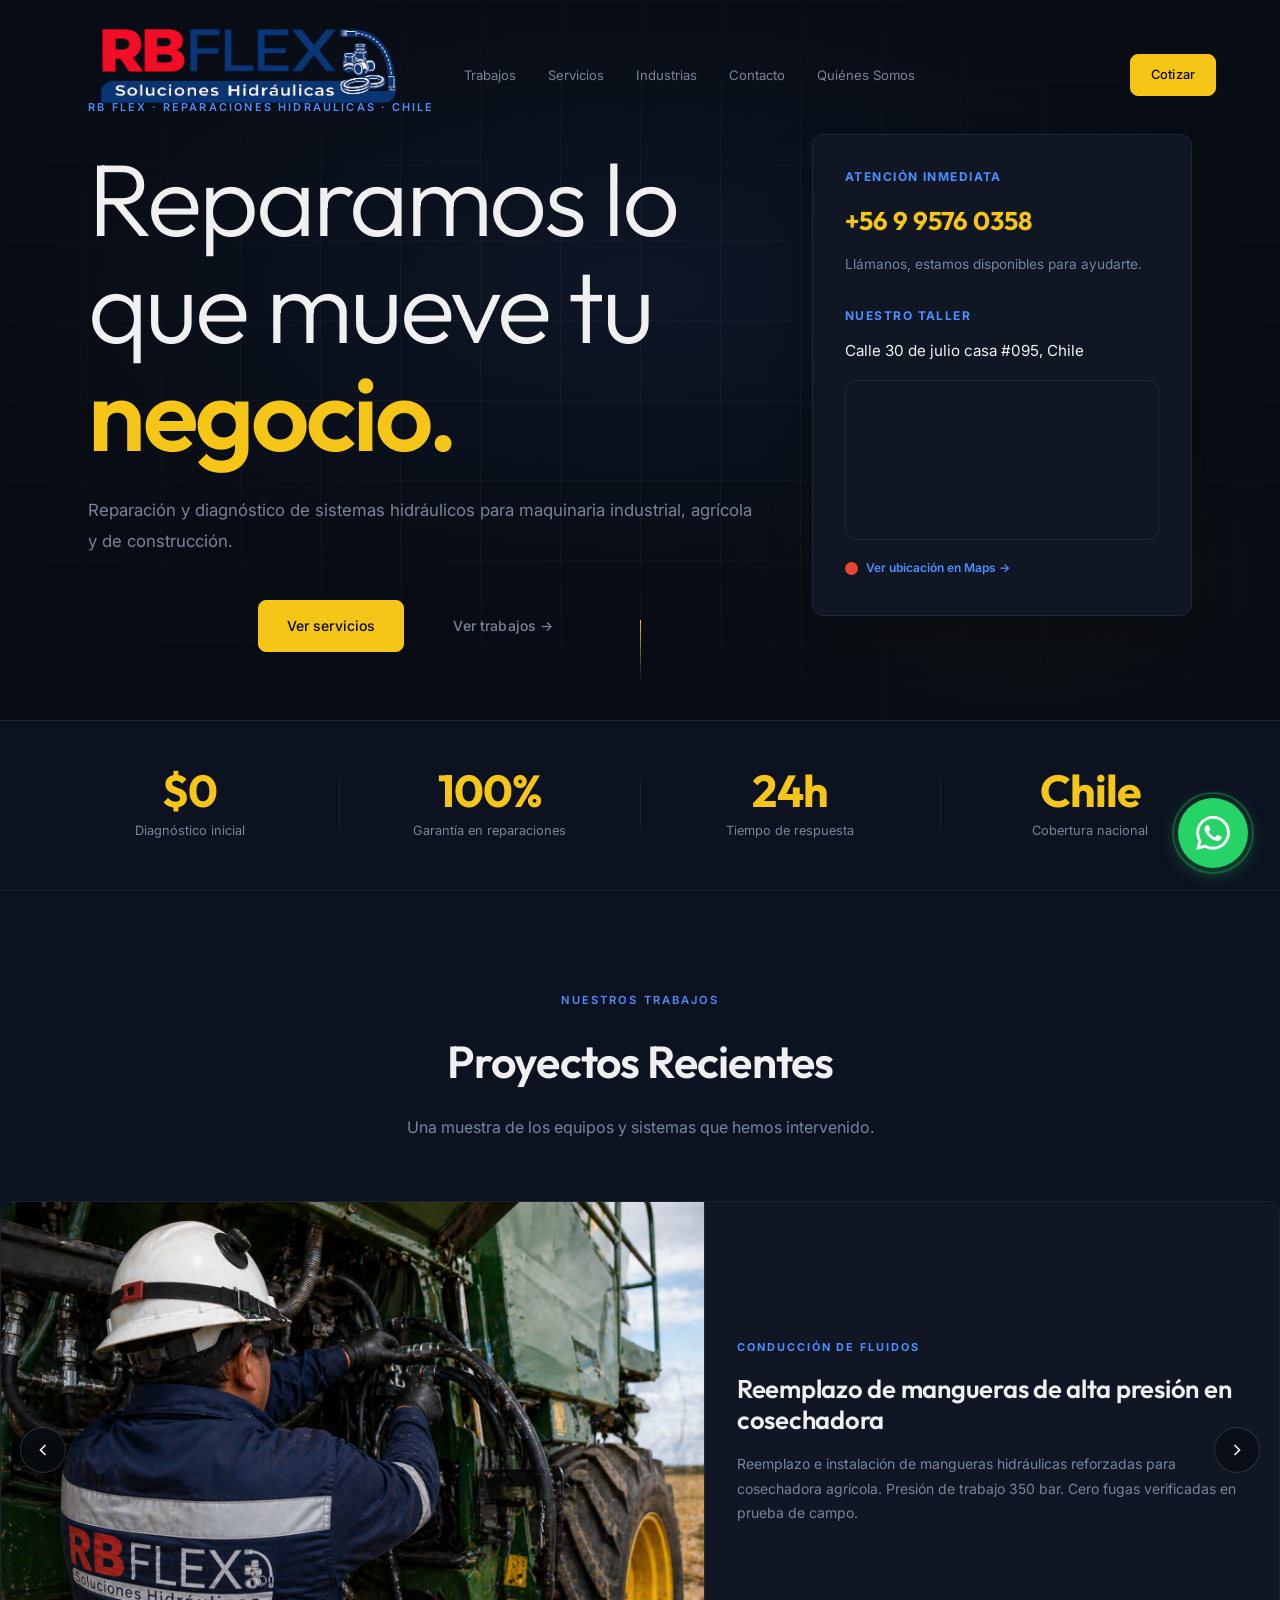
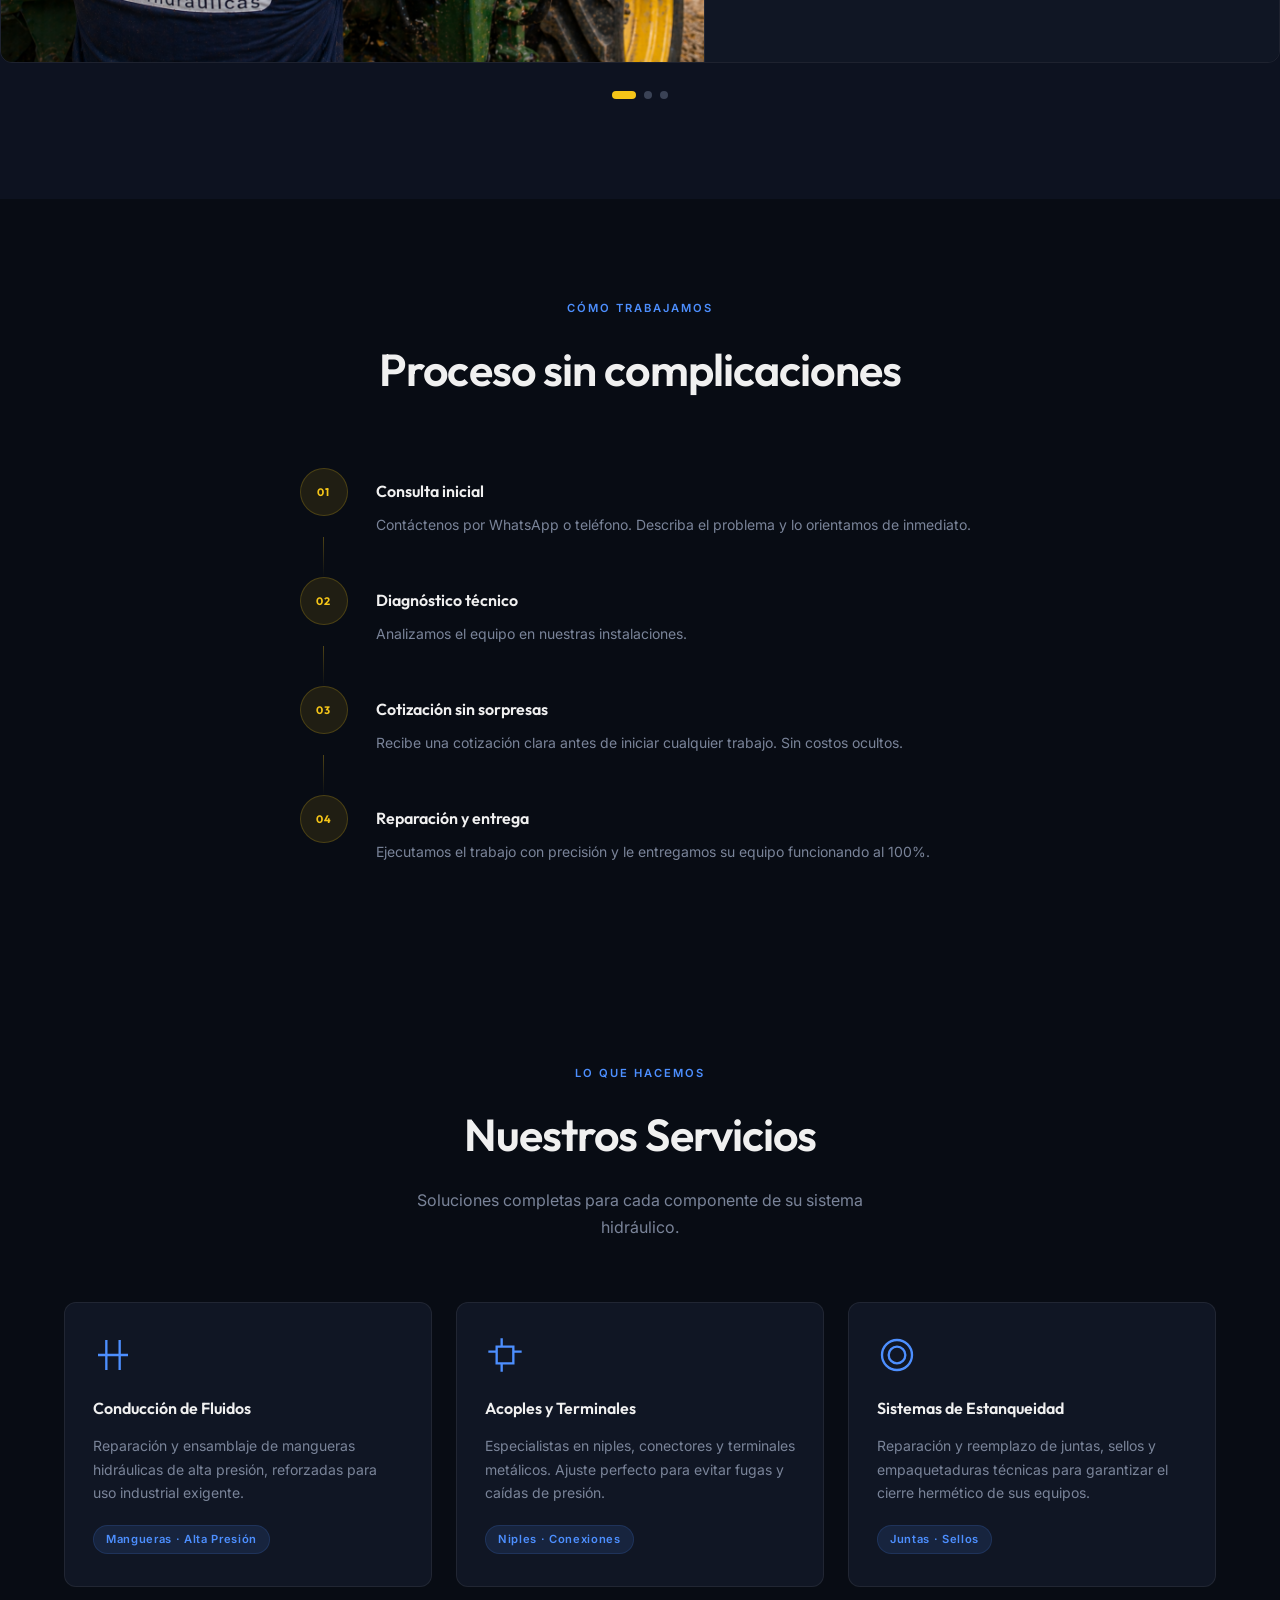
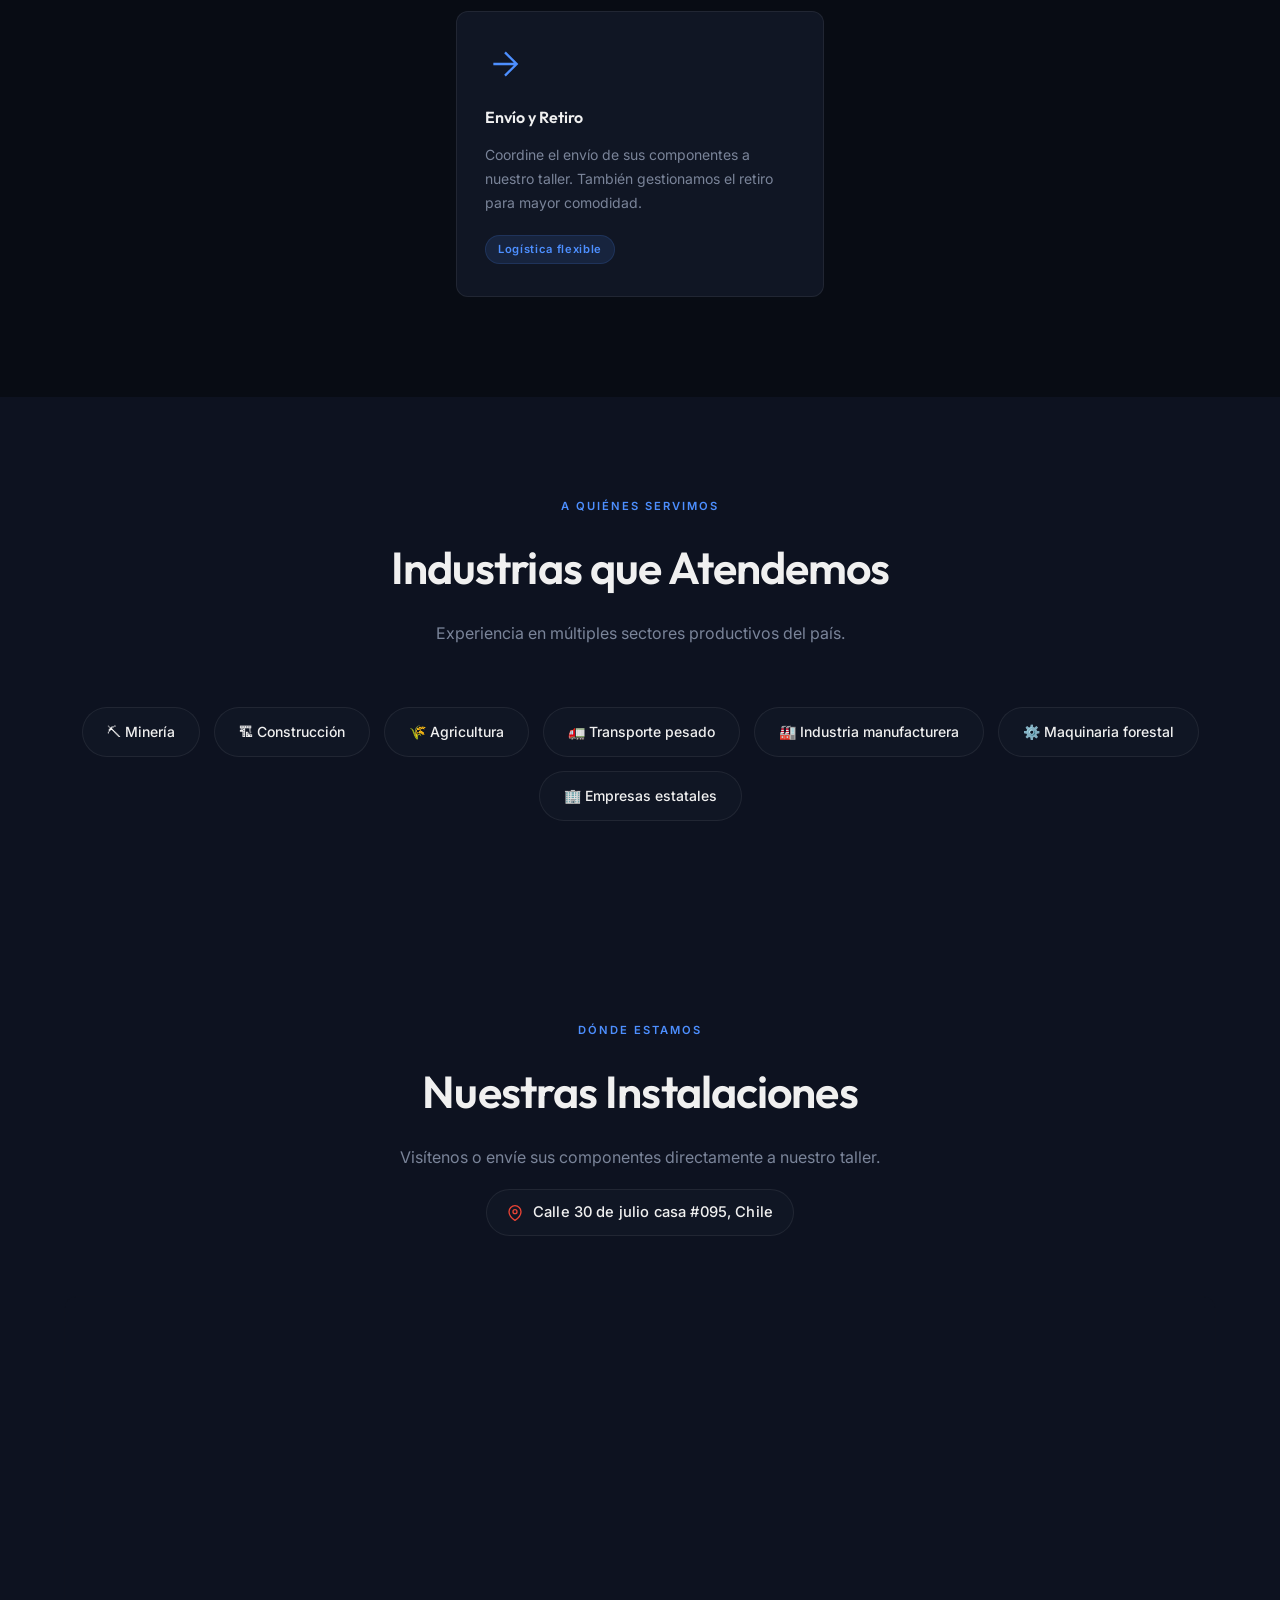
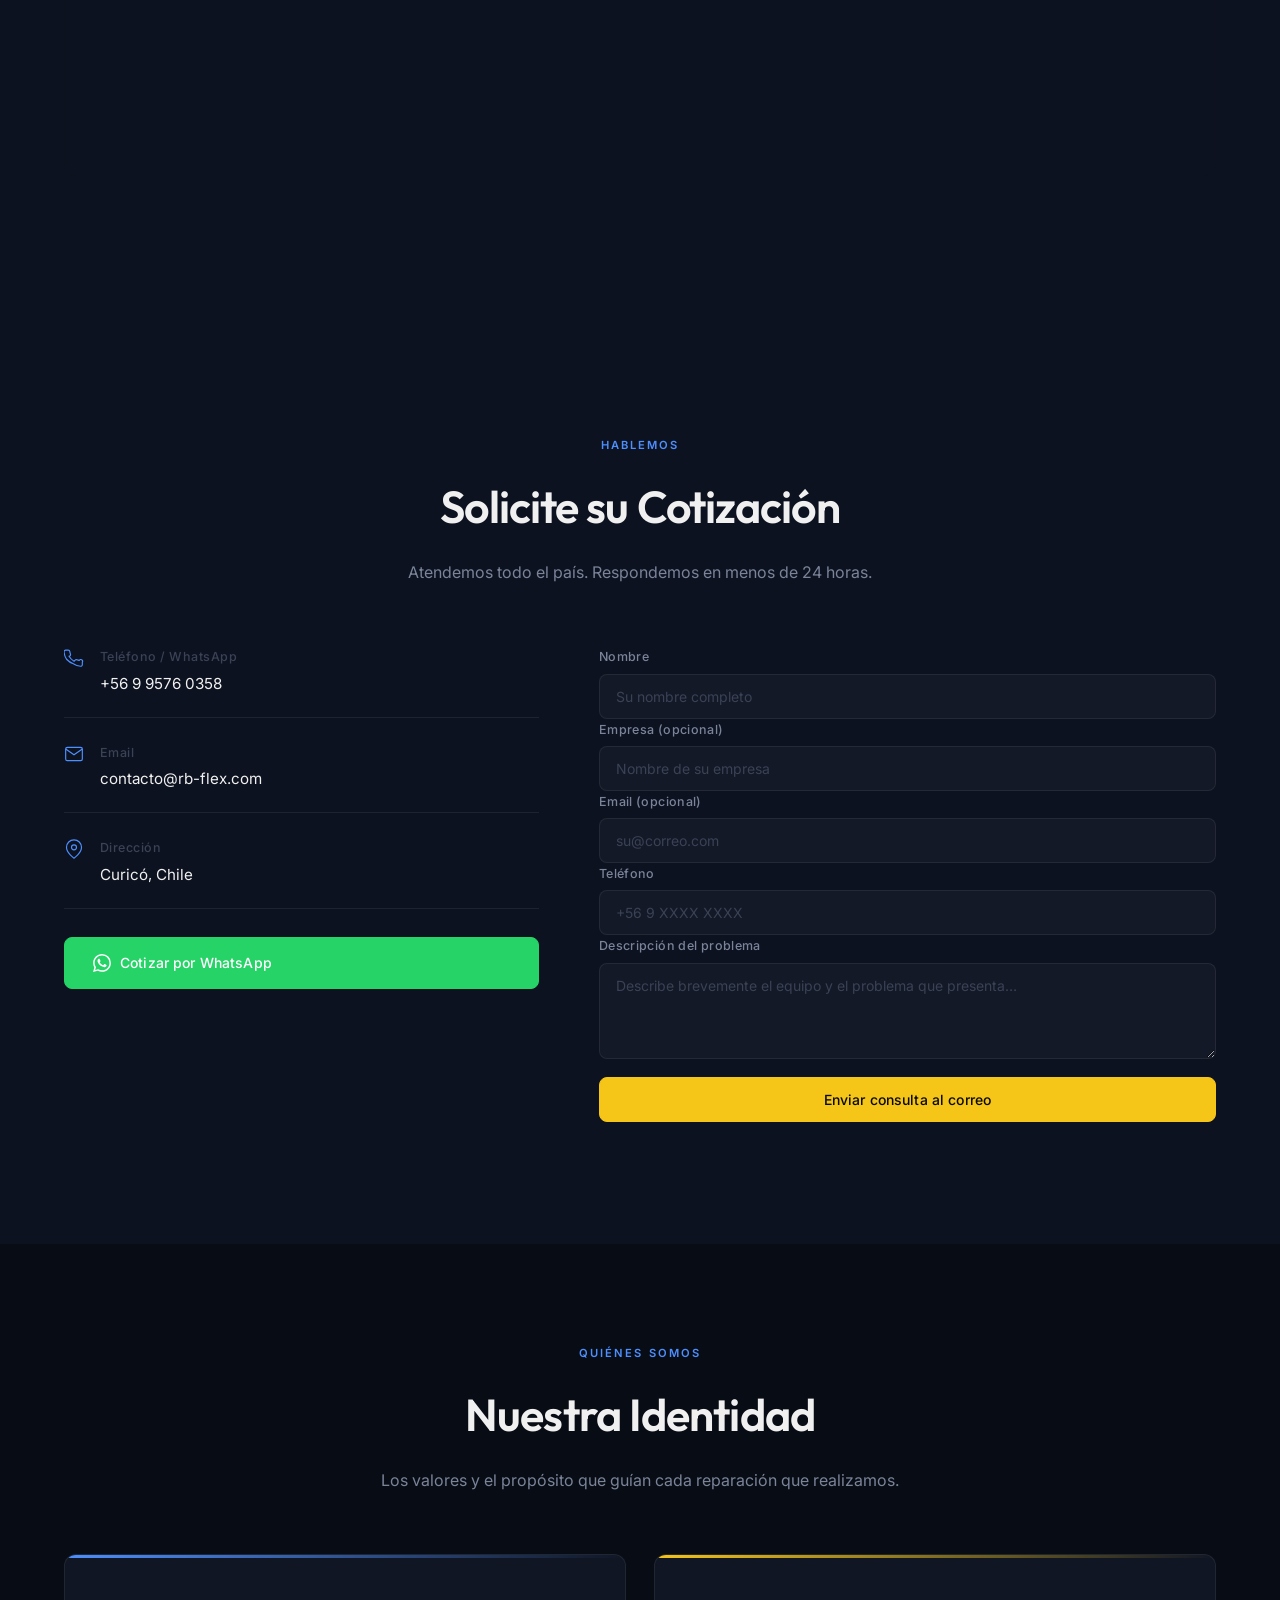
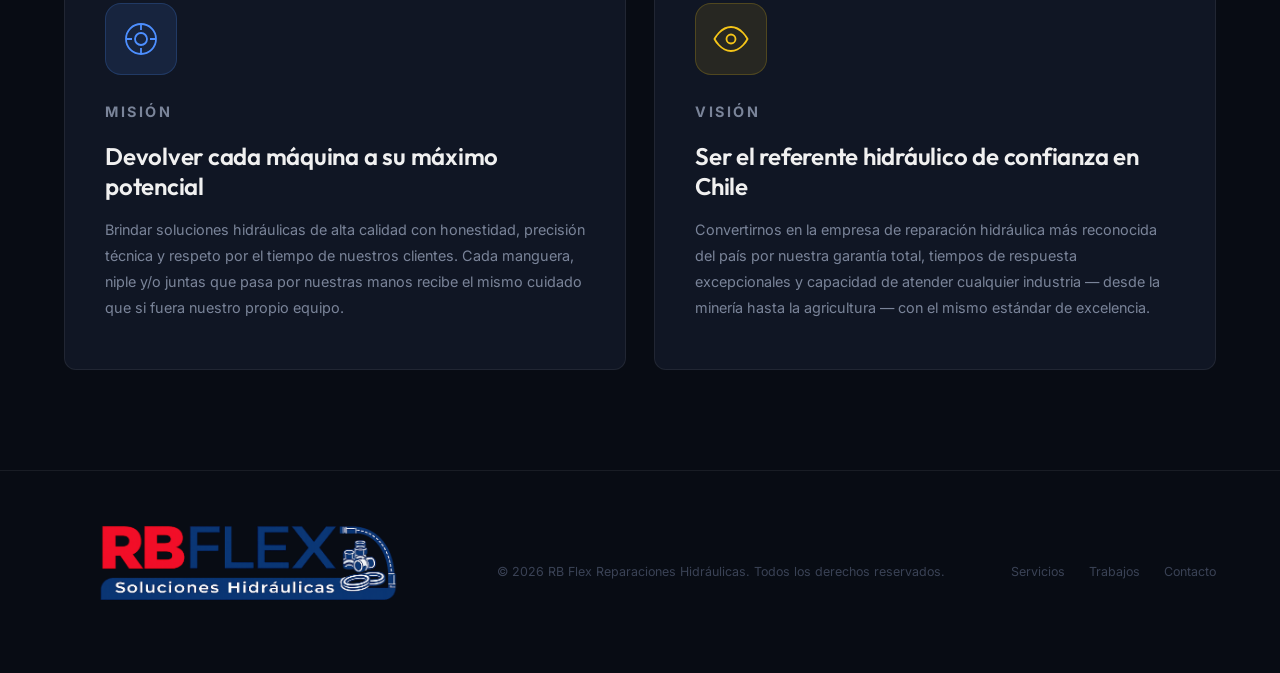
==== index.html @ dffed9bb "Web3Forms email integration, SEO domain swap, favicon, slider images - Replace contact form WhatsApp" ====
<!DOCTYPE html>
<html lang="es-CL">
<head>
  <meta charset="UTF-8" />
  <meta name="viewport" content="width=device-width, initial-scale=1.0" />

  <!-- ═══════════════════════════════════════════
       SEO PRIMARIO
  ═══════════════════════════════════════════ -->
  <title>RB Flex | Reparación Hidráulica en Chile — Cilindros, Bombas y Centrales</title>
  <meta name="description" content="RB Flex: reparación de cilindros, bombas y centrales hidráulicas en Chile. Diagnóstico sin costo, garantía 100%, atención en terreno. ¡Cotiza ahora!" />
  <meta name="keywords" content="reparación hidráulica Chile, reparación hidráulica Curicó, mangueras hidráulicas alta presión, niples hidráulicos, sellos hidráulicos, cilindros hidráulicos, bombas hidráulicas, centrales hidráulicas, servicio hidráulico Maule, reparacion maquinaria pesada, RB Flex" />
  <meta name="geo.region" content="CL-ML" />
  <meta name="geo.placename" content="Curicó" />
  <meta name="geo.position" content="-35.063111;-71.175611" />
  <meta name="ICBM" content="-35.063111, -71.175611" />
  <meta name="robots" content="index, follow, max-snippet:-1, max-image-preview:large, max-video-preview:-1" />
  <meta name="author" content="RB Flex Reparaciones Hidráulicas" />
  <link rel="canonical" href="https://rb-flex.com/" />
  <link rel="icon" type="image/svg+xml" href="favicon.svg" />
  <link rel="alternate icon" href="favicon.svg" />
  <meta name="theme-color" content="#080c14" />

  <!-- ═══════════════════════════════════════════
       OPEN GRAPH (Facebook, LinkedIn, WhatsApp)
  ═══════════════════════════════════════════ -->
  <meta property="og:type" content="website" />
  <meta property="og:locale" content="es_CL" />
  <meta property="og:site_name" content="RB Flex" />
  <meta property="og:title" content="RB Flex | Reparación Hidráulica en Chile" />
  <meta property="og:description" content="Reparación de cilindros, bombas y centrales hidráulicas. Diagnóstico sin costo. Atendemos todo Chile." />
  <meta property="og:url" content="https://rb-flex.com/" />
  <meta property="og:image" content="https://rb-flex.com/images/ogimage.png" />
  <meta property="og:image:width" content="1536" />
  <meta property="og:image:height" content="1024" />
  <meta property="og:image:alt" content="RB Flex — Soluciones Hidráulicas" />
  <meta name="twitter:image" content="https://rb-flex.com/images/ogimage.png" />

  <!-- ═══════════════════════════════════════════
       TWITTER / X CARD
  ═══════════════════════════════════════════ -->
  <meta name="twitter:card" content="summary_large_image" />
  <meta name="twitter:title" content="RB Flex | Reparación Hidráulica Chile" />
  <meta name="twitter:description" content="Reparación de mangueras, sellos, niples y sistemas hidráulicos en Curicó. Diagnóstico sin costo. Atendemos todo Chile." />

  <!-- ═══════════════════════════════════════════
       DATOS ESTRUCTURADOS — JSON-LD
       (LocalBusiness + Services + FAQ)
  ═══════════════════════════════════════════ -->
  <script type="application/ld+json">
  {
    "@context": "https://schema.org",
    "@graph": [
      {
        "@type": "LocalBusiness",
        "@id": "https://rb-flex.com/#business",
        "name": "RB Flex Reparaciones Hidráulicas",
        "alternateName": "RB Flex",
        "description": "Empresa especializada en reparación de sistemas hidráulicos: cilindros, bombas, centrales y motores hidráulicos. Diagnóstico sin costo, garantía total y atención en terreno.",
        "url": "https://rb-flex.com/",
        "telephone": ["+56-9-9576-0358"],
        "email": "contacto@rb-flex.com",
        "foundingDate": "2024",
        "priceRange": "$$",
        "currenciesAccepted": "CLP",
        "paymentAccepted": "Efectivo, Transferencia bancaria",
        "areaServed": {
          "@type": "Country",
          "name": "Chile"
        },
        "address": {
          "@type": "PostalAddress",
          "streetAddress": "Calle 30 de Julio #095",
          "addressLocality": "Curicó",
          "addressRegion": "Región del Maule",
          "addressCountry": "CL"
        },
        "geo": {
          "@type": "GeoCoordinates",
          "latitude": "-35.063111",
          "longitude": "-71.175611"
        },
        "openingHoursSpecification": [
          {
            "@type": "OpeningHoursSpecification",
            "dayOfWeek": ["Monday","Tuesday","Wednesday","Thursday","Friday"],
            "opens": "08:00",
            "closes": "18:00"
          }
        ],
        "sameAs": [
          "https://wa.me/56995760378"
        ],
        "hasOfferCatalog": {
          "@type": "OfferCatalog",
          "name": "Servicios Hidráulicos",
          "itemListElement": [
            {
              "@type": "Offer",
              "itemOffered": {
                "@type": "Service",
                "name": "Reparación de Mangueras Hidráulicas",
                "description": "Reparación y ensamblaje de mangueras hidráulicas de alta presión, reforzadas para uso industrial exigente."
              }
            },
            {
              "@type": "Offer",
              "itemOffered": {
                "@type": "Service",
                "name": "Acoples y Terminales Hidráulicos",
                "description": "Reparación y reemplazo de niples, conectores y terminales metálicos para evitar fugas y caídas de presión."
              }
            },
            {
              "@type": "Offer",
              "itemOffered": {
                "@type": "Service",
                "name": "Sistemas de Estanqueidad",
                "description": "Reparación y reemplazo de juntas, sellos y empaquetaduras técnicas para garantizar el cierre hermético de equipos hidráulicos."
              }
            },
            {
              "@type": "Offer",
              "itemOffered": {
                "@type": "Service",
                "name": "Retiro y Entrega de Componentes",
                "description": "Coordinación de retiro de componentes hidráulicos desde faena o planta, reparación en taller y devolución a domicilio."
              }
            },
            {
              "@type": "Offer",
              "itemOffered": {
                "@type": "Service",
                "name": "Diagnóstico Hidráulico sin costo",
                "description": "Evaluación completa del sistema hidráulico sin cargo, con informe técnico detallado."
              }
            }
          ]
        }
      },
      {
        "@type": "FAQPage",
        "mainEntity": [
          {
            "@type": "Question",
            "name": "¿Cuánto cuesta el diagnóstico hidráulico?",
            "acceptedAnswer": {
              "@type": "Answer",
              "text": "El diagnóstico es completamente sin costo. Evaluamos su equipo y le entregamos un informe técnico detallado antes de cualquier compromiso."
            }
          },
          {
            "@type": "Question",
            "name": "¿Cómo hago llegar mis piezas para la reparación?",
            "acceptedAnswer": {
              "@type": "Answer",
              "text": "Puede enviar sus componentes directamente a nuestro taller. También coordinamos el retiro. Contáctenos por WhatsApp para organizar la logística."
            }
          },
          {
            "@type": "Question",
            "name": "¿Tienen garantía en las reparaciones?",
            "acceptedAnswer": {
              "@type": "Answer",
              "text": "Sí, todas nuestras reparaciones tienen garantía del 100%. Solo utilizamos repuestos certificados de calidad."
            }
          },
          {
            "@type": "Question",
            "name": "¿Qué industrias atienden?",
            "acceptedAnswer": {
              "@type": "Answer",
              "text": "Atendemos industrias de minería, construcción, agricultura, transporte pesado, manufactura y empresas del sector público en todo Chile."
            }
          }
        ]
      }
    ]
  }
  </script>

  <!-- ═══════════════════════════════════════════
       RENDIMIENTO
  ═══════════════════════════════════════════ -->
  <link rel="preconnect" href="https://fonts.googleapis.com" />
  <link rel="preconnect" href="https://fonts.gstatic.com" crossorigin />
  <link rel="preload" as="style" href="https://fonts.googleapis.com/css2?family=Inter:wght@300;400;500;600&family=Outfit:wght@300;400;600;700&display=swap" />
  <link href="https://fonts.googleapis.com/css2?family=Inter:wght@300;400;500;600&family=Outfit:wght@300;400;600;700&display=swap" rel="stylesheet" />
  <link rel="stylesheet" href="styles.css" />
</head>
<body>

  <!-- ───────────── NAVBAR ───────────── -->
  <header class="navbar" id="navbar">
    <div class="nav-inner">
      <div class="nav-logo"><a href="#hero" class="logo" id="site-logo">
        <img src="images/rbflexlogo.png" alt="RB Flex" class="logo-nav">
      </a></div>
      <nav class="nav-links">
        <a href="#trabajos">Trabajos</a>
        <a href="#servicios">Servicios</a>
        <a href="#industrias">Industrias</a>
        <a href="#contacto">Contacto</a>
        <a href="#mision-vision">Quiénes Somos</a>
      </nav>
      <div class="nav-cta-wrap"><a href="#contacto" class="btn btn-primary nav-cta">Cotizar</a></div>
    </div>
  </header>

  <!-- ───────────── HERO ───────────── -->
  <section class="hero" id="hero">
    <div class="hero-bg"></div>
    <div class="container hero-container">
      <div class="hero-layout">
        <div class="hero-content">
          <p class="hero-eyebrow reveal">RB FLEX · REPARACIONES HIDRÁULICAS · CHILE</p>
          <h1 class="hero-title reveal reveal-delay-1">
            Reparamos lo<br />que mueve tu<br /><span class="accent">negocio.</span>
          </h1>
          <p class="hero-sub reveal reveal-delay-2">
            Reparación y diagnóstico de sistemas hidráulicos para maquinaria industrial, agrícola y de construcción.
          </p>
          <div class="hero-actions reveal reveal-delay-3">
            <a href="#servicios" class="btn btn-primary">Ver servicios</a>
            <a href="#trabajos" class="btn btn-ghost">Ver trabajos →</a>
          </div>
        </div>

        <div class="hero-quick-contact reveal reveal-delay-3">
          <div class="quick-contact-card">
            <div class="q-contact-item">
              <span class="q-label">ATENCIÓN INMEDIATA</span>
              <div class="q-phones">
                <a href="tel:+56995760358" class="q-phone">+56 9 9576 0358</a>
              </div>
              <p class="q-sub">Llámanos, estamos disponibles para ayudarte.</p>
            </div>
            <div class="q-map-box">
              <span class="q-label">NUESTRO TALLER</span>
              <p class="q-address">Calle 30 de julio casa #095, Chile</p>
              <div class="q-map-embed map-clickable">
                <iframe
                  src="https://maps.google.com/maps?q=Calle+30+de+Julio+095,+Curic%C3%B3,+Chile&output=embed&ll=-35.063111,-71.175611&z=17"
                  width="100%" height="140" style="border:0;" allowfullscreen="" loading="lazy"
                  referrerpolicy="no-referrer-when-downgrade"
                  title="Mapa Calle 30 de julio"></iframe>
                <a class="map-overlay-link map-overlay-link--sm"
                   href="https://www.google.com/maps/dir/?api=1&destination=-35.063111,-71.175611"
                   target="_blank"
                   rel="noopener noreferrer"
                   aria-label="Abrir ubicación en Google Maps">
                  <span class="map-cta map-cta--sm">
                    <svg viewBox="0 0 24 24" fill="none" stroke="currentColor" stroke-width="2" stroke-linecap="round" stroke-linejoin="round" aria-hidden="true">
                      <path d="M21 10c0 7-9 13-9 13s-9-6-9-13a9 9 0 0 1 18 0z"/>
                      <circle cx="12" cy="10" r="3"/>
                    </svg>
                    Abrir
                  </span>
                </a>
              </div>
              <a href="https://maps.google.com/?q=-35.063111,-71.175611" target="_blank" rel="noopener noreferrer" class="q-map-link">Ver ubicación en Maps →</a>
            </div>
          </div>
        </div>
      </div>
    </div>
    <div class="hero-scroll-hint reveal reveal-delay-4">
      <span class="scroll-line"></span>
    </div>
  </section>

  <!-- ───────────── NÚMEROS ───────────── -->
  <section class="section-numbers reveal">
    <div class="container numbers-grid">
      <div class="num-item">
        <span class="num-val">$0</span>
        <span class="num-label">Diagnóstico inicial</span>
      </div>
      <div class="num-divider"></div>
      <div class="num-item">
        <span class="num-val">100%</span>
        <span class="num-label">Garantía en reparaciones</span>
      </div>
      <div class="num-divider"></div>
      <div class="num-item">
        <span class="num-val">24h</span>
        <span class="num-label">Tiempo de respuesta</span>
      </div>
      <div class="num-divider"></div>
      <div class="num-item">
        <span class="num-val">Chile</span>
        <span class="num-label">Cobertura nacional</span>
      </div>
    </div>
  </section>

  <!-- ───────────── TRABAJOS / SLIDER ───────────── -->
  <section class="section section-dark" id="trabajos">
    <div class="container">
      <div class="section-header reveal">
        <p class="label">NUESTROS TRABAJOS</p>
        <h2>Proyectos Recientes</h2>
        <p class="section-sub">Una muestra de los equipos y sistemas que hemos intervenido.</p>
      </div>
    </div>

    <!-- Slider (full-bleed) -->
    <div class="slider-wrapper reveal">
      <div class="slider-track" id="sliderTrack">

        <div class="slide">
          <div class="slide-img slide-img--1"></div>
          <div class="slide-info">
            <span class="slide-cat">Conducción de Fluidos</span>
            <h3 class="slide-title">Reemplazo de mangueras de alta presión en cosechadora</h3>
            <p class="slide-desc">Reemplazo e instalación de mangueras hidráulicas reforzadas para cosechadora agrícola. Presión de trabajo 350 bar. Cero fugas verificadas en prueba de campo.</p>
          </div>
        </div>

        <div class="slide">
          <div class="slide-img slide-img--2"></div>
          <div class="slide-info">
            <span class="slide-cat">Acoples y Terminales</span>
            <h3 class="slide-title">Renovación de niples y conectores en camión minero</h3>
            <p class="slide-desc">Reemplazo completo de acoples rápidos, niples y terminales metálicos en circuito hidráulico de camión de extracción. Sin caída de presión tras intervención.</p>
          </div>
        </div>

        <div class="slide">
          <div class="slide-img slide-img--3"></div>
          <div class="slide-info">
            <span class="slide-cat">Sistemas de Estanqueidad</span>
            <h3 class="slide-title">Sellado integral de cilindro de grúa de construcción</h3>
            <p class="slide-desc">Diagnóstico de fuga, cambio de juntas tóricas y empaquetaduras técnicas de alta temperatura. Prueba de estanqueidad al 100% superada. Entrega en 24 hs.</p>
          </div>
        </div>


      </div><!-- /slider-track -->

      <!-- Controls -->
      <button class="slider-btn slider-btn--prev" id="sliderPrev" aria-label="Anterior">
        <svg viewBox="0 0 24 24" fill="none" stroke="currentColor" stroke-width="2"><polyline points="15 18 9 12 15 6"/></svg>
      </button>
      <button class="slider-btn slider-btn--next" id="sliderNext" aria-label="Siguiente">
        <svg viewBox="0 0 24 24" fill="none" stroke="currentColor" stroke-width="2"><polyline points="9 18 15 12 9 6"/></svg>
      </button>

      <!-- Dots -->
      <div class="slider-dots" id="sliderDots">
        <button class="dot active" data-idx="0" aria-label="Slide 1"></button>
        <button class="dot" data-idx="1" aria-label="Slide 2"></button>
        <button class="dot" data-idx="2" aria-label="Slide 3"></button>
      </div>
    </div><!-- /slider-wrapper -->
  </section>

  <!-- ───────────── PROCESO ───────────── -->
  <section class="section" id="proceso">
    <div class="container">
      <div class="section-header reveal">
        <p class="label">CÓMO TRABAJAMOS</p>
        <h2>Proceso sin complicaciones</h2>
      </div>
      <div class="steps">
        <div class="step reveal">
          <div class="step-num">01</div>
          <div class="step-content">
            <h3>Consulta inicial</h3>
            <p>Contáctenos por WhatsApp o teléfono. Describa el problema y lo orientamos de inmediato.</p>
          </div>
        </div>
        <div class="step-connector reveal"></div>
        <div class="step reveal reveal-delay-1">
          <div class="step-num">02</div>
          <div class="step-content">
            <h3>Diagnóstico técnico</h3>
            <p>Analizamos el equipo en nuestras instalaciones.</p>
          </div>
        </div>
        <div class="step-connector reveal reveal-delay-1"></div>
        <div class="step reveal reveal-delay-2">
          <div class="step-num">03</div>
          <div class="step-content">
            <h3>Cotización sin sorpresas</h3>
            <p>Recibe una cotización clara antes de iniciar cualquier trabajo. Sin costos ocultos.</p>
          </div>
        </div>
        <div class="step-connector reveal reveal-delay-2"></div>
        <div class="step reveal reveal-delay-3">
          <div class="step-num">04</div>
          <div class="step-content">
            <h3>Reparación y entrega</h3>
            <p>Ejecutamos el trabajo con precisión y le entregamos su equipo funcionando al 100%.</p>
          </div>
        </div>
      </div>
    </div>
  </section>

  <!-- ───────────── SERVICIOS ───────────── -->
  <section class="section" id="servicios">
    <div class="container">
      <div class="section-header reveal">
        <p class="label">LO QUE HACEMOS</p>
        <h2>Nuestros Servicios</h2>
        <p class="section-sub">Soluciones completas para cada componente de su sistema hidráulico.</p>
      </div>
      <div class="cards-grid">
        <div class="card reveal">
          <div class="card-icon">
            <svg viewBox="0 0 24 24" fill="none" stroke="currentColor" stroke-width="1.4"><path d="M8 3v18M16 3v18M3 12h18"/></svg>
          </div>
          <h3>Conducción de Fluidos</h3>
          <p>Reparación y ensamblaje de mangueras hidráulicas de alta presión, reforzadas para uso industrial exigente.</p>
          <span class="card-tag">Mangueras · Alta Presión</span>
        </div>
        <div class="card reveal">
          <div class="card-icon">
            <svg viewBox="0 0 24 24" fill="none" stroke="currentColor" stroke-width="1.4"><path d="M7 7h10v10H7zM10 2v5M10 17v5M2 10h5M17 10h5"/></svg>
          </div>
          <h3>Acoples y Terminales</h3>
          <p>Especialistas en niples, conectores y terminales metálicos. Ajuste perfecto para evitar fugas y caídas de presión.</p>
          <span class="card-tag">Niples · Conexiones</span>
        </div>
        <div class="card reveal">
          <div class="card-icon">
            <svg viewBox="0 0 24 24" fill="none" stroke="currentColor" stroke-width="1.4"><circle cx="12" cy="12" r="9"/><circle cx="12" cy="12" r="5"/></svg>
          </div>
          <h3>Sistemas de Estanqueidad</h3>
          <p>Reparación y reemplazo de juntas, sellos y empaquetaduras técnicas para garantizar el cierre hermético de sus equipos.</p>
          <span class="card-tag">Juntas · Sellos</span>
        </div>
        <div class="card ghost-card"></div>
        <div class="card reveal">
          <div class="card-icon">
            <svg viewBox="0 0 24 24" fill="none" stroke="currentColor" stroke-width="1.4"><path d="M5 12h14M12 5l7 7-7 7"/></svg>
          </div>
          <h3>Envío y Retiro</h3>
          <p>Coordine el envío de sus componentes a nuestro taller. También gestionamos el retiro para mayor comodidad.</p>
          <span class="card-tag">Logística flexible</span>
        </div>
      </div>
    </div>
  </section>

  <!-- ───────────── INDUSTRIAS ───────────── -->
  <section class="section section-dark" id="industrias">
    <div class="container">
      <div class="section-header reveal">
        <p class="label">A QUIÉNES SERVIMOS</p>
        <h2>Industrias que Atendemos</h2>
        <p class="section-sub">Experiencia en múltiples sectores productivos del país.</p>
      </div>
      <div class="industries-wrap">
        <div class="industry-tag reveal">⛏ Minería</div>
        <div class="industry-tag reveal reveal-delay-1">🏗 Construcción</div>
        <div class="industry-tag reveal reveal-delay-2">🌾 Agricultura</div>
        <div class="industry-tag reveal reveal-delay-3">🚛 Transporte pesado</div>
        <div class="industry-tag reveal">🏭 Industria manufacturera</div>
        <div class="industry-tag reveal reveal-delay-2">⚙️ Maquinaria forestal</div>
        <div class="industry-tag reveal reveal-delay-3">🏢 Empresas estatales</div>
      </div>
    </div>
  </section>


  <!-- ───────────── UBICACIÓN / MAPA ───────────── -->
  <section class="section section-dark" id="ubicacion">
    <div class="container">
      <div class="section-header reveal">
        <p class="label">DÓNDE ESTAMOS</p>
        <h2>Nuestras Instalaciones</h2>
        <p class="section-sub">Visítenos o envíe sus componentes directamente a nuestro taller.</p>
        <p class="facility-address">
          <svg viewBox="0 0 24 24" fill="none" stroke="currentColor" stroke-width="2" stroke-linecap="round" stroke-linejoin="round" aria-hidden="true">
            <path d="M21 10c0 7-9 13-9 13s-9-6-9-13a9 9 0 0 1 18 0z"/>
            <circle cx="12" cy="10" r="3"/>
          </svg>
          Calle 30 de julio casa #095, Chile
        </p>
      </div>
    </div>
    <div class="map-wrapper reveal">
      <div class="map-clickable">
        <iframe
          id="mapa-instalaciones"
          src="https://maps.google.com/maps?q=-35.063111,-71.175611&output=embed&ll=-35.063111,-71.175611&z=17"
          width="100%"
          height="480"
          style="border:0;"
          allowfullscreen=""
          loading="lazy"
          referrerpolicy="no-referrer-when-downgrade"
          title="Ubicación de RB Flex"
          aria-label="Mapa de ubicación de RB Flex"
        ></iframe>
        <a class="map-overlay-link"
           href="https://www.google.com/maps/dir/?api=1&destination=-35.063111,-71.175611"
           target="_blank"
           rel="noopener noreferrer"
           aria-label="Abrir ubicación en Google Maps">
          <span class="map-cta">
            <svg viewBox="0 0 24 24" fill="none" stroke="currentColor" stroke-width="2" stroke-linecap="round" stroke-linejoin="round" aria-hidden="true">
              <path d="M21 10c0 7-9 13-9 13s-9-6-9-13a9 9 0 0 1 18 0z"/>
              <circle cx="12" cy="10" r="3"/>
            </svg>
            Abrir en Google Maps
          </span>
        </a>
      </div>
    </div>
  </section>

  <!-- ───────────── CONTACTO ───────────── -->
  <section class="section section-dark" id="contacto">
    <div class="container">
      <div class="section-header reveal">
        <p class="label">HABLEMOS</p>
        <h2>Solicite su Cotización</h2>
        <p class="section-sub">Atendemos todo el país. Respondemos en menos de 24 horas.</p>
      </div>
      <div class="contact-grid">
        <div class="contact-info reveal">
          <div class="contact-item">
            <svg viewBox="0 0 24 24" fill="none" stroke="currentColor" stroke-width="1.4"><path d="M22 16.92v3a2 2 0 01-2.18 2 19.79 19.79 0 01-8.63-3.07A19.5 19.5 0 013.07 13.5 19.79 19.79 0 010 4.82 2 2 0 012 2.64h3a2 2 0 012 1.72 12.84 12.84 0 00.7 2.81 2 2 0 01-.45 2.11L6.09 9.91a16 16 0 006 6l1.27-1.27a2 2 0 012.11-.45 12.84 12.84 0 002.81.7A2 2 0 0122 16.92z"/></svg>
            <div>
              <strong>Teléfono / WhatsApp</strong>
              <div class="contact-phones">
                <a href="tel:+56995760358">+56 9 9576 0358</a>
              </div>
            </div>
          </div>
          <div class="contact-item">
            <svg viewBox="0 0 24 24" fill="none" stroke="currentColor" stroke-width="1.4"><path d="M4 4h16c1.1 0 2 .9 2 2v12c0 1.1-.9 2-2 2H4c-1.1 0-2-.9-2-2V6c0-1.1.9-2 2-2z"/><polyline points="22,6 12,13 2,6"/></svg>
            <div>
              <strong>Email</strong>
              <a href="mailto:contacto@rb-flex.com">contacto@rb-flex.com</a>
            </div>
          </div>
          <div class="contact-item">
            <svg viewBox="0 0 24 24" fill="none" stroke="currentColor" stroke-width="1.4"><path d="M21 10c0 7-9 13-9 13s-9-6-9-13a9 9 0 0118 0z"/><circle cx="12" cy="10" r="3"/></svg>
            <div>
              <strong>Dirección</strong>
              <span>Curicó, Chile</span>
            </div>
          </div>
          <a id="cta-whatsapp" href="https://wa.me/56995760378?text=Hola%2C%20me%20gustar%C3%ADa%20solicitar%20una%20cotizaci%C3%B3n%20para%20reparaci%C3%B3n%20hidr%C3%A1ulica." target="_blank" rel="noopener noreferrer" class="btn btn-whatsapp reveal reveal-delay-1">
            <svg viewBox="0 0 24 24" fill="currentColor"><path d="M17.472 14.382c-.297-.149-1.758-.867-2.03-.967-.273-.099-.471-.148-.67.15-.197.297-.767.966-.94 1.164-.173.199-.347.223-.644.075-.297-.15-1.255-.463-2.39-1.475-.883-.788-1.48-1.761-1.653-2.059-.173-.297-.018-.458.13-.606.134-.133.298-.347.446-.52.149-.174.198-.298.298-.497.099-.198.05-.371-.025-.52-.075-.149-.669-1.612-.916-2.207-.242-.579-.487-.5-.669-.51-.173-.008-.371-.01-.57-.01-.198 0-.52.074-.792.372-.272.297-1.04 1.016-1.04 2.479 0 1.462 1.065 2.875 1.213 3.074.149.198 2.096 3.2 5.077 4.487.709.306 1.262.489 1.694.625.712.227 1.36.195 1.871.118.571-.085 1.758-.719 2.006-1.413.248-.694.248-1.289.173-1.413-.074-.124-.272-.198-.57-.347m-5.421 7.403h-.004a9.87 9.87 0 01-5.031-1.378l-.361-.214-3.741.982.998-3.648-.235-.374a9.86 9.86 0 01-1.51-5.26c.001-5.45 4.436-9.884 9.888-9.884 2.64 0 5.122 1.03 6.988 2.898a9.825 9.825 0 012.893 6.994c-.003 5.45-4.437 9.884-9.885 9.884m8.413-18.297A11.815 11.815 0 0012.05 0C5.495 0 .16 5.335.157 11.892c0 2.096.547 4.142 1.588 5.945L.057 24l6.305-1.654a11.882 11.882 0 005.683 1.448h.005c6.554 0 11.89-5.335 11.893-11.893a11.821 11.821 0 00-3.48-8.413z"/></svg>
            Cotizar por WhatsApp
          </a>
        </div>
        <div class="contact-form reveal reveal-delay-1">
          <form id="contact-form">
            <div class="field-group">
              <label for="nombre">Nombre</label>
              <input type="text" id="nombre" name="nombre" placeholder="Su nombre completo" required />
            </div>
            <div class="field-group">
              <label for="empresa">Empresa (opcional)</label>
              <input type="text" id="empresa" name="empresa" placeholder="Nombre de su empresa" />
            </div>
            <div class="field-group">
              <label for="email">Email (opcional)</label>
              <input type="email" id="email" name="email" placeholder="su@correo.com" />
            </div>
            <div class="field-group">
              <label for="tel">Teléfono</label>
              <input type="tel" id="tel" name="tel" placeholder="+56 9 XXXX XXXX" required />
            </div>
            <div class="field-group">
              <label for="mensaje">Descripción del problema</label>
              <textarea id="mensaje" name="mensaje" rows="4" placeholder="Describe brevemente el equipo y el problema que presenta…" required></textarea>
            </div>
            <button type="submit" class="btn btn-primary full-width" id="submit-btn">Enviar consulta al correo</button>
            <p id="form-feedback" class="form-feedback" role="status" aria-live="polite"></p>
          </form>
        </div>
      </div>
    </div>
  </section>

  <!-- ───────────── MISIÓN Y VISIÓN ───────────── -->
  <section class="section" id="mision-vision">
    <div class="container">
      <div class="section-header reveal">
        <p class="label">QUIÉNES SOMOS</p>
        <h2>Nuestra Identidad</h2>
        <p class="section-sub">Los valores y el propósito que guían cada reparación que realizamos.</p>
      </div>
      <div class="mv-grid">

        <!-- MISIÓN -->
        <div class="mv-card reveal">
          <div class="mv-icon-wrap">
            <svg viewBox="0 0 24 24" fill="none" stroke="currentColor" stroke-width="1.2">
              <circle cx="12" cy="12" r="10"/>
              <circle cx="12" cy="12" r="4"/>
              <line x1="12" y1="2" x2="12" y2="6"/>
              <line x1="12" y1="18" x2="12" y2="22"/>
              <line x1="2" y1="12" x2="6" y2="12"/>
              <line x1="18" y1="12" x2="22" y2="12"/>
            </svg>
          </div>
          <p class="mv-tag">Misión</p>
          <h3>Devolver cada máquina a su máximo potencial</h3>
          <p>Brindar soluciones hidráulicas de alta calidad con honestidad, precisión técnica y respeto por el tiempo de nuestros clientes. Cada manguera, niple y/o juntas que pasa por nuestras manos recibe el mismo cuidado que si fuera nuestro propio equipo.</p>
        </div>

        <!-- VISIÓN -->
        <div class="mv-card reveal reveal-delay-1">
          <div class="mv-icon-wrap mv-icon-wrap--vision">
            <svg viewBox="0 0 24 24" fill="none" stroke="currentColor" stroke-width="1.2">
              <path d="M1 12s4-8 11-8 11 8 11 8-4 8-11 8-11-8-11-8z"/>
              <circle cx="12" cy="12" r="3"/>
            </svg>
          </div>
          <p class="mv-tag mv-tag--vision">Visión</p>
          <h3>Ser el referente hidráulico de confianza en Chile</h3>
          <p>Convertirnos en la empresa de reparación hidráulica más reconocida del país por nuestra garantía total, tiempos de respuesta excepcionales y capacidad de atender cualquier industria — desde la minería hasta la agricultura — con el mismo estándar de excelencia.</p>
        </div>

      </div>
    </div>
  </section>

  <!-- ───────────── FOOTER ───────────── -->
  <footer class="footer">
    <div class="container footer-inner">
      <a href="#hero" class="logo">
        <img src="images/rbflexlogo.png" alt="RB Flex" class="logo-nav">
      </a>
      <p class="footer-copy">© 2026 RB Flex Reparaciones Hidráulicas. Todos los derechos reservados.</p>
      <nav class="footer-links">
        <a href="#servicios">Servicios</a>
        <a href="#trabajos">Trabajos</a>
        <a href="#contacto">Contacto</a>
      </nav>
    </div>
  </footer>

  <!-- ───────────── WHATSAPP BUBBLE ───────────── -->
  <a
    id="wa-bubble"
    href="https://wa.me/56995760378?text=Hola%2C%20me%20gustar%C3%ADa%20solicitar%20una%20cotizaci%C3%B3n%20para%20reparaci%C3%B3n%20hidr%C3%A1ulica."
    target="_blank"
    rel="noopener noreferrer"
    class="wa-bubble"
    aria-label="Contactar por WhatsApp"
  >
    <svg class="wa-icon" viewBox="0 0 24 24" fill="currentColor">
      <path d="M17.472 14.382c-.297-.149-1.758-.867-2.03-.967-.273-.099-.471-.148-.67.15-.197.297-.767.966-.94 1.164-.173.199-.347.223-.644.075-.297-.15-1.255-.463-2.39-1.475-.883-.788-1.48-1.761-1.653-2.059-.173-.297-.018-.458.13-.606.134-.133.298-.347.446-.52.149-.174.198-.298.298-.497.099-.198.05-.371-.025-.52-.075-.149-.669-1.612-.916-2.207-.242-.579-.487-.5-.669-.51-.173-.008-.371-.01-.57-.01-.198 0-.52.074-.792.372-.272.297-1.04 1.016-1.04 2.479 0 1.462 1.065 2.875 1.213 3.074.149.198 2.096 3.2 5.077 4.487.709.306 1.262.489 1.694.625.712.227 1.36.195 1.871.118.571-.085 1.758-.719 2.006-1.413.248-.694.248-1.289.173-1.413-.074-.124-.272-.198-.57-.347m-5.421 7.403h-.004a9.87 9.87 0 01-5.031-1.378l-.361-.214-3.741.982.998-3.648-.235-.374a9.86 9.86 0 01-1.51-5.26c.001-5.45 4.436-9.884 9.888-9.884 2.64 0 5.122 1.03 6.988 2.898a9.825 9.825 0 012.893 6.994c-.003 5.45-4.437 9.884-9.885 9.884m8.413-18.297A11.815 11.815 0 0012.05 0C5.495 0 .16 5.335.157 11.892c0 2.096.547 4.142 1.588 5.945L.057 24l6.305-1.654a11.882 11.882 0 005.683 1.448h.005c6.554 0 11.89-5.335 11.893-11.893a11.821 11.821 0 00-3.48-8.413z"/>
    </svg>
    <span class="wa-tooltip">¿Listo para cotizar?</span>
  </a>

  <script src="main.js" defer></script>
</body>
</html>
---- styles.css ----
/* ─────────────────────────────────────────
   DESIGN TOKENS
───────────────────────────────────────── */
:root {
  --bg: #080c14;
  --bg-2: #0d1220;
  --bg-card: #101624;
  --border: rgba(255,255,255,0.07);
  --border-hover: rgba(255,255,255,0.15);
  --text-primary: #f0f0f0;
  --text-secondary: #7a8499;
  --text-muted: #3a4255;
  --accent: #4d8fff;
  --accent-2: #f5c518;
  --accent-dim: rgba(77,143,255,0.12);
  --accent-dim2: rgba(77,143,255,0.06);
  --wa-green: #25d366;
  --radius: 12px;
  --radius-sm: 8px;
  --transition: 0.35s cubic-bezier(0.4,0,0.2,1);
  --font-head: 'Outfit', sans-serif;
  --font-body: 'Inter', sans-serif;
  --max-w: 1500px;
}

/* ─────────────────────────────────────────
   RESET & BASE
───────────────────────────────────────── */
*, *::before, *::after { box-sizing: border-box; margin: 0; padding: 0; }
html { scroll-behavior: smooth; font-size: 16px; }
body {
  font-family: var(--font-body);
  background: var(--bg);
  color: var(--text-primary);
  line-height: 1.7;
  -webkit-font-smoothing: antialiased;
  overflow-x: hidden;
}
::selection { background: var(--accent-2); color: #000; }
a { text-decoration: none; color: inherit; transition: color var(--transition); }
img, svg { display: block; }

/* ─────────────────────────────────────────
   SCROLL REVEAL
───────────────────────────────────────── */
.reveal {
  opacity: 0;
  transform: translateY(28px);
  transition: opacity 0.7s cubic-bezier(0.4,0,0.2,1),
              transform 0.7s cubic-bezier(0.4,0,0.2,1);
}
.reveal.reveal-delay-1 { transition-delay: 0.1s; }
.reveal.reveal-delay-2 { transition-delay: 0.22s; }
.reveal.reveal-delay-3 { transition-delay: 0.34s; }
.reveal.reveal-delay-4 { transition-delay: 0.46s; }
.reveal.visible { opacity: 1; transform: translateY(0); }

/* ─────────────────────────────────────────
   UTILITIES
───────────────────────────────────────── */
.container {
  width: 100%;
  max-width: var(--max-w);
  margin: 0 auto;
  padding: 0 clamp(24px, 5vw, 80px);
}
.section { padding: 100px 0; position: relative; }
.section-dark { background: var(--bg-2); }

.section-header { text-align: center; margin-bottom: 60px; }
.section-header h2 {
  font-family: var(--font-head);
  font-size: clamp(2rem, 4vw, 2.8rem);
  font-weight: 600;
  letter-spacing: -0.02em;
  color: var(--text-primary);
  margin-bottom: 14px;
}
.section-sub {
  font-size: 1rem;
  color: var(--text-secondary);
  max-width: 520px;
  margin: 0 auto;
  line-height: 1.7;
}

.label {
  font-size: 0.7rem;
  font-weight: 600;
  letter-spacing: 0.18em;
  color: var(--accent);
  margin-bottom: 14px;
  text-transform: uppercase;
  display: block;
}

/* ─────────────────────────────────────────
   BUTTONS
───────────────────────────────────────── */
.btn {
  display: inline-flex;
  align-items: center;
  gap: 9px;
  font-family: var(--font-body);
  font-size: 0.875rem;
  font-weight: 500;
  letter-spacing: 0.01em;
  padding: 13px 28px;
  border-radius: var(--radius-sm);
  border: 1px solid transparent;
  cursor: pointer;
  transition: all var(--transition);
  white-space: nowrap;
}
.btn-primary {
  background: var(--accent-2);
  color: #0a0a0a;
  border-color: var(--accent-2);
}
.btn-primary:hover {
  background: #f0b800;
  border-color: #f0b800;
  transform: translateY(-1px);
  box-shadow: 0 8px 24px rgba(245,197,24,0.28);
}
.btn-outline {
  background: transparent;
  color: var(--text-primary);
  border-color: var(--border-hover);
}
.btn-outline:hover { border-color: var(--accent-2); color: var(--accent-2); }
.btn-ghost {
  background: transparent;
  color: var(--text-secondary);
  border-color: transparent;
}
.btn-ghost:hover { color: var(--accent-2); }
.btn-whatsapp {
  background: var(--wa-green);
  color: #fff;
  border-color: var(--wa-green);
  margin-top: 24px;
}
.btn-whatsapp:hover {
  background: #1ebe5a;
  box-shadow: 0 8px 24px rgba(37,211,102,0.28);
  transform: translateY(-1px);
}
.btn-whatsapp svg { width: 18px; height: 18px; }
.full-width { width: 100%; justify-content: center; }

/* ─────────────────────────────────────────
   NAVBAR
───────────────────────────────────────── */
.navbar {
  position: fixed; top: 0; left: 0; right: 0; z-index: 100;
  transition: background var(--transition), border-bottom var(--transition);
}
.navbar.scrolled {
  background: rgba(8,12,20,0.9);
  backdrop-filter: blur(16px);
  -webkit-backdrop-filter: blur(16px);
  border-bottom: 1px solid var(--border);
}
.nav-inner {
  display: flex; align-items: center; justify-content: space-between;
  gap: 32px;
  width: 100%; padding: 6px clamp(40px, 5vw, 80px);
}
.logo { display: flex; align-items: center; gap: 0; padding: 9px 20px; }

.logo-nav {
  height: 120px;
  width: auto;
  border-radius: 4px;
  transform: translateY(-8px);
  -webkit-mask-image: radial-gradient(ellipse 95% 95% at 50% 50%, black 75%, transparent 100%);
  mask-image: radial-gradient(ellipse 95% 95% at 50% 50%, black 75%, transparent 100%);
}

.nav-inner {
  overflow: visible;
}

.nav-logo, .nav-cta-wrap { flex: 1; display: flex; }
.nav-logo { justify-content: flex-start; }
.nav-cta-wrap { justify-content: flex-end; }
.nav-links { flex: 0 0 auto; }


.nav-links { display: flex; gap: 32px; }
.nav-links a { font-size: 0.82rem; color: var(--text-secondary); transition: color var(--transition); }
.nav-links a:hover { color: var(--text-primary); }
.nav-cta { padding: 9px 20px; font-size: 0.8rem; }

/* ─────────────────────────────────────────
   HERO
───────────────────────────────────────── */
.hero {
  min-height: 80vh;
  display: flex; flex-direction: column;
  align-items: center; justify-content: center;
  position: relative; padding: 70px 24px 40px; overflow: hidden;
}
.hero-bg {
  position: absolute; inset: 0;
  background:
    radial-gradient(ellipse 70% 60% at 50% 40%, rgba(77,143,255,0.08) 0%, transparent 70%),
    radial-gradient(ellipse 40% 40% at 80% 80%, rgba(245,197,24,0.04) 0%, transparent 60%);
  pointer-events: none;
}
.hero::before {
  content: '';
  position: absolute; inset: 0;
  background-image:
    linear-gradient(var(--border) 1px, transparent 1px),
    linear-gradient(90deg, var(--border) 1px, transparent 1px);
  background-size: 80px 80px;
  mask-image: radial-gradient(ellipse 80% 80% at 50% 50%, black 30%, transparent 80%);
  pointer-events: none; opacity: 0.5;
}
.hero-content { text-align: left; max-width: 700px; position: relative; z-index: 1; }
.hero-layout {
  display: flex;
  align-items: center;
  justify-content: space-between;
  gap: 60px;
  width: 100%;
}
.hero-container { position: relative; z-index: 1; }

.hero-quick-contact {
  flex: 0 0 380px;
  text-align: left;
}
.quick-contact-card {
  background: var(--bg-card);
  border: 1px solid var(--border);
  border-radius: var(--radius);
  padding: 32px;
  box-shadow: 0 20px 40px rgba(0,0,0,0.3);
  backdrop-filter: blur(10px);
}
.q-contact-item { margin-bottom: 32px; }
.q-label {
  display: block;
  font-size: 0.75rem;
  font-weight: 700;
  color: var(--accent);
  letter-spacing: 0.12em;
  margin-bottom: 12px;
  text-transform: uppercase;
}
.q-phone {
  display: block;
  font-family: var(--font-head);
  font-size: clamp(1.3rem, 2vw, 1.6rem);
  font-weight: 700;
  color: var(--accent-2);
  margin-bottom: 4px;
  transition: color var(--transition);
  white-space: nowrap;
}
.q-phone + .q-phone { margin-bottom: 8px; }
.q-phone:hover { color: #fff; }
.q-phones {
  display: flex;
  flex-direction: column;
  width: max-content;
  max-width: 100%;
  margin-bottom: 8px;
}
.q-or {
  display: flex;
  align-items: center;
  gap: 10px;
  font-size: 0.7rem;
  font-weight: 600;
  color: var(--text-muted);
  text-transform: uppercase;
  letter-spacing: 0.15em;
  margin: 6px 0;
}
.q-or::before,
.q-or::after {
  content: "";
  flex: 1;
  height: 1px;
  background: var(--border);
}
.q-sub { font-size: 0.85rem; color: var(--text-secondary); line-height: 1.4; }

.q-address { font-size: 0.95rem; color: var(--text-primary); margin-bottom: 16px; }
.q-map-embed {
  border-radius: var(--radius-sm);
  overflow: hidden;
  border: 1px solid var(--border);
  margin-bottom: 16px;
  height: 160px;
}
.q-map-embed iframe { 
  display: block; 
  filter: invert(90%) hue-rotate(180deg) saturate(0.9) brightness(0.85);
  transition: filter var(--transition);
}
.q-map-embed:hover iframe {
  filter: invert(90%) hue-rotate(180deg) saturate(1) brightness(0.9);
}
.q-map-link {
  font-size: 0.75rem;
  color: var(--accent);
  font-weight: 600;
  display: inline-flex;
  align-items: center;
  gap: 8px;
  position: relative;
}
.q-map-link::before {
  content: '';
  width: 13px;
  height: 13px;
  border-radius: 50%;
  background: #ea4335;
  box-shadow: 0 0 0 0 rgba(234,67,53,0.6);
  animation: mapPulse 2s ease-out infinite;
  flex-shrink: 0;
}
@keyframes mapPulse {
  0%   { box-shadow: 0 0 0 0 rgba(234,67,53,0.6); }
  70%  { box-shadow: 0 0 0 16px rgba(234,67,53,0); }
  100% { box-shadow: 0 0 0 0 rgba(234,67,53,0); }
}
.q-map-link:hover { color: var(--accent-2); }
.q-map-link:hover::before { background: #ff5a4d; }
.hero-eyebrow {
  font-size: 0.68rem; font-weight: 600; letter-spacing: 0.2em;
  color: var(--accent); text-transform: uppercase; margin-bottom: 28px;
}
.hero-title {
  font-family: var(--font-head);
  font-size: clamp(3.2rem, 8vw, 6.5rem);
  font-weight: 300; line-height: 1.05; letter-spacing: -0.03em;
  margin-bottom: 28px; color: var(--text-primary);
}
.hero-title .accent { color: var(--accent-2); font-weight: 600; }
.hero-sub {
  font-size: 1.05rem; color: var(--text-secondary); margin-bottom: 44px; line-height: 1.8;
}
.hero-actions { display: flex; gap: 20px; justify-content: center; flex-wrap: wrap; }
.hero-scroll-hint {
  position: absolute; bottom: 40px; left: 50%; transform: translateX(-50%);
  display: flex; flex-direction: column; align-items: center;
}
.scroll-line {
  width: 1px; height: 60px;
  background: linear-gradient(to bottom, var(--accent-2), transparent);
  animation: scrollPulse 2s ease-in-out infinite;
}
@keyframes scrollPulse {
  0%, 100% { opacity: 0.3; transform: scaleY(0.7); }
  50% { opacity: 1; transform: scaleY(1); }
}

/* ─────────────────────────────────────────
   NUMBERS BAR
───────────────────────────────────────── */
.section-numbers {
  background: var(--bg-2);
  border-top: 1px solid var(--border);
  border-bottom: 1px solid var(--border);
  padding: 48px 0;
}
.numbers-grid {
  display: flex;
  align-items: center;
  justify-content: space-between;
  flex-wrap: wrap;
  gap: 24px;
}
.num-item {
  display: flex; flex-direction: column; align-items: center; gap: 6px;
  flex: 1; min-width: 120px; text-align: center;
}
.num-val {
  font-family: var(--font-head);
  font-size: clamp(2rem, 4vw, 2.8rem);
  font-weight: 700; color: var(--accent-2);
  letter-spacing: -0.02em; line-height: 1;
}
.num-label { font-size: 0.8rem; color: var(--text-secondary); }
.num-divider {
  width: 1px; height: 48px;
  background: var(--border);
  flex-shrink: 0;
}

/* ─────────────────────────────────────────
   SERVICES CARDS
───────────────────────────────────────── */
.cards-grid { display: grid; grid-template-columns: repeat(3, 1fr); gap: 24px; }
.card {
  background: var(--bg-card);
  border: 1px solid var(--border);
  border-radius: var(--radius);
  padding: 32px 28px;
  transition: border-color var(--transition), transform var(--transition), box-shadow var(--transition);
  display: flex; flex-direction: column; gap: 4px;
}
.card:hover {
  border-color: rgba(245,197,24,0.3);
  transform: translateY(-4px);
  box-shadow: 0 16px 48px rgba(0,0,0,0.4);
}
.card-icon { width: 40px; height: 40px; margin-bottom: 16px; color: var(--accent); }
.card-icon svg { width: 100%; height: 100%; }
.card h3 {
  font-family: var(--font-head);
  font-size: 1rem; font-weight: 600; margin-bottom: 8px; color: var(--text-primary);
}
.card p { font-size: 0.875rem; color: var(--text-secondary); line-height: 1.7; flex: 1; }
.card-tag {
  display: inline-block;
  margin-top: 16px;
  font-size: 0.7rem; font-weight: 600; letter-spacing: 0.06em;
  color: var(--accent); background: var(--accent-dim);
  border: 1px solid rgba(77,143,255,0.15);
  border-radius: 100px; padding: 4px 12px;
  align-self: flex-start;
}

.ghost-card {
  visibility: hidden;
  pointer-events: none;
}

/* ─────────────────────────────────────────
   SLIDER / TRABAJOS
───────────────────────────────────────── */
.slider-wrapper {
  position: relative;
  max-width: var(--max-w);
  margin: 0 auto;
  overflow: hidden;
  border-radius: var(--radius);
  transform: translateZ(0); /* FIX overflow hidden bugs on Safari */
}
/* Preserve the Safari translateZ(0) after .reveal.visible overrides the transform */
.slider-wrapper.reveal.visible {
  transform: translateZ(0);
}

.slider-track {
  display: flex;
  transition: transform 0.6s cubic-bezier(0.4,0,0.2,1);
  will-change: transform;
  gap: 24px;
}

.slide {
  min-width: 100%;
  display: grid;
  flex: 0 0 100%;
  grid-template-columns: 1.1fr 0.9fr;
  gap: 0;
  border-radius: var(--radius);
  overflow: hidden;
  border: 1px solid var(--border);
}

.slide-img {
  height: 460px;
  background-size: cover;
  background-position: center;
  position: relative;
  transition: transform 0.5s ease;
}

.slide-img--1 {
  background: url('images/reemplazomangueras.png') center/cover no-repeat;
}
.slide-img--2 {
  background: url('images/rbflexNiples.png') center/cover no-repeat;
}
.slide-img--3 {
  background: url('images/cambiojuntastoricas.png') center/cover no-repeat;
}
.slide-img--4 {
  background:
    linear-gradient(160deg, #0e200e 0%, #163018 40%, #0b1a0b 100%);
}
.slide-img--5 {
  background:
    linear-gradient(160deg, #1a1010 0%, #2e1414 40%, #1c0d0d 100%);
}
.slide-img--6 {
  background:
    linear-gradient(160deg, #101008 0%, #222200 40%, #121200 100%);
}



.slide-info {
  background: var(--bg-card);
  padding: 36px 32px;
  display: flex;
  flex-direction: column;
  justify-content: center;
  gap: 16px;
  border-left: 1px solid var(--border);
}

.slide-cat {
  font-size: 0.68rem;
  font-weight: 700;
  letter-spacing: 0.18em;
  color: var(--accent);
  text-transform: uppercase;
}

.slide-title {
  font-family: var(--font-head);
  font-size: clamp(1.2rem, 2.5vw, 1.6rem);
  font-weight: 600;
  line-height: 1.25;
  color: var(--text-primary);
  letter-spacing: -0.01em;
}

.slide-desc {
  font-size: 0.875rem;
  color: var(--text-secondary);
  line-height: 1.75;
}

/* Arrow buttons */
.slider-btn {
  position: absolute;
  top: 50%;
  transform: translateY(-50%);
  width: 46px; height: 46px;
  border-radius: 50%;
  background: rgba(8,12,20,0.7);
  border: 1px solid var(--border-hover);
  color: var(--text-primary);
  display: flex; align-items: center; justify-content: center;
  cursor: pointer;
  transition: background var(--transition), border-color var(--transition), transform var(--transition);
  z-index: 10;
  backdrop-filter: blur(8px);
}
.slider-btn svg { width: 20px; height: 20px; }
.slider-btn--prev { left: 20px; }
.slider-btn--next { right: 20px; }
.slider-btn:hover {
  background: var(--accent-2);
  border-color: var(--accent-2);
  color: #0a0a0a;
  transform: translateY(-50%) scale(1.08);
}

/* Dots */
.slider-dots {
  display: flex;
  gap: 8px;
  justify-content: center;
  margin-top: 28px;
}
.dot {
  width: 8px; height: 8px;
  border-radius: 50%;
  background: var(--text-muted);
  border: none;
  cursor: pointer;
  transition: background var(--transition), transform var(--transition), width var(--transition);
  padding: 0;
}
.dot.active {
  background: var(--accent-2);
  width: 24px;
  border-radius: 4px;
}

/* ─────────────────────────────────────────
   VALUES GRID
───────────────────────────────────────── */
.values-grid { display: grid; grid-template-columns: repeat(3, 1fr); gap: 24px; }
.value-card {
  background: var(--bg-card);
  border: 1px solid var(--border);
  border-radius: var(--radius);
  padding: 28px 24px;
  transition: border-color var(--transition), transform var(--transition);
}
.value-card:hover {
  border-color: rgba(245,197,24,0.25);
  transform: translateY(-3px);
}
.value-icon { width: 36px; height: 36px; color: var(--accent); margin-bottom: 14px; }
.value-icon svg { width: 100%; height: 100%; }
.value-card h4 {
  font-family: var(--font-head); font-size: 0.95rem; font-weight: 600;
  margin-bottom: 8px; color: var(--text-primary);
}
.value-card p { font-size: 0.82rem; color: var(--text-secondary); line-height: 1.65; }

/* ─────────────────────────────────────────
   INDUSTRIES
───────────────────────────────────────── */
.industries-wrap {
  display: flex; flex-wrap: wrap; gap: 14px; justify-content: center;
}
.industry-tag {
  background: var(--bg-card);
  border: 1px solid var(--border);
  border-radius: 100px;
  padding: 12px 24px;
  font-size: 0.875rem; font-weight: 500; color: var(--text-primary);
  transition: border-color 0.15s ease, color 0.15s ease, background 0.15s ease;
  transition-delay: 0s !important;
  cursor: default;
}
.industry-tag:hover {
  border-color: var(--accent-2);
  color: var(--accent-2);
  background: rgba(245,197,24,0.08);
  transition: border-color 0.15s ease, color 0.15s ease, background 0.15s ease;
  transition-delay: 0s !important;
}

/* ─────────────────────────────────────────
   PROCESS STEPS
───────────────────────────────────────── */
.steps {
  display: flex; flex-direction: column; gap: 0;
  max-width: 680px; margin: 0 auto;
}
.step { display: flex; gap: 28px; align-items: flex-start; }
.step-num {
  font-family: var(--font-head);
  font-size: 0.68rem; font-weight: 700; letter-spacing: 0.1em;
  color: var(--accent-2);
  background: rgba(245,197,24,0.1);
  border: 1px solid rgba(245,197,24,0.2);
  border-radius: 50%; width: 48px; height: 48px;
  display: flex; align-items: center; justify-content: center; flex-shrink: 0;
}
.step-content { padding: 10px 0 0; }
.step-content h3 {
  font-family: var(--font-head); font-size: 1rem; font-weight: 600; margin-bottom: 8px;
}
.step-content p { font-size: 0.875rem; color: var(--text-secondary); }
.step-connector {
  width: 1px; height: 40px;
  background: linear-gradient(to bottom, rgba(245,197,24,0.3), transparent);
  margin-left: 23px;
}

/* ─────────────────────────────────────────
   CONTACT
───────────────────────────────────────── */
.contact-grid { display: grid; grid-template-columns: 1fr 1.3fr; gap: 60px; align-items: flex-start; }
.contact-info { display: flex; flex-direction: column; gap: 4px; }
.contact-item {
  display: flex; align-items: flex-start; gap: 16px;
  padding: 20px 0; border-bottom: 1px solid var(--border);
}
.contact-item:first-child { padding-top: 0; }
.contact-item svg { width: 20px; height: 20px; color: var(--accent); flex-shrink: 0; margin-top: 2px; }
.contact-item strong {
  display: block; font-size: 0.78rem; color: var(--text-muted);
  font-weight: 500; margin-bottom: 3px; letter-spacing: 0.04em;
}
.contact-item span { font-size: 0.95rem; color: var(--text-primary); }
.contact-item a {
  display: block; font-size: 0.95rem; color: var(--text-primary);
  transition: color var(--transition);
  white-space: nowrap;
}
.contact-item a:hover { color: var(--accent-2); }
.contact-phones {
  display: flex;
  flex-direction: column;
  width: max-content;
  max-width: 100%;
}
.contact-or {
  display: flex;
  align-items: center;
  gap: 10px;
  font-size: 0.7rem;
  font-weight: 600;
  color: var(--text-muted);
  text-transform: uppercase;
  letter-spacing: 0.15em;
  margin: 4px 0;
}
.contact-or::before,
.contact-or::after {
  content: "";
  flex: 1;
  height: 1px;
  background: var(--border);
}
.contact-hint {
  display: block;
  font-size: 0.78rem;
  color: var(--text-muted);
  margin-top: 6px;
  font-style: italic;
}
.contact-form { display: flex; flex-direction: column; gap: 18px; }
.contact-form #submit-btn { margin-top: 18px; }
.form-feedback {
  font-size: 0.85rem;
  line-height: 1.5;
  margin-top: 6px;
  min-height: 1.2em;
  color: var(--text-secondary);
}
.form-feedback--ok { color: var(--wa-green); }
.form-feedback--err { color: #ea4335; }
.field-group { display: flex; flex-direction: column; gap: 6px; }
.field-group label {
  font-size: 0.78rem; color: var(--text-secondary);
  font-weight: 500; letter-spacing: 0.03em;
}
.field-group input,
.field-group textarea {
  background: rgba(255,255,255,0.03);
  border: 1px solid var(--border);
  border-radius: var(--radius-sm);
  color: var(--text-primary);
  font-family: var(--font-body); font-size: 0.875rem;
  padding: 13px 16px; outline: none;
  transition: border-color var(--transition), background var(--transition);
  resize: vertical;
}
.field-group input::placeholder,
.field-group textarea::placeholder { color: var(--text-muted); }
.field-group input:focus,
.field-group textarea:focus {
  border-color: var(--accent);
  background: var(--accent-dim2);
}

/* ─────────────────────────────────────────
   MISIÓN / VISIÓN
───────────────────────────────────────── */
.mv-grid {
  display: grid;
  grid-template-columns: 1fr 1fr;
  gap: 28px;
}
.mv-card {
  background: var(--bg-card);
  border: 1px solid var(--border);
  border-radius: var(--radius);
  padding: 48px 40px;
  display: flex;
  flex-direction: column;
  gap: 16px;
  position: relative;
  overflow: hidden;
  transition: border-color var(--transition), transform var(--transition), box-shadow var(--transition);
}
.mv-card::before {
  content: '';
  position: absolute;
  top: 0; left: 0; right: 0;
  height: 3px;
  background: linear-gradient(90deg, var(--accent), transparent);
}
.mv-card:last-child::before {
  background: linear-gradient(90deg, var(--accent-2), transparent);
}
.mv-card:hover {
  border-color: rgba(77,143,255,0.3);
  transform: translateY(-5px);
  box-shadow: 0 20px 60px rgba(0,0,0,0.4);
}
.mv-card:last-child:hover {
  border-color: rgba(245,197,24,0.3);
}
.mv-icon-wrap {
  width: 72px;
  height: 72px;
  border-radius: 16px;
  background: var(--accent-dim);
  border: 1px solid rgba(77,143,255,0.2);
  display: flex;
  align-items: center;
  justify-content: center;
  color: var(--accent);
  margin-bottom: 8px;
  flex-shrink: 0;
}
.mv-icon-wrap svg { width: 36px; height: 36px; }
.mv-icon-wrap--vision {
  background: rgba(245,197,24,0.1);
  border-color: rgba(245,197,24,0.2);
  color: var(--accent-2);
}
.mv-tag {
  font-size: 0.68rem;
  font-weight: 700;
  letter-spacing: 0.18em;
  text-transform: uppercase;
  color: var(--accent);
}
.mv-tag--vision { color: var(--accent-2); }
.mv-card h3 {
  font-family: var(--font-head);
  font-size: clamp(1.2rem, 2vw, 1.5rem);
  font-weight: 600;
  color: var(--text-primary);
  line-height: 1.25;
  letter-spacing: -0.01em;
}
.mv-card > p {
  font-size: 0.9rem;
  color: var(--text-secondary);
  line-height: 1.8;
}
@media (max-width: 700px) {
  .mv-grid { grid-template-columns: 1fr; }
  .mv-card { padding: 32px 24px; }
}

/* ─────────────────────────────────────────
   FACILITY ADDRESS
───────────────────────────────────────── */
.facility-address {
  display: inline-flex;
  align-items: center;
  gap: 10px;
  margin-top: 18px;
  padding: 10px 20px;
  background: var(--bg-card);
  border: 1px solid var(--border);
  border-radius: 100px;
  font-size: 0.92rem;
  font-weight: 500;
  color: var(--text-primary);
  letter-spacing: 0.01em;
}
.facility-address svg {
  width: 16px;
  height: 16px;
  color: #ea4335;
  flex-shrink: 0;
}

/* ─────────────────────────────────────────
   MAP EMBED
───────────────────────────────────────── */
.map-wrapper {
  max-width: var(--max-w);
  margin: 0 auto;
  padding: 0 clamp(24px, 5vw, 80px) 60px;
}
.map-wrapper iframe {
  width: 100%;
  height: 480px;
  border-radius: var(--radius);
  border: 1px solid var(--border) !important;
  filter: invert(90%) hue-rotate(180deg) saturate(0.9) brightness(0.85);
  display: block;
  transition: filter var(--transition), border-color var(--transition);
}
.map-wrapper iframe:hover {
  border-color: rgba(245,197,24,0.35) !important;
  filter: invert(90%) hue-rotate(180deg) saturate(1) brightness(0.9);
}
.map-clickable {
  position: relative;
  border-radius: var(--radius);
  overflow: hidden;
}
.map-overlay-link {
  position: absolute;
  inset: 0;
  display: flex;
  align-items: flex-end;
  justify-content: center;
  padding: 24px;
  cursor: pointer;
  background: linear-gradient(to bottom, transparent 0%, transparent 70%, rgba(8,12,20,0.55) 100%);
  opacity: 0;
  transition: opacity var(--transition);
}
.map-overlay-link:hover,
.map-overlay-link:focus-visible {
  opacity: 1;
  outline: none;
}
.map-cta {
  display: inline-flex;
  align-items: center;
  gap: 10px;
  padding: 12px 22px;
  background: var(--accent-2);
  color: #0a0a0a;
  font-size: 0.88rem;
  font-weight: 600;
  letter-spacing: 0.01em;
  border-radius: 100px;
  box-shadow: 0 8px 28px rgba(0,0,0,0.45);
  transform: translateY(8px);
  transition: transform var(--transition);
}
.map-overlay-link:hover .map-cta,
.map-overlay-link:focus-visible .map-cta {
  transform: translateY(0);
}
.map-cta svg {
  width: 16px;
  height: 16px;
  color: #ea4335;
}
.map-overlay-link--sm { padding: 12px; }
.map-cta--sm {
  padding: 7px 14px;
  font-size: 0.72rem;
  gap: 6px;
}
.map-cta--sm svg { width: 13px; height: 13px; }
@media (hover: none) {
  .map-overlay-link { opacity: 1; }
  .map-cta { transform: translateY(0); }
}
@media (max-width: 600px) {
  .map-wrapper iframe { height: 300px; }
}

/* ─────────────────────────────────────────
   FOOTER
───────────────────────────────────────── */
.footer {
  background: var(--bg); border-top: 1px solid var(--border); padding: 32px 0;
}
.footer-inner {
  display: flex; align-items: center; justify-content: space-between; flex-wrap: wrap; gap: 16px;
}
.footer-copy { font-size: 0.78rem; color: var(--text-muted); }
.footer-links { display: flex; gap: 24px; }
.footer-links a { font-size: 0.78rem; color: var(--text-muted); transition: color var(--transition); }
.footer-links a:hover { color: var(--text-primary); }

/* ─────────────────────────────────────────
   WHATSAPP BUBBLE
───────────────────────────────────────── */
.wa-bubble {
  position: fixed; bottom: 32px; right: 32px; z-index: 200;
  width: 70px; height: 70px; border-radius: 50%;
  background: var(--wa-green);
  display: flex; align-items: center; justify-content: center;
  box-shadow: 0 4px 20px rgba(37,211,102,0.4);
  transition: transform 0.3s cubic-bezier(0.34,1.56,0.64,1), box-shadow var(--transition), opacity var(--transition);
  opacity: 0; transform: scale(0.6); pointer-events: none;
}
.wa-bubble.visible { opacity: 1; transform: scale(1); pointer-events: auto; }
.wa-bubble.visible.wa-hidden {
  opacity: 0;
  transform: scale(0.7);
  pointer-events: none;
}
.wa-bubble:hover { transform: scale(1.1); box-shadow: 0 8px 32px rgba(37,211,102,0.5); }
.wa-bubble:hover .wa-tooltip { opacity: 1; transform: translateY(-50%) translateX(0); }
.wa-icon { width: 34px; height: 34px; color: #fff; flex-shrink: 0; }
.wa-tooltip {
  position: absolute; right: calc(100% + 14px); top: 50%;
  transform: translateY(-50%) translateX(8px);
  background: rgba(8,12,20,0.95); border: 1px solid var(--border);
  border-radius: var(--radius-sm);
  color: var(--text-primary); font-size: 0.78rem; font-weight: 500;
  white-space: nowrap; padding: 8px 14px;
  opacity: 0; transition: opacity 0.25s ease, transform 0.25s ease;
  pointer-events: none;
}
.wa-tooltip::after {
  content: ''; position: absolute; left: 100%; top: 50%;
  transform: translateY(-50%); border: 6px solid transparent;
  border-left-color: var(--border);
}
.wa-bubble.visible::before {
  content: ''; position: absolute; inset: -6px; border-radius: 50%;
  border: 2px solid rgba(37,211,102,0.3);
  animation: waPulse 2.4s ease-out infinite;
}
@keyframes waPulse {
  0% { opacity: 1; transform: scale(1); }
  100% { opacity: 0; transform: scale(1.5); }
}

/* ─────────────────────────────────────────
   RESPONSIVE
───────────────────────────────────────── */
/* ── WIDE DESKTOP ≥ 1300px ── */
@media (min-width: 1300px) {
  .cards-grid   { grid-template-columns: repeat(3, 1fr); gap: 28px; }
  .values-grid  { grid-template-columns: repeat(3, 1fr); gap: 28px; }
  .contact-grid { grid-template-columns: 1fr 1.6fr; gap: 80px; }
  .slide-img    { height: 520px; }
  .slide-info   { padding: 60px 60px; }
  .section      { padding: 120px 0; }
  .section-header { margin-bottom: 72px; }
}

/* ── EXTRA WIDE ≥ 1600px (4 columnas) ── */
@media (min-width: 1600px) {
  .cards-grid  { grid-template-columns: repeat(3, 1fr); }
  .values-grid { grid-template-columns: repeat(3, 1fr); }
}

/* ── TABLET / SMALL DESKTOP ≤ 900px ── */
@media (max-width: 900px) {
  .cards-grid { grid-template-columns: repeat(2, 1fr); }
  .values-grid { grid-template-columns: repeat(2, 1fr); }
  .gallery-grid { grid-template-columns: repeat(2, 1fr); grid-template-rows: auto; }
  .contact-grid { grid-template-columns: 1fr; }
  .hero-layout { flex-direction: column; gap: 48px; text-align: center; }
  .hero-content { text-align: center; margin: 0 auto; }
  .hero-quick-contact { flex: 1; width: 100%; max-width: 440px; margin: 0 auto; }
  .nav-links { display: none; }
  .num-divider { display: none; }
  .numbers-grid { justify-content: center; gap: 32px; }
  .slide { grid-template-columns: 1fr; }
  .slide-img    { height: 280px; }
  .slider-btn { top: 140px; transform: translateY(-50%); }
  .slider-btn:hover { transform: translateY(-50%) scale(1.08); }
  .logo-nav { height: 52px; transform: translateY(0); }
  .logo { padding: 4px 8px; }
  .nav-cta { padding: 6px 14px; font-size: 0.72rem; }
}

/* ─────────────────────────────────────────
   REDUCED MOTION
───────────────────────────────────────── */
@media (prefers-reduced-motion: reduce) {
  .reveal {
    opacity: 1;
    transform: none;
    transition: none;
  }
  .reveal.reveal-delay-1,
  .reveal.reveal-delay-2,
  .reveal.reveal-delay-3,
  .reveal.reveal-delay-4 { transition-delay: 0s; }
  .slider-track { transition: none !important; }
  .scroll-line { animation: none; opacity: 0.5; }
  .wa-bubble.visible::before { animation: none; }
  .q-map-link::before { animation: none; }
  .card, .value-card, .mv-card, .btn, .btn-primary, .btn-whatsapp { transition: none; }
}

/* ── MOBILE ≤ 600px ── */
@media (max-width: 600px) {
  .cards-grid { grid-template-columns: 1fr; }
  .values-grid { grid-template-columns: 1fr; }
  .gallery-grid { grid-template-columns: 1fr; }

  /* Reduce section vertical padding on mobile */
  .section { padding: 64px 0; }
  .section-numbers { padding: 36px 0; }

  /* Hero */
  .hero { padding: 50px 20px 30px; }
  .hero-layout { flex-direction: column; gap: 48px; }
  .hero-content { text-align: center; margin: 0 auto; }
  .hero-quick-contact { flex: 1; width: 100%; max-width: 400px; margin: 0 auto; }
  .hero-title { font-size: clamp(2.6rem, 11vw, 3.5rem); }
  .hero-eyebrow {
    font-size: 0.58rem;
    letter-spacing: 0.12em;
    flex-wrap: wrap;
    justify-content: center;
    gap: 4px;
  }
  .hero-sub { font-size: 0.95rem; margin-bottom: 32px; }

  /* Keep nav CTA visible on mobile (it's the main conversion point) */
  .nav-cta {
    display: inline-flex;
    padding: 7px 14px;
    font-size: 0.72rem;
  }

  /* Logo mobile */
  .logo-nav { height: 60px; transform: translateY(0); }
  .logo { padding: 0 8px; }
  .nav-inner { padding: 8px 16px; overflow: hidden; }
  .nav-cta { margin-top: 0; }

  /* Slider */
  .slide-info { padding: 28px 24px; gap: 12px; }
  .slide-img { height: 220px; }
  .slider-btn { top: 110px; transform: translateY(-50%); }
  .slider-btn:hover { transform: translateY(-50%) scale(1.08); }

  /* Steps */
  .step { gap: 18px; }
  .steps { max-width: 100%; }

  /* Footer */
  .footer-inner { flex-direction: column; text-align: center; }

  /* WhatsApp bubble */
  .wa-bubble { bottom: 20px; right: 20px; width: 62px; height: 62px; }
  .wa-icon { width: 30px; height: 30px; }
}
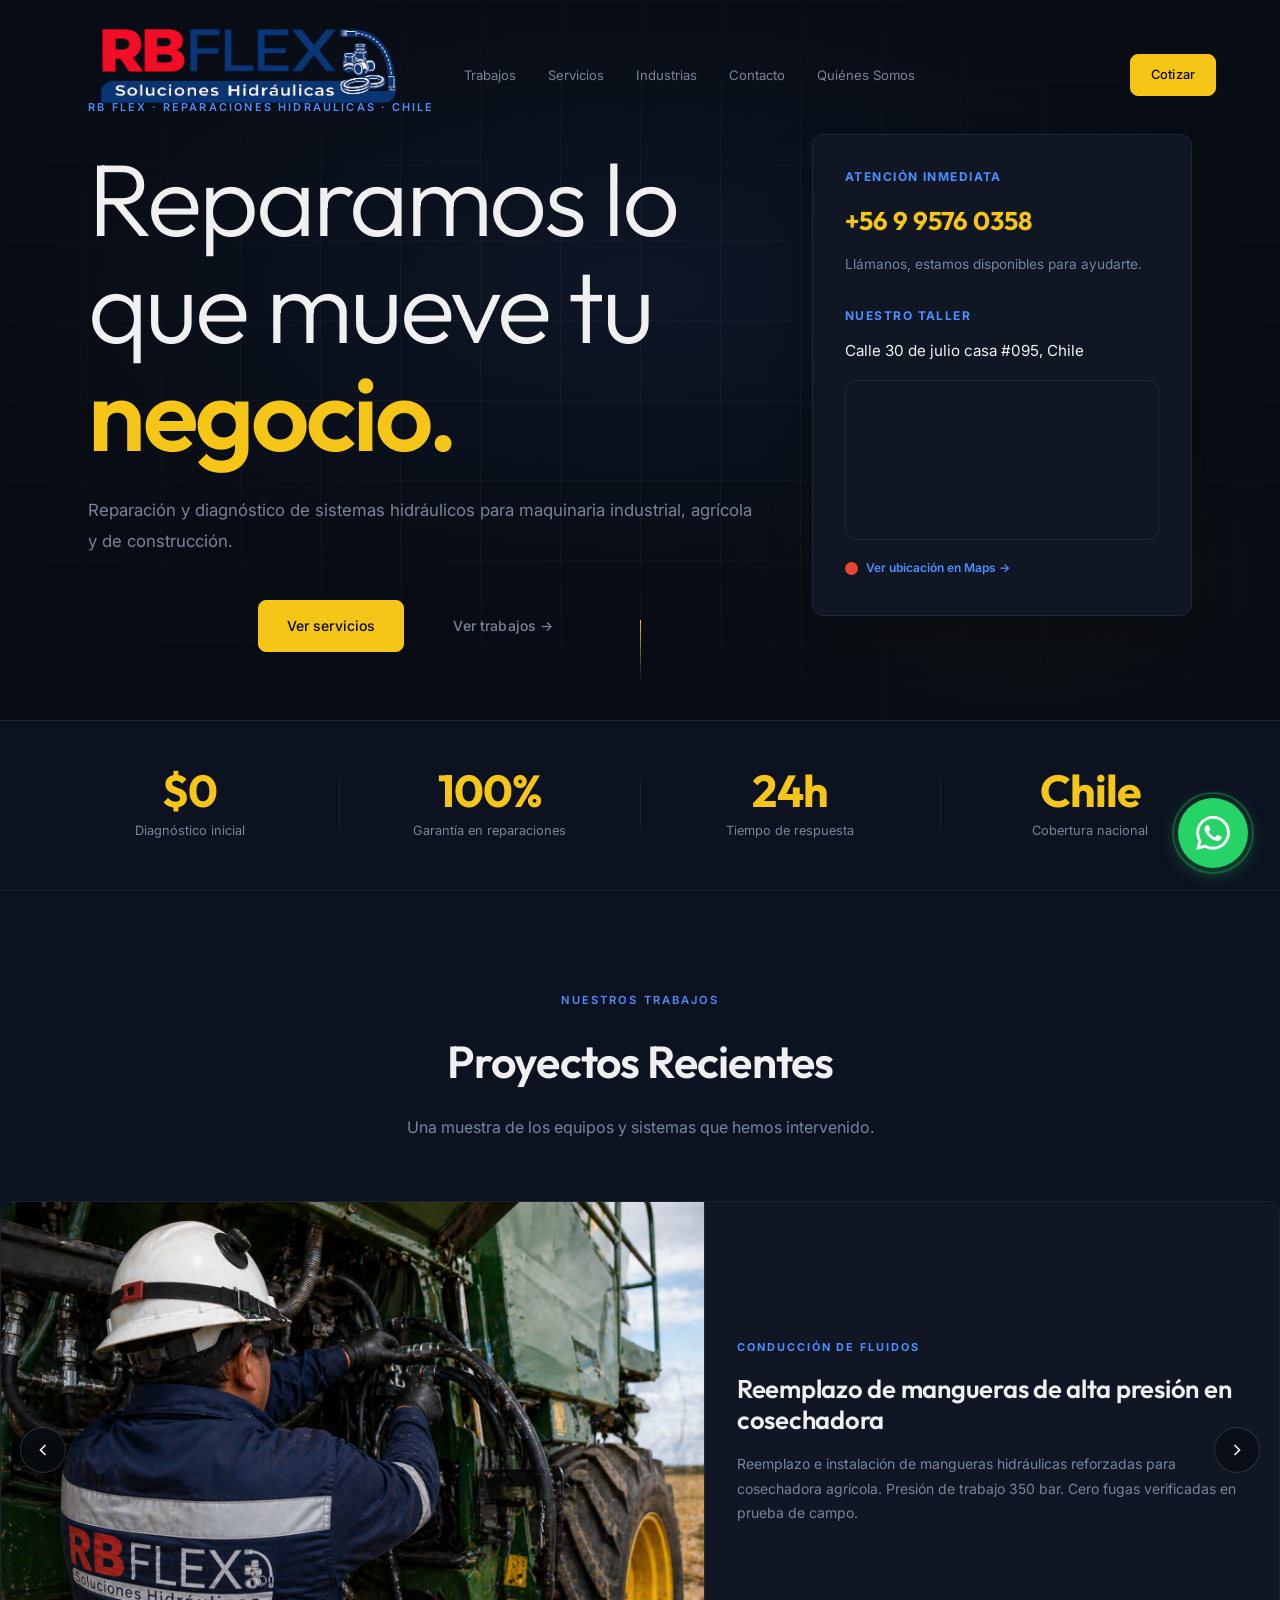
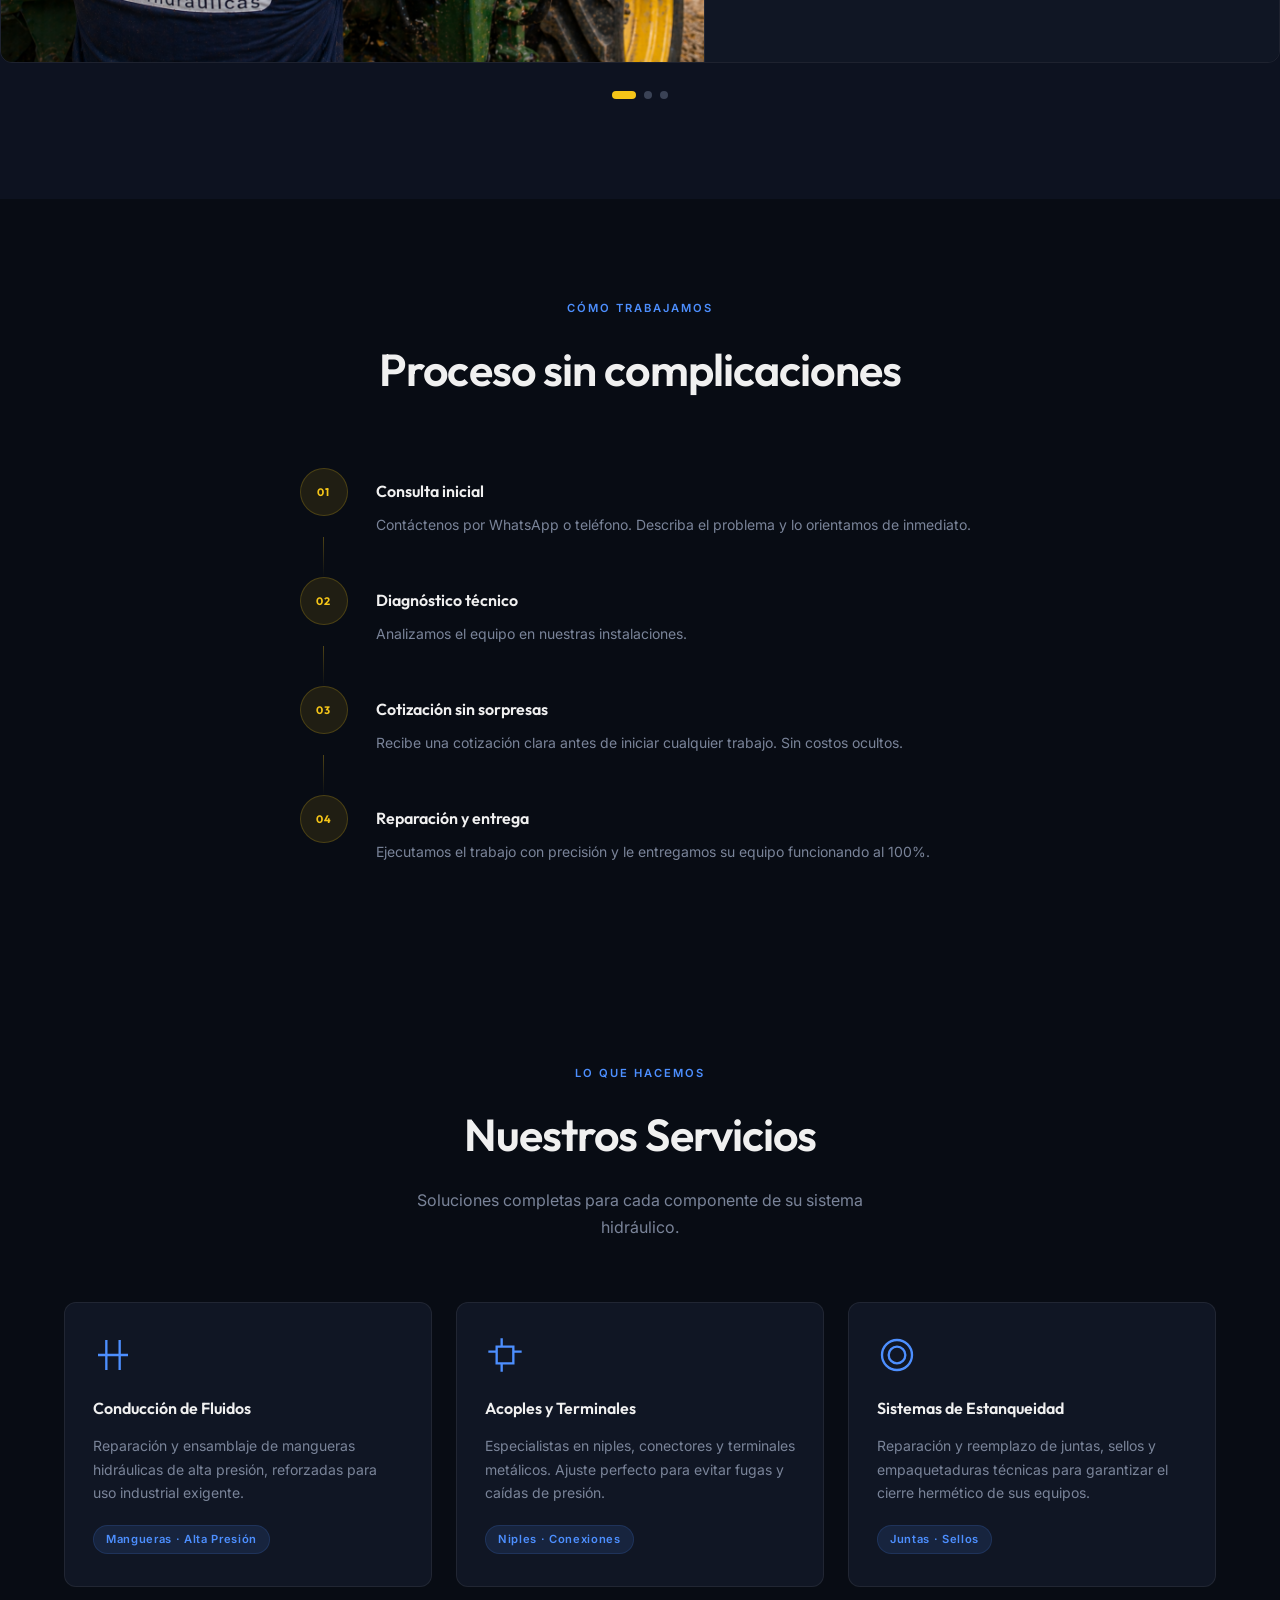
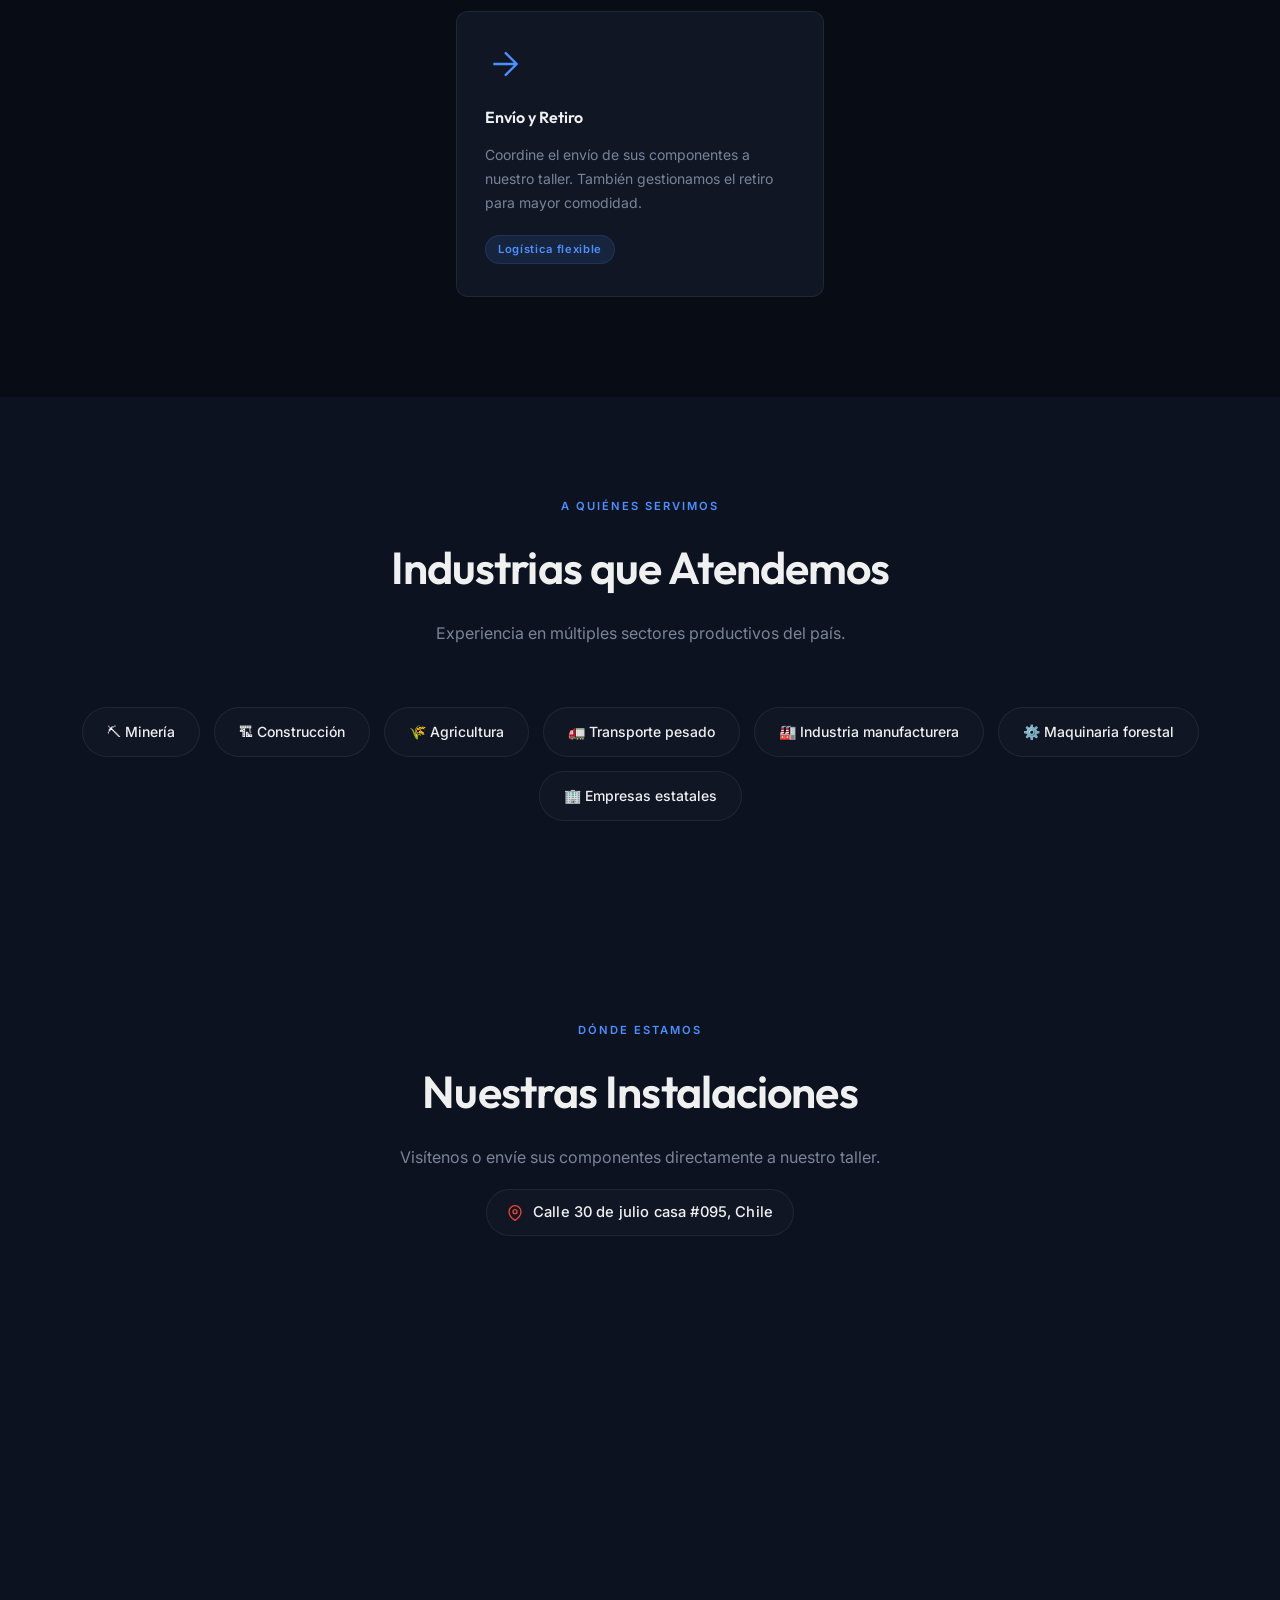
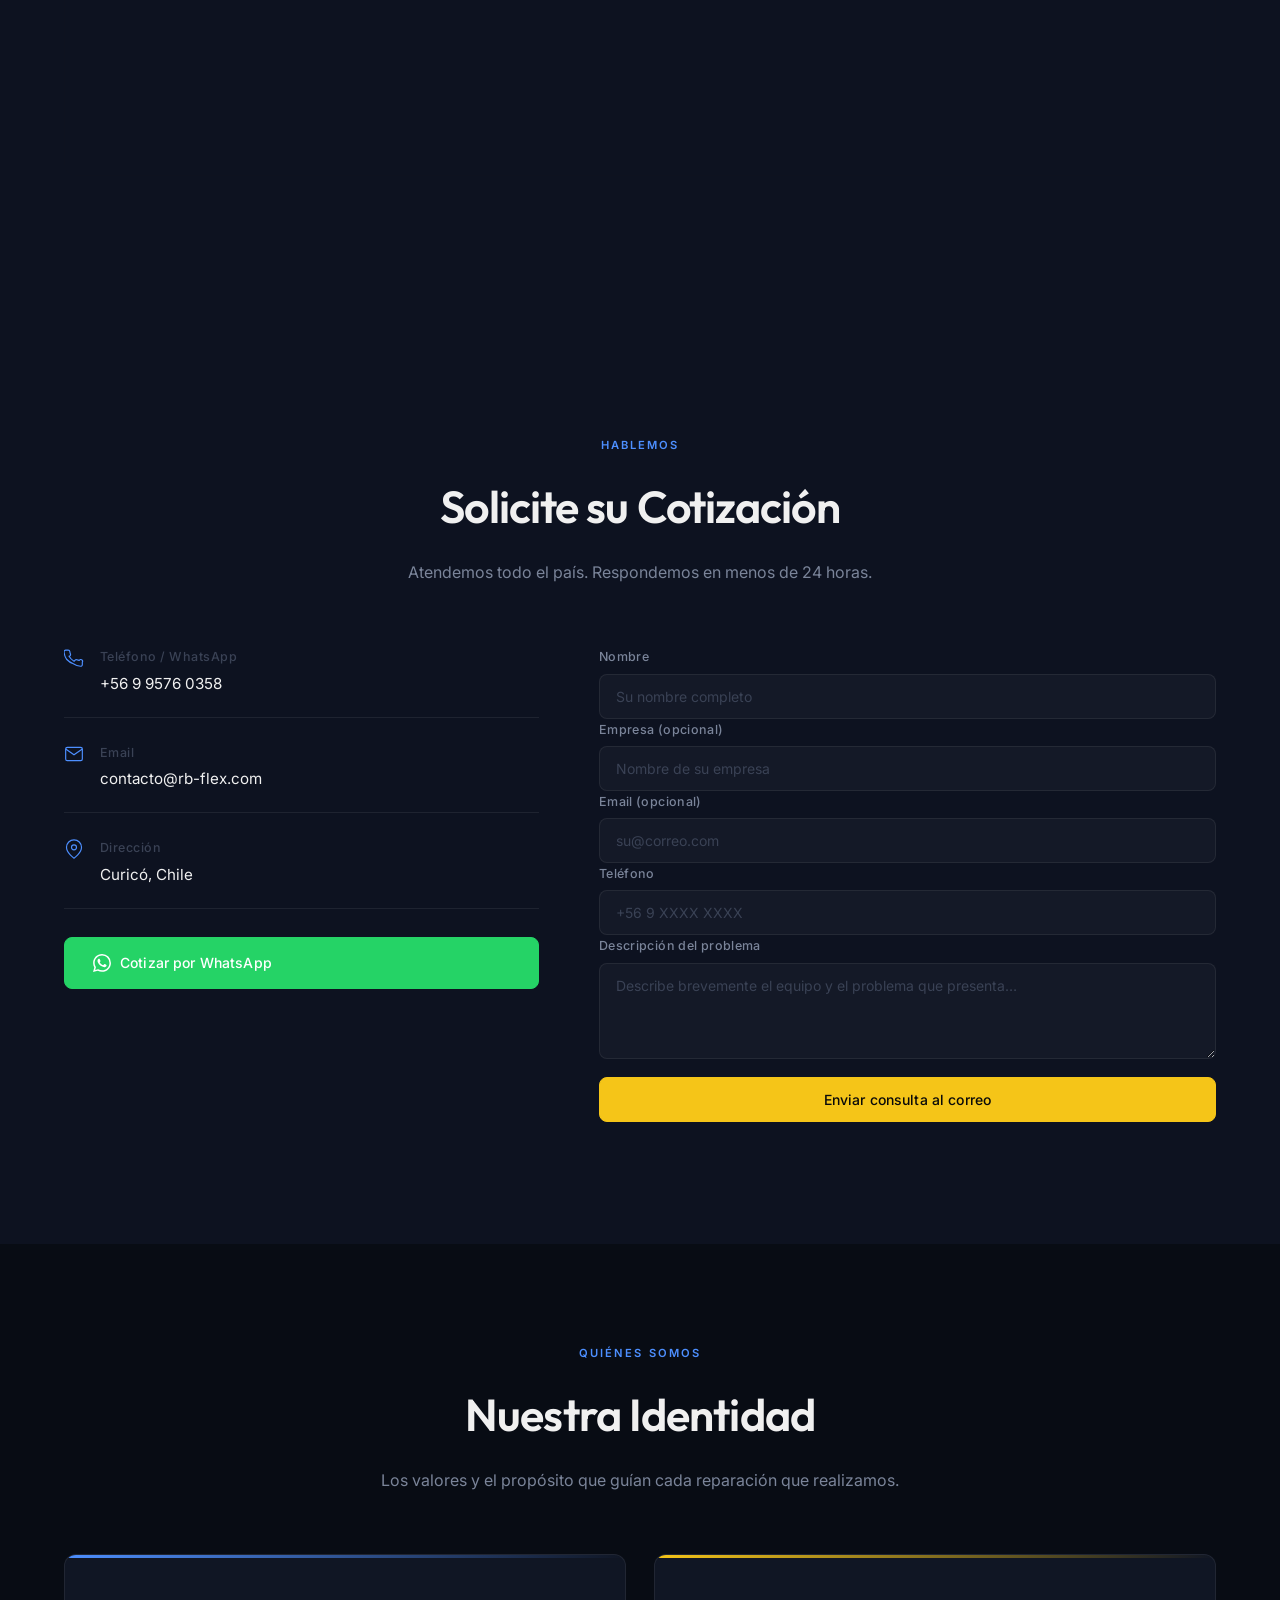
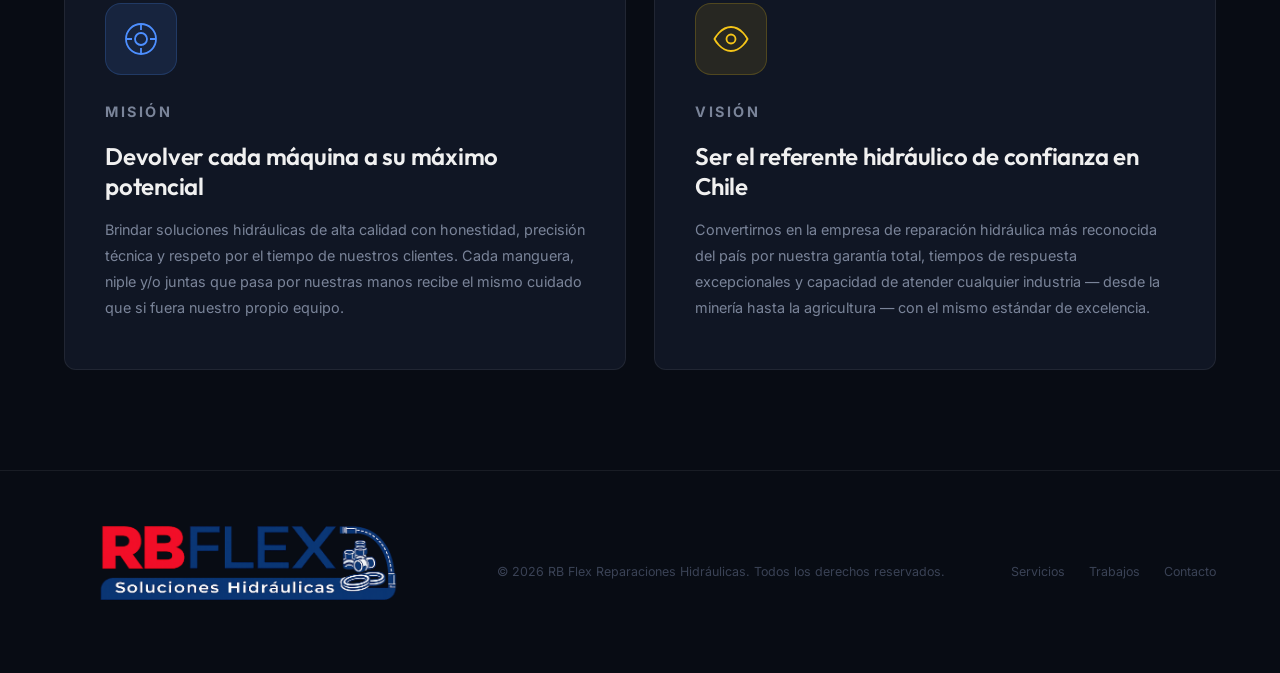
==== commit c3d1fe69: "Mobile polish: bigger logo, fix navbar overlap, address-based map links - Bump mobile logo 60→88px a" ====
--- a/index.html
+++ b/index.html
@@ -240,12 +240,12 @@
               <p class="q-address">Calle 30 de julio casa #095, Chile</p>
               <div class="q-map-embed map-clickable">
                 <iframe
-                  src="https://maps.google.com/maps?q=Calle+30+de+Julio+095,+Curic%C3%B3,+Chile&output=embed&ll=-35.063111,-71.175611&z=17"
+                  src="https://maps.google.com/maps?q=30+de+Julio+95%2C+Curic%C3%B3%2C+Maule&output=embed&z=17"
                   width="100%" height="140" style="border:0;" allowfullscreen="" loading="lazy"
                   referrerpolicy="no-referrer-when-downgrade"
                   title="Mapa Calle 30 de julio"></iframe>
                 <a class="map-overlay-link map-overlay-link--sm"
-                   href="https://www.google.com/maps/dir/?api=1&destination=-35.063111,-71.175611"
+                   href="https://www.google.com/maps/dir/?api=1&destination=30+de+Julio+95%2C+Curic%C3%B3%2C+Maule"
                    target="_blank"
                    rel="noopener noreferrer"
                    aria-label="Abrir ubicación en Google Maps">
@@ -258,7 +258,7 @@
                   </span>
                 </a>
               </div>
-              <a href="https://maps.google.com/?q=-35.063111,-71.175611" target="_blank" rel="noopener noreferrer" class="q-map-link">Ver ubicación en Maps →</a>
+              <a href="https://www.google.com/maps/search/?api=1&query=30+de+Julio+95%2C+Curic%C3%B3%2C+Maule" target="_blank" rel="noopener noreferrer" class="q-map-link">Ver ubicación en Maps →</a>
             </div>
           </div>
         </div>
@@ -485,7 +485,7 @@
       <div class="map-clickable">
         <iframe
           id="mapa-instalaciones"
-          src="https://maps.google.com/maps?q=-35.063111,-71.175611&output=embed&ll=-35.063111,-71.175611&z=17"
+          src="https://maps.google.com/maps?q=30+de+Julio+95%2C+Curic%C3%B3%2C+Maule&output=embed&z=17"
           width="100%"
           height="480"
           style="border:0;"
@@ -496,7 +496,7 @@
           aria-label="Mapa de ubicación de RB Flex"
         ></iframe>
         <a class="map-overlay-link"
-           href="https://www.google.com/maps/dir/?api=1&destination=-35.063111,-71.175611"
+           href="https://www.google.com/maps/dir/?api=1&destination=30+de+Julio+95%2C+Curic%C3%B3%2C+Maule"
            target="_blank"
            rel="noopener noreferrer"
            aria-label="Abrir ubicación en Google Maps">
--- a/styles.css
+++ b/styles.css
@@ -64,8 +64,9 @@
   margin: 0 auto;
   padding: 0 clamp(24px, 5vw, 80px);
 }
-.section { padding: 100px 0; position: relative; }
+.section { padding: 100px 0; position: relative; scroll-margin-top: 110px; }
 .section-dark { background: var(--bg-2); }
+section[id] { scroll-margin-top: 110px; }
 
 .section-header { text-align: center; margin-bottom: 60px; }
 .section-header h2 {
@@ -1064,7 +1065,7 @@
   .section-numbers { padding: 36px 0; }
 
   /* Hero */
-  .hero { padding: 50px 20px 30px; }
+  .hero { padding: 130px 20px 30px; }
   .hero-layout { flex-direction: column; gap: 48px; }
   .hero-content { text-align: center; margin: 0 auto; }
   .hero-quick-contact { flex: 1; width: 100%; max-width: 400px; margin: 0 auto; }
@@ -1086,9 +1087,9 @@
   }
 
   /* Logo mobile */
-  .logo-nav { height: 60px; transform: translateY(0); }
+  .logo-nav { height: 88px; transform: translateY(0); }
   .logo { padding: 0 8px; }
-  .nav-inner { padding: 8px 16px; overflow: hidden; }
+  .nav-inner { padding: 4px 16px; overflow: hidden; }
   .nav-cta { margin-top: 0; }
 
   /* Slider */
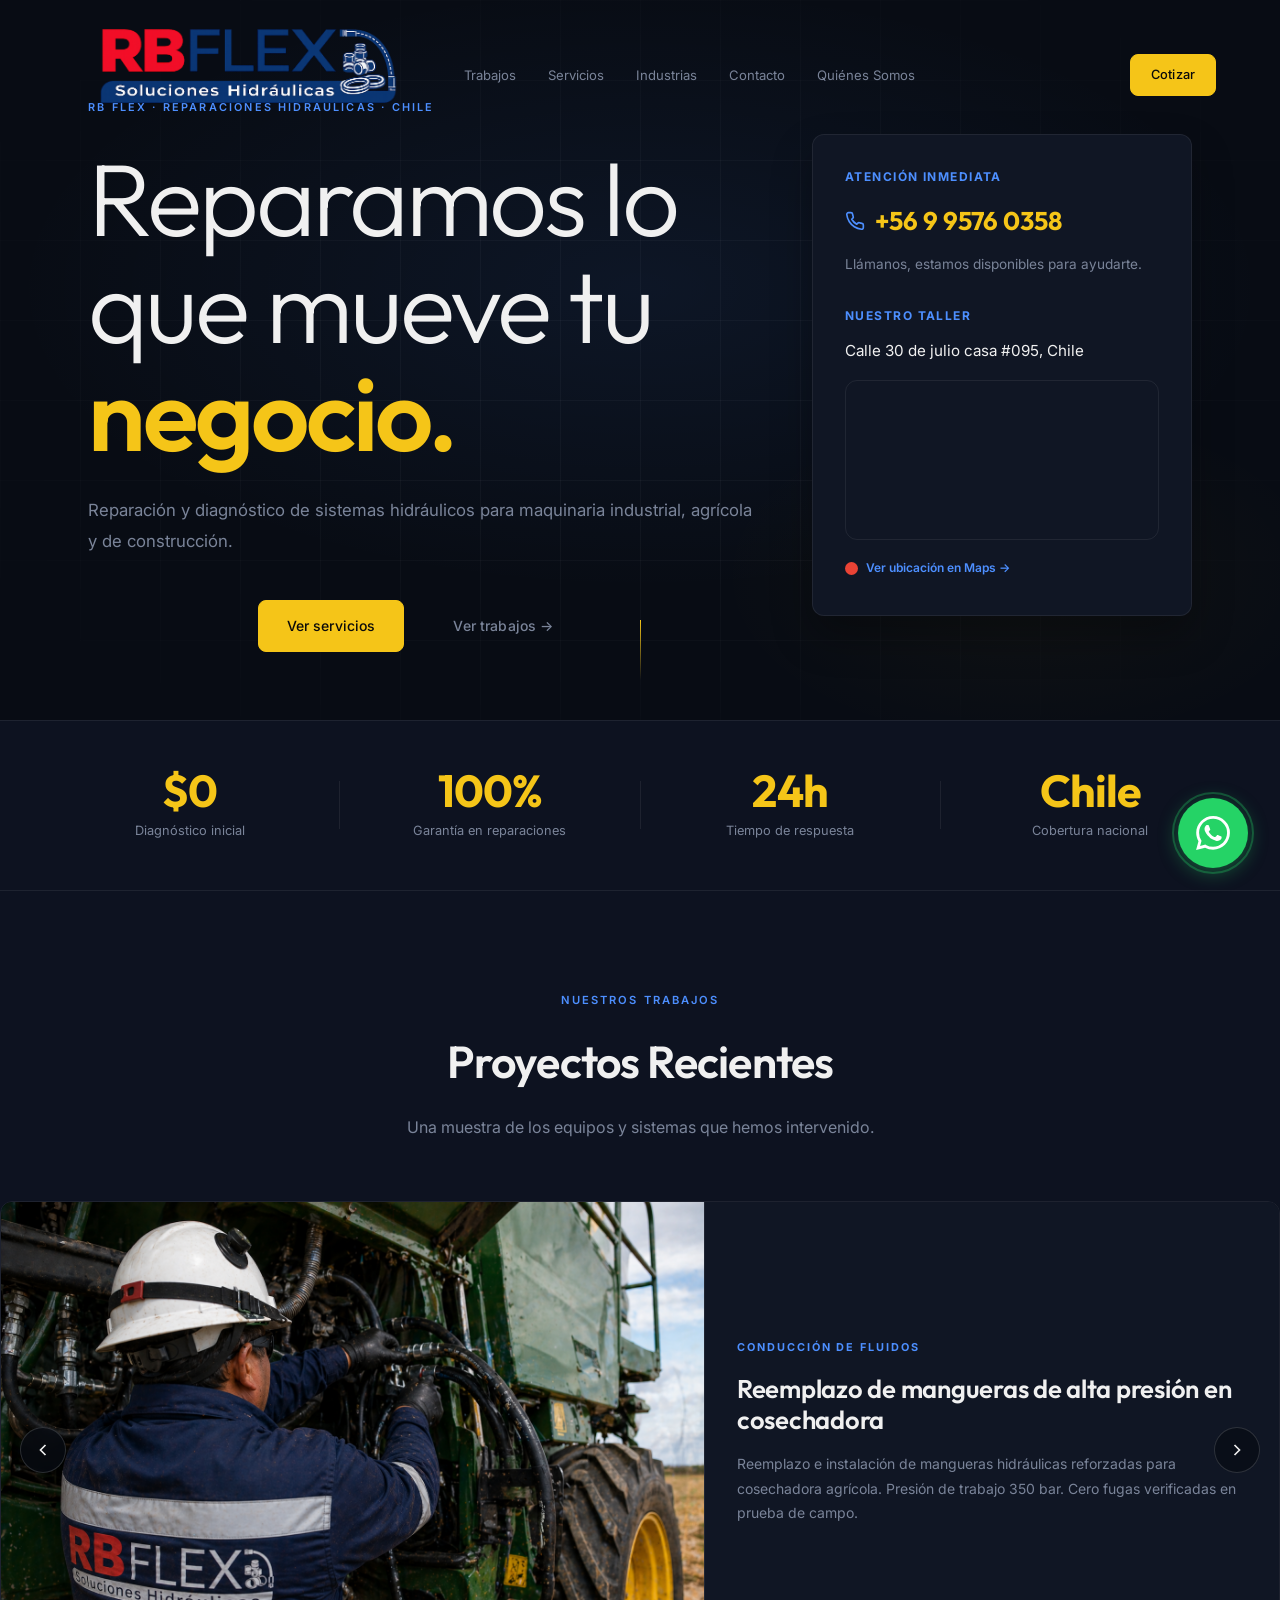
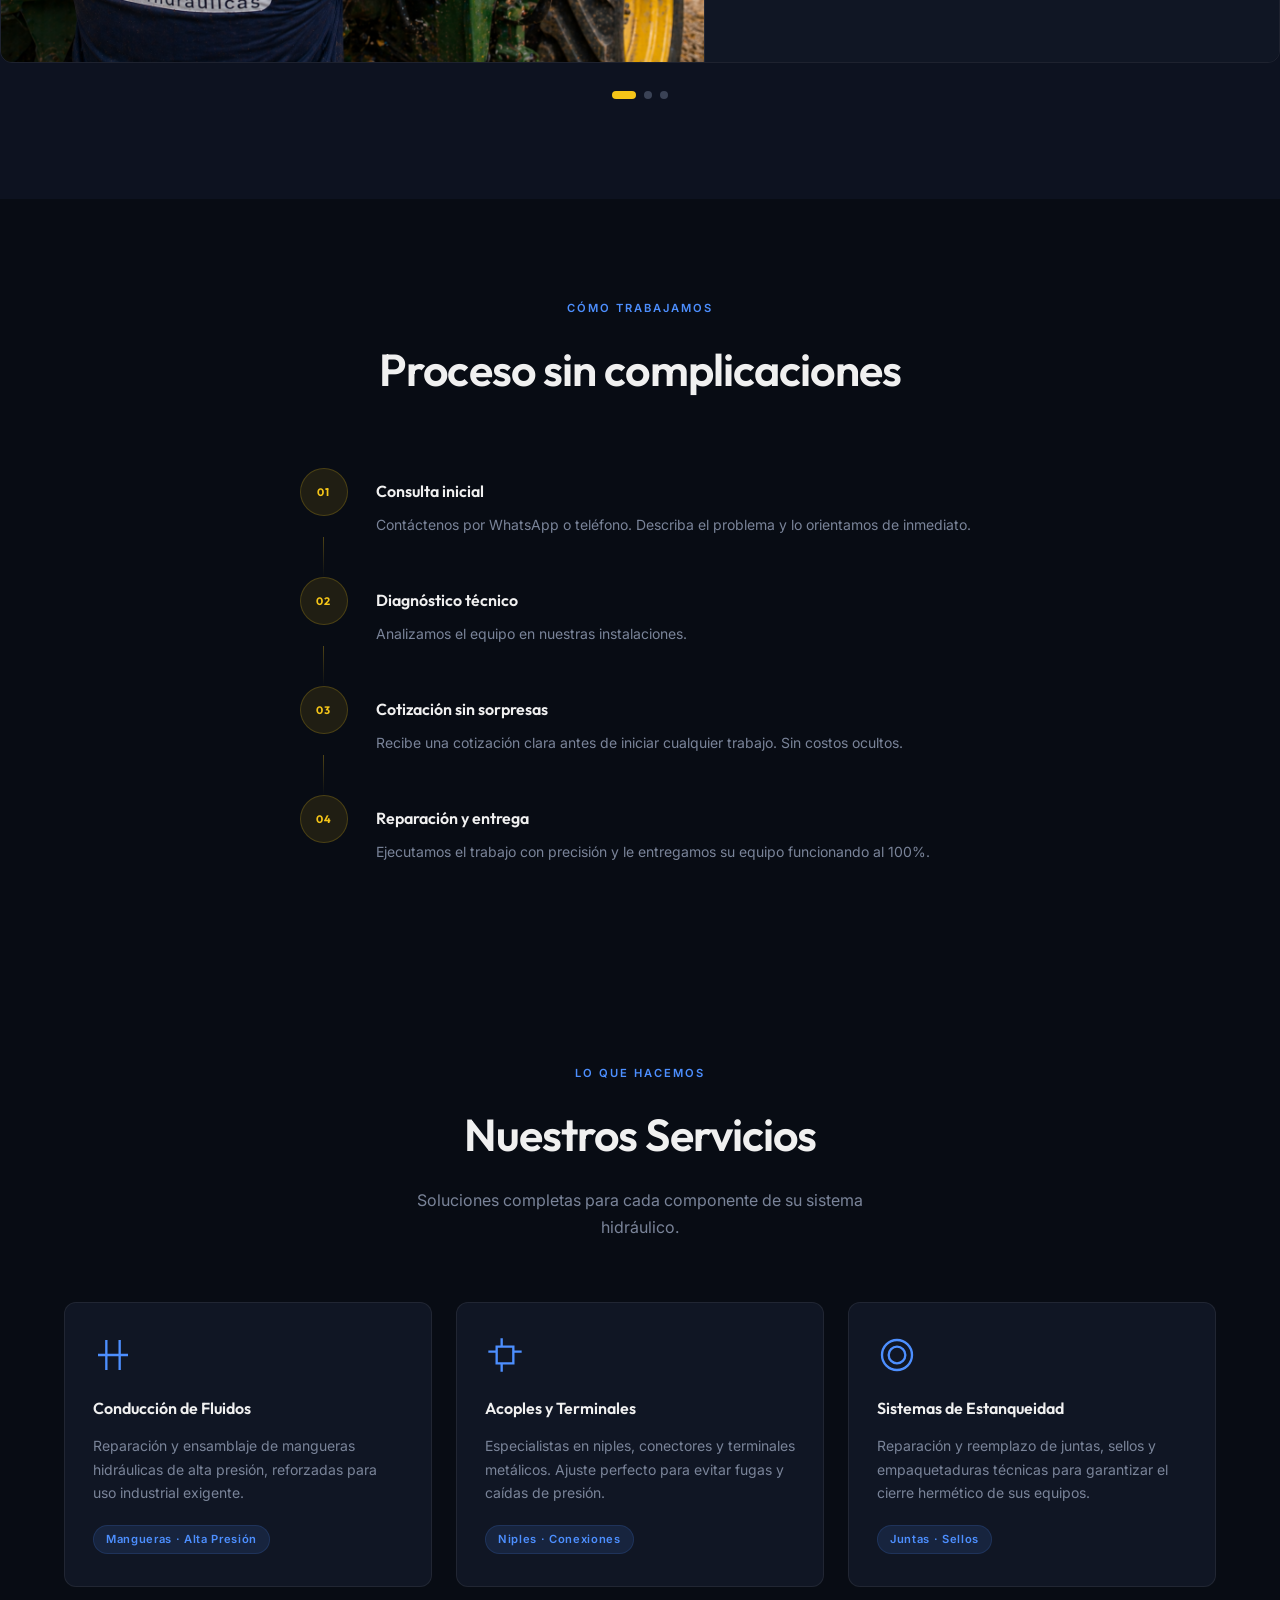
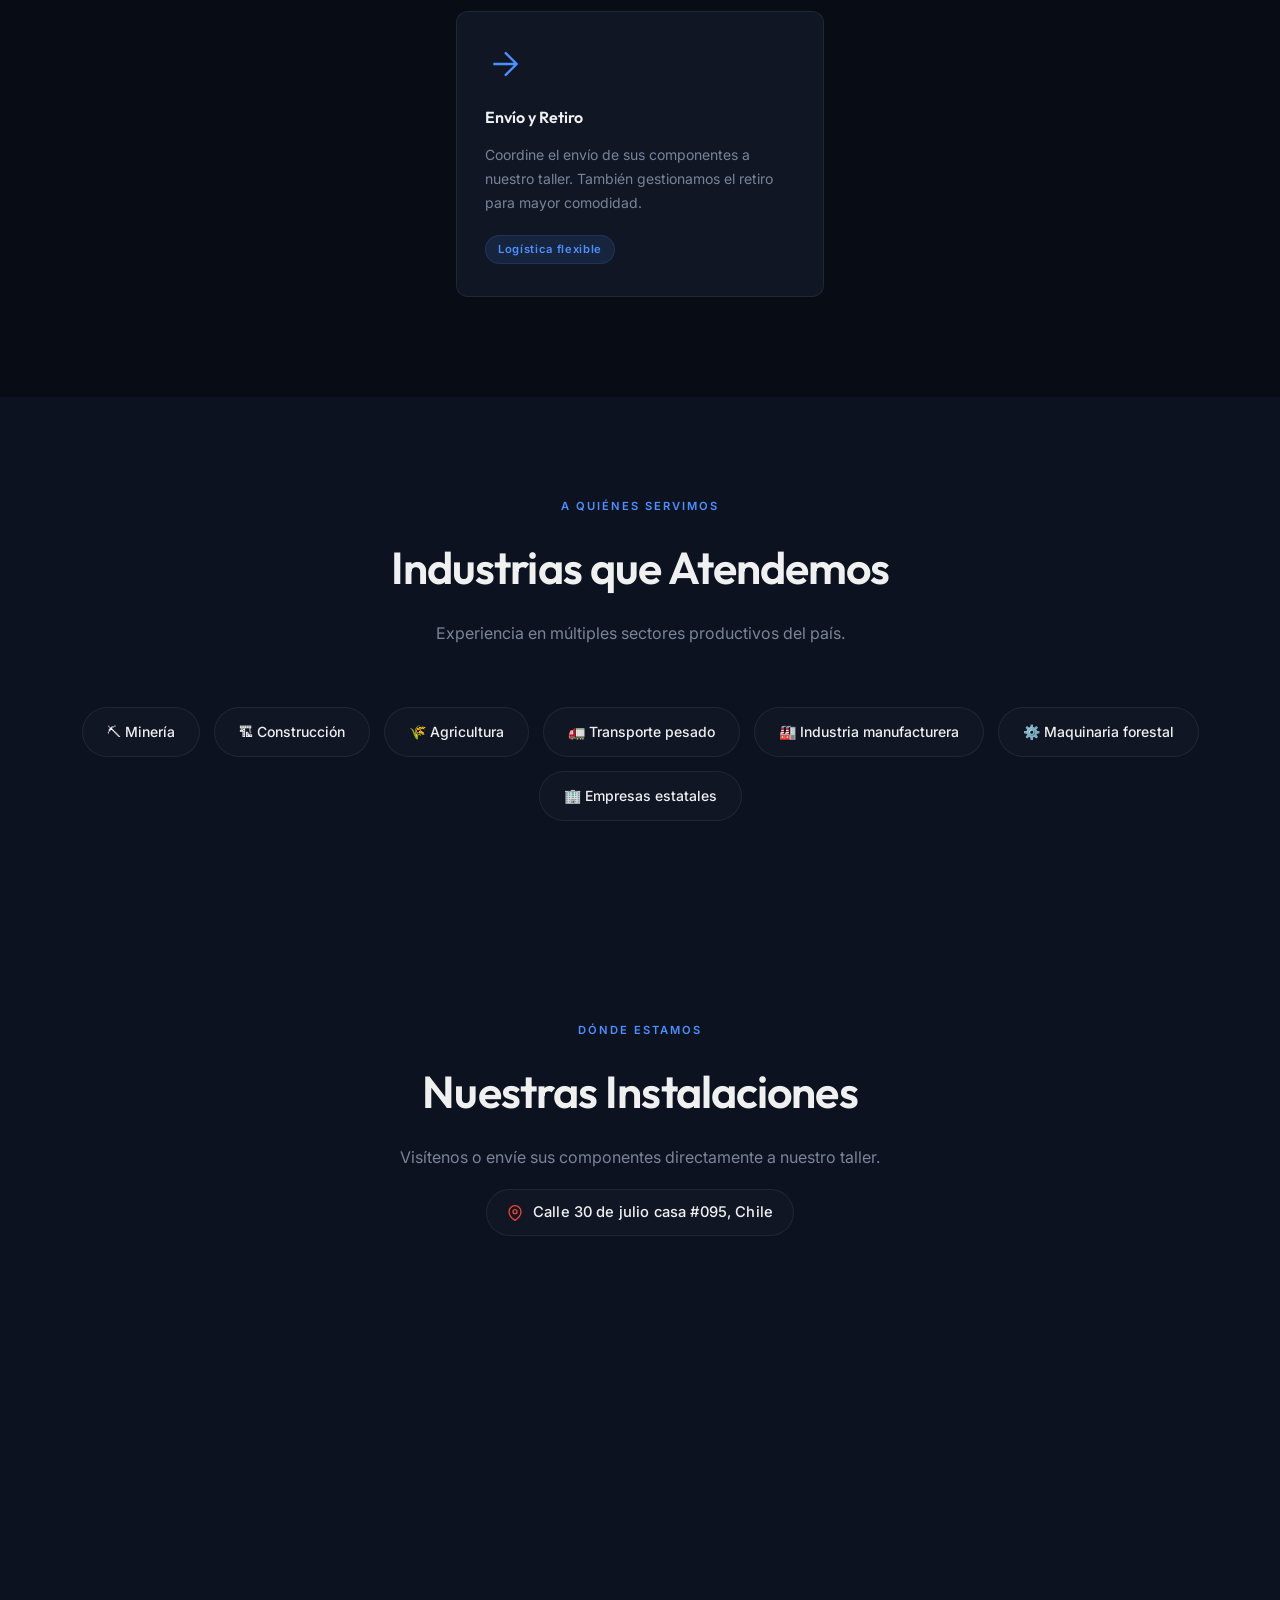
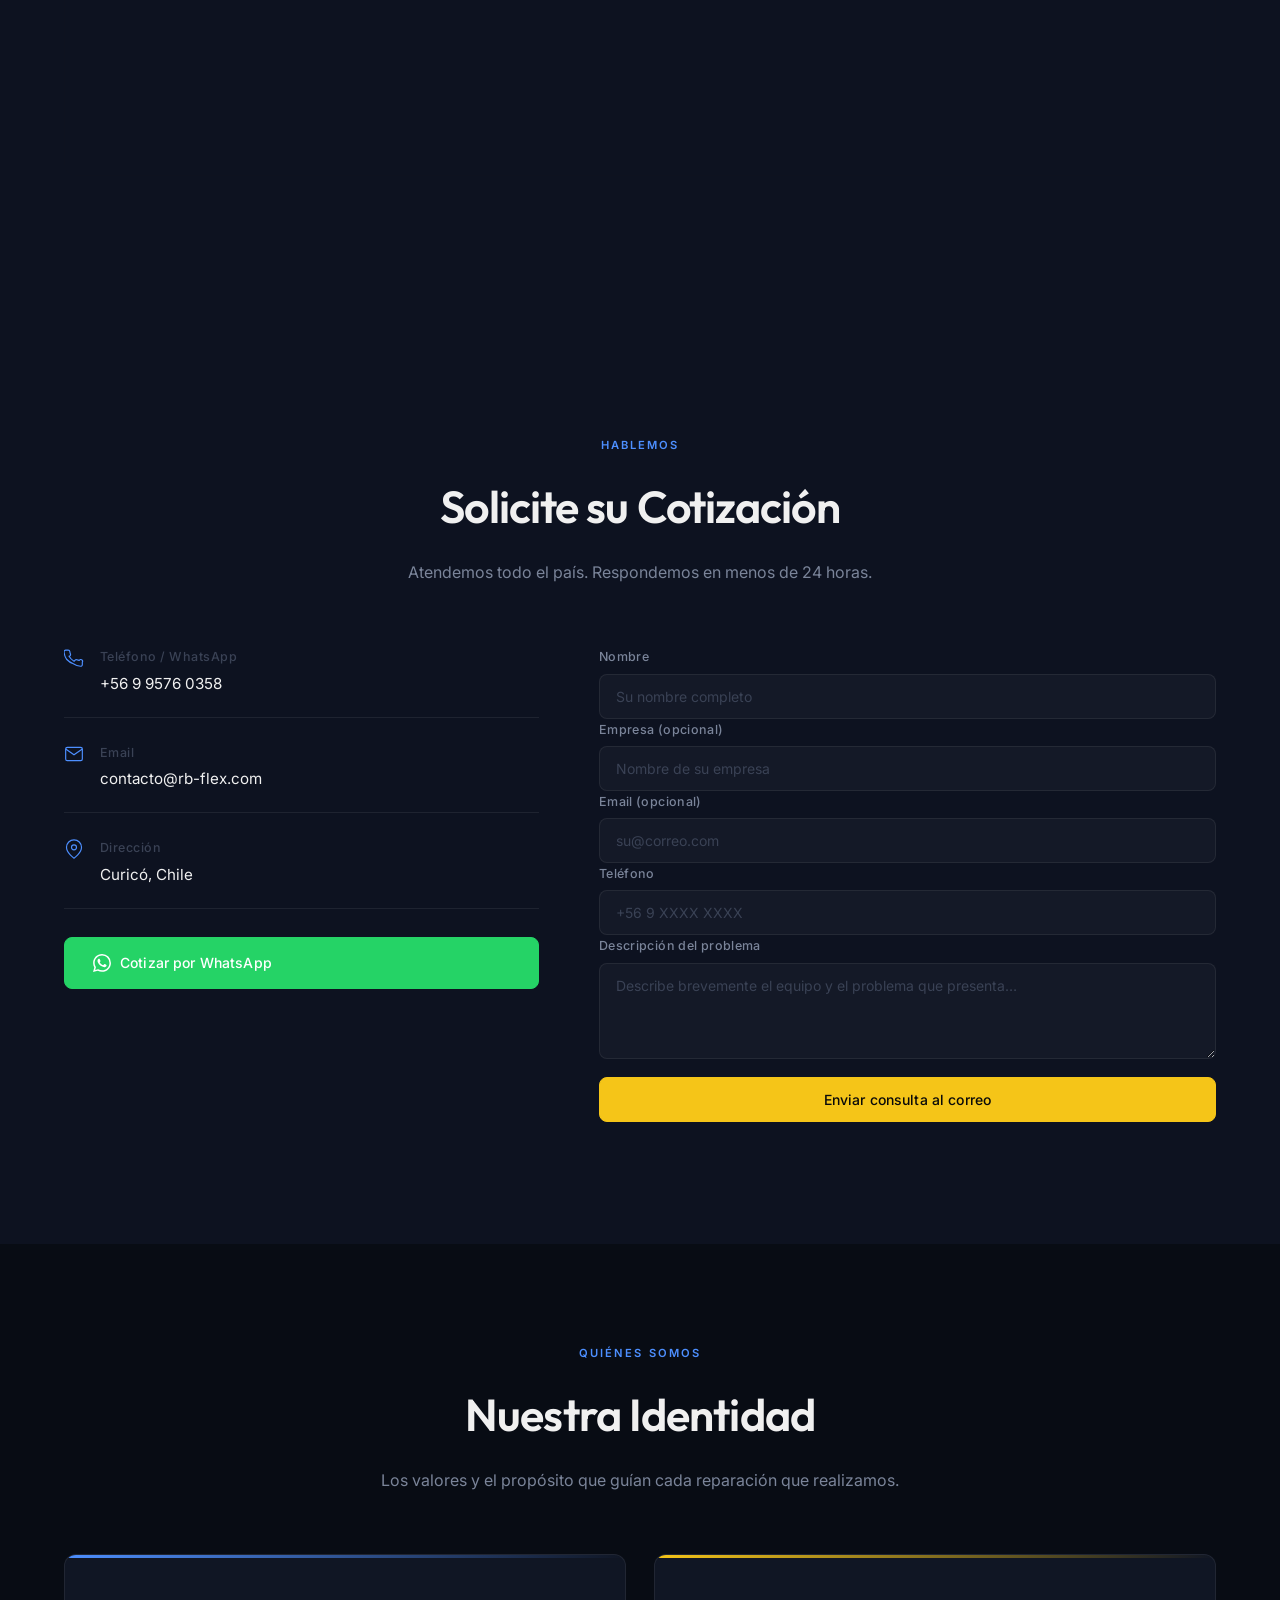
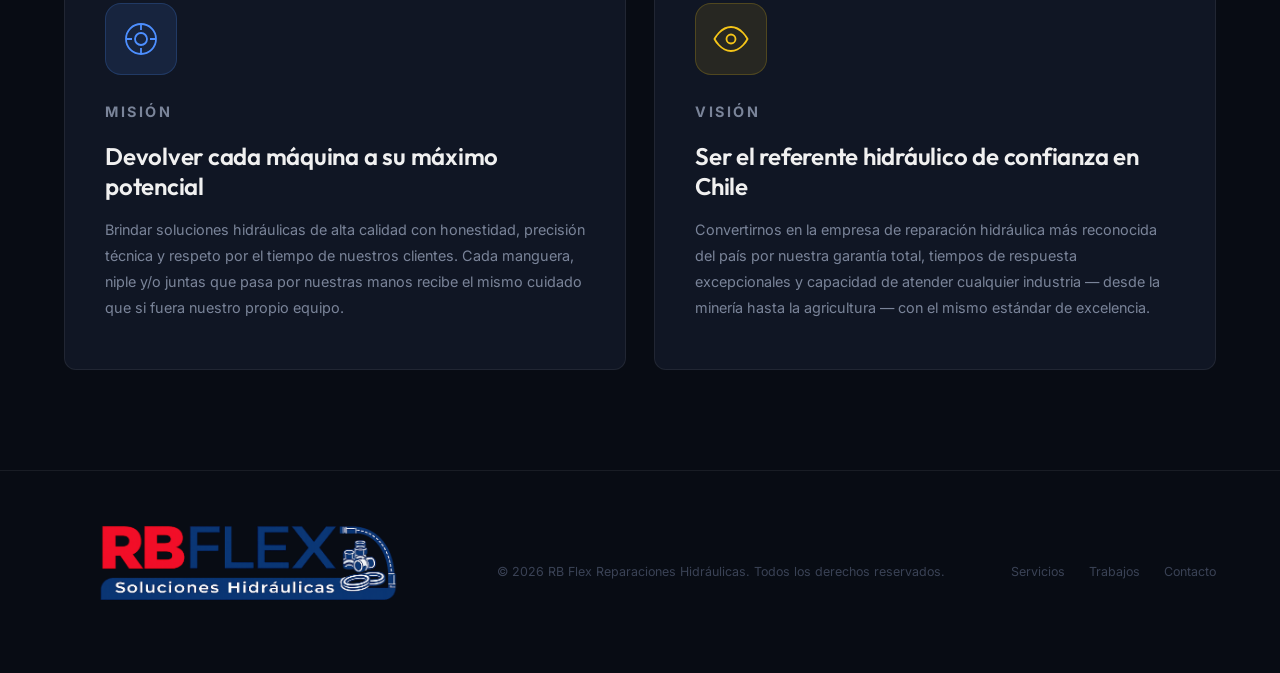
==== commit a2b270a7: "Add phone icon next to hero quick-contact number Co-Authored-By: Claude Opus 4.7 <noreply@anthropic." ====
--- a/index.html
+++ b/index.html
@@ -231,7 +231,12 @@
             <div class="q-contact-item">
               <span class="q-label">ATENCIÓN INMEDIATA</span>
               <div class="q-phones">
-                <a href="tel:+56995760358" class="q-phone">+56 9 9576 0358</a>
+                <a href="tel:+56995760358" class="q-phone" aria-label="Llamar al +56 9 9576 0358">
+                  <svg class="q-phone-icon" viewBox="0 0 24 24" width="20" height="20" fill="none" stroke="currentColor" stroke-width="2" stroke-linecap="round" stroke-linejoin="round" aria-hidden="true">
+                    <path d="M22 16.92v3a2 2 0 0 1-2.18 2 19.79 19.79 0 0 1-8.63-3.07 19.5 19.5 0 0 1-6-6 19.79 19.79 0 0 1-3.07-8.67A2 2 0 0 1 4.11 2h3a2 2 0 0 1 2 1.72c.13.96.37 1.9.72 2.81a2 2 0 0 1-.45 2.11L8.09 9.91a16 16 0 0 0 6 6l1.27-1.27a2 2 0 0 1 2.11-.45c.91.35 1.85.59 2.81.72A2 2 0 0 1 22 16.92z"/>
+                  </svg>
+                  <span>+56 9 9576 0358</span>
+                </a>
               </div>
               <p class="q-sub">Llámanos, estamos disponibles para ayudarte.</p>
             </div>
--- a/styles.css
+++ b/styles.css
@@ -64,9 +64,9 @@
   margin: 0 auto;
   padding: 0 clamp(24px, 5vw, 80px);
 }
-.section { padding: 100px 0; position: relative; scroll-margin-top: 110px; }
+.section { padding: 100px 0; position: relative; scroll-margin-top: 100px; }
 .section-dark { background: var(--bg-2); }
-section[id] { scroll-margin-top: 110px; }
+section[id] { scroll-margin-top: 100px; }
 
 .section-header { text-align: center; margin-bottom: 60px; }
 .section-header h2 {
@@ -253,7 +253,9 @@
   text-transform: uppercase;
 }
 .q-phone {
-  display: block;
+  display: inline-flex;
+  align-items: center;
+  gap: 10px;
   font-family: var(--font-head);
   font-size: clamp(1.3rem, 2vw, 1.6rem);
   font-weight: 700;
@@ -261,6 +263,15 @@
   margin-bottom: 4px;
   transition: color var(--transition);
   white-space: nowrap;
+}
+.q-phone-icon {
+  flex-shrink: 0;
+  color: var(--accent);
+  transition: color var(--transition), transform var(--transition);
+}
+.q-phone:hover .q-phone-icon {
+  color: var(--accent-2);
+  transform: rotate(-12deg);
 }
 .q-phone + .q-phone { margin-bottom: 8px; }
 .q-phone:hover { color: #fff; }
@@ -1065,7 +1076,7 @@
   .section-numbers { padding: 36px 0; }
 
   /* Hero */
-  .hero { padding: 130px 20px 30px; }
+  .hero { padding: 120px 20px 30px; }
   .hero-layout { flex-direction: column; gap: 48px; }
   .hero-content { text-align: center; margin: 0 auto; }
   .hero-quick-contact { flex: 1; width: 100%; max-width: 400px; margin: 0 auto; }
@@ -1087,10 +1098,24 @@
   }
 
   /* Logo mobile */
-  .logo-nav { height: 88px; transform: translateY(0); }
-  .logo { padding: 0 8px; }
-  .nav-inner { padding: 4px 16px; overflow: hidden; }
-  .nav-cta { margin-top: 0; }
+  .logo-nav {
+    height: 80px;
+    max-width: 100%;
+    width: auto;
+    object-fit: contain;
+    object-position: left center;
+    transform: translateY(0);
+  }
+  .logo { padding: 0 4px; display: block; max-width: 100%; }
+  .nav-logo { flex: 1 1 auto; min-width: 0; overflow: hidden; }
+  .nav-cta-wrap { flex: 0 0 auto; }
+  .nav-inner { padding: 4px 10px; overflow: hidden; gap: 8px; }
+  .nav-cta {
+    margin-top: 0;
+    padding: 7px 12px;
+    font-size: 0.7rem;
+    white-space: nowrap;
+  }
 
   /* Slider */
   .slide-info { padding: 28px 24px; gap: 12px; }
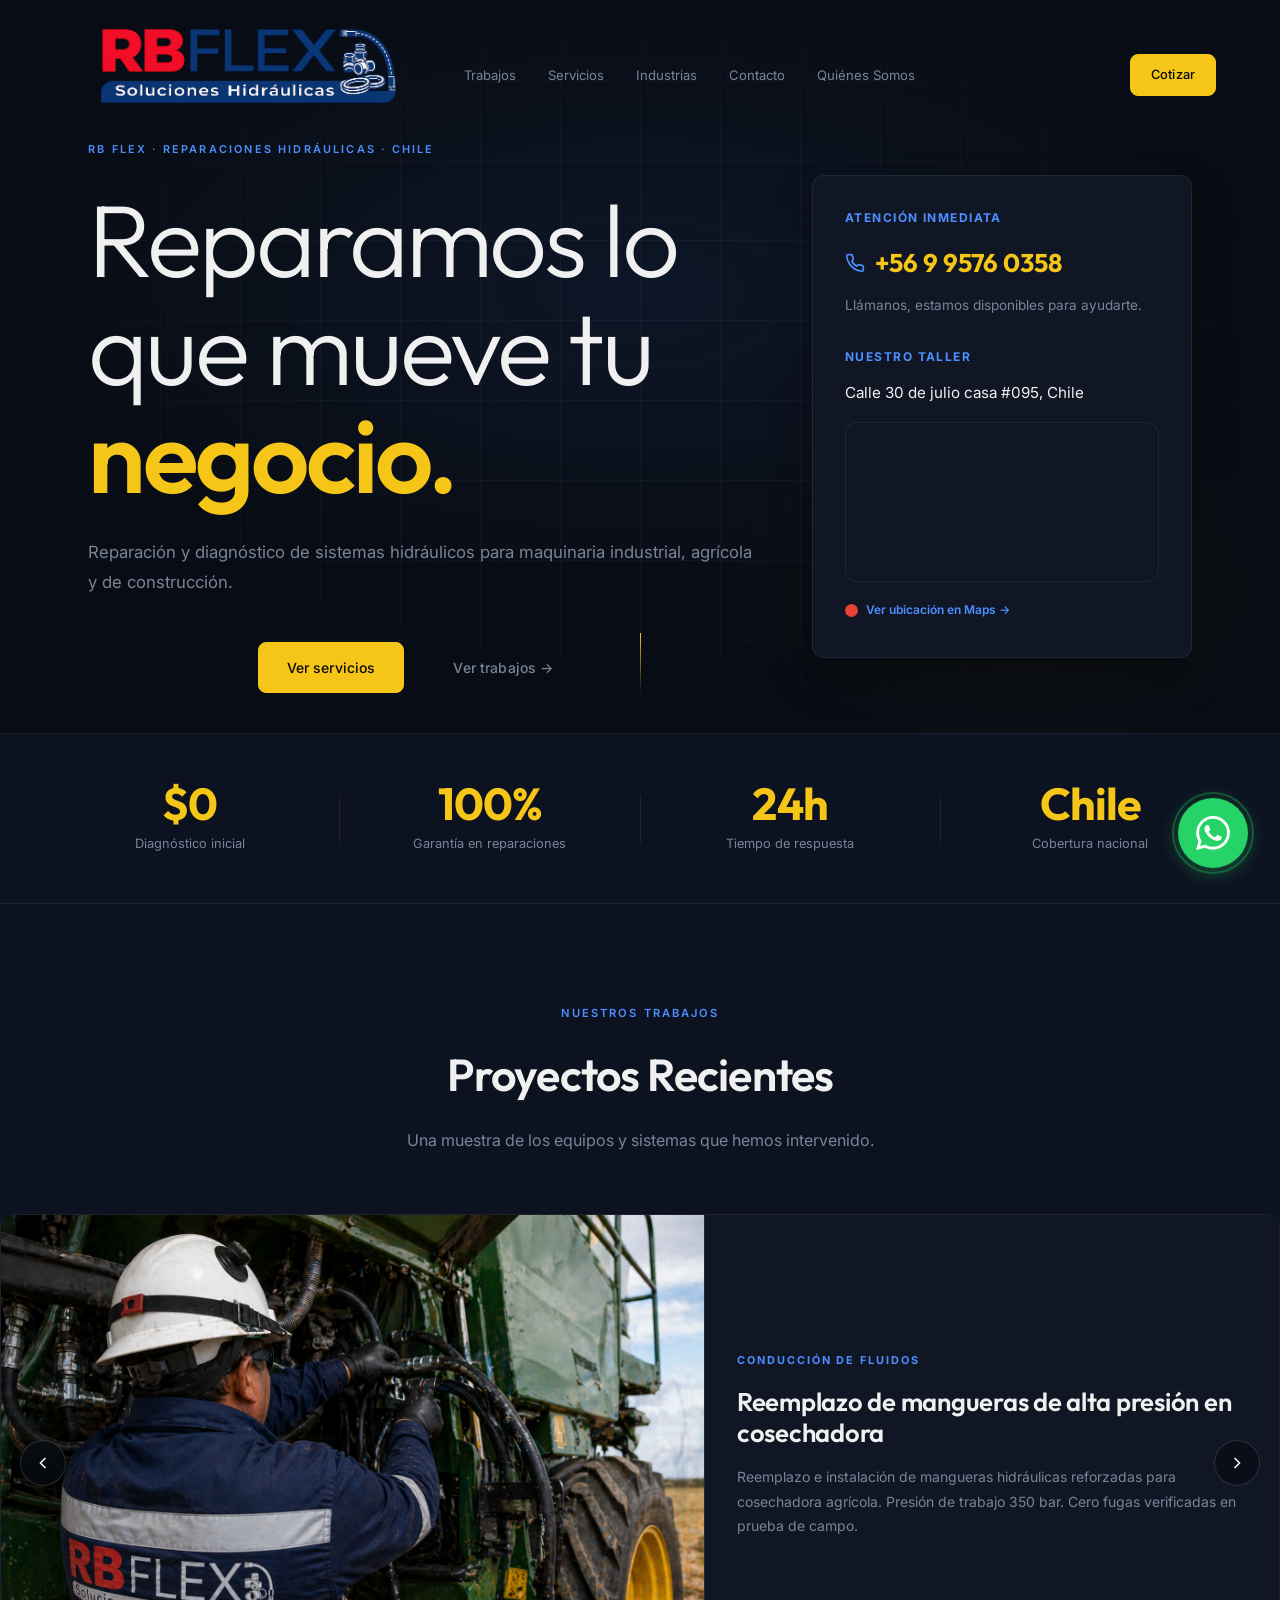
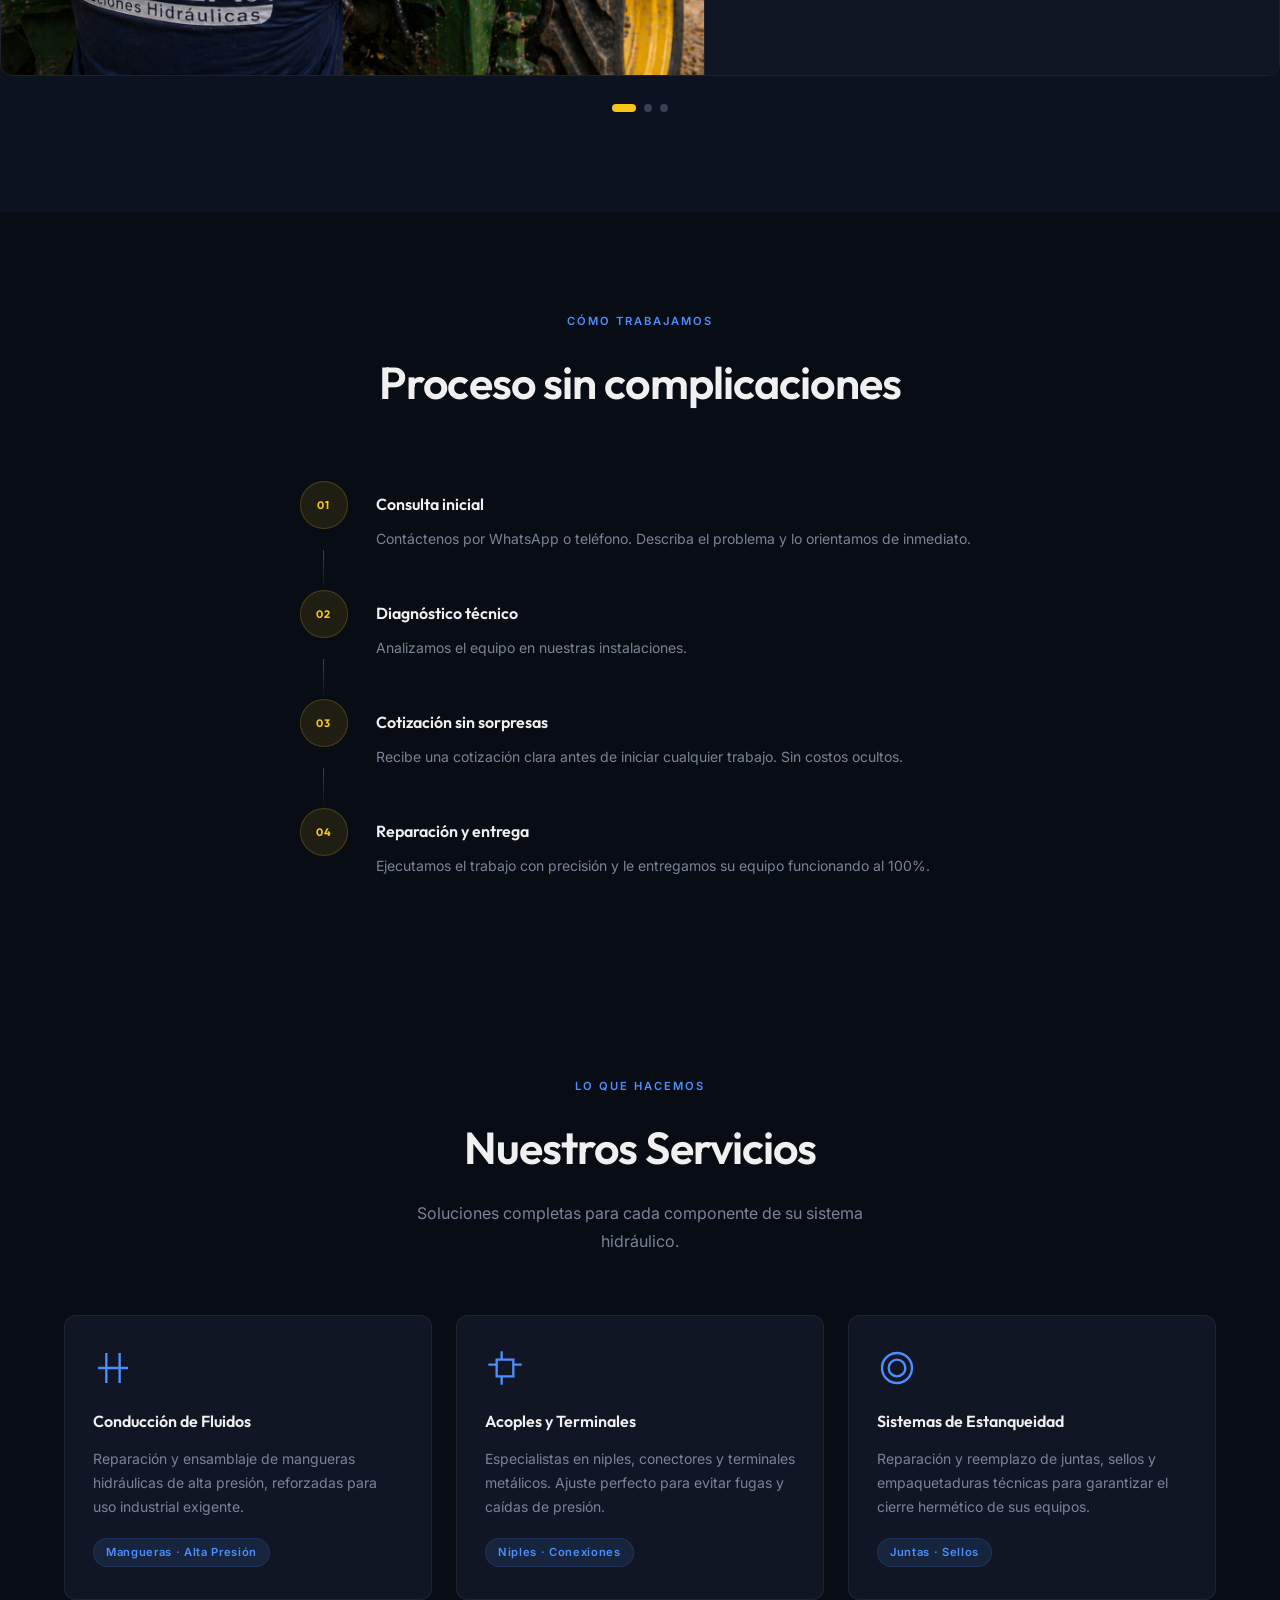
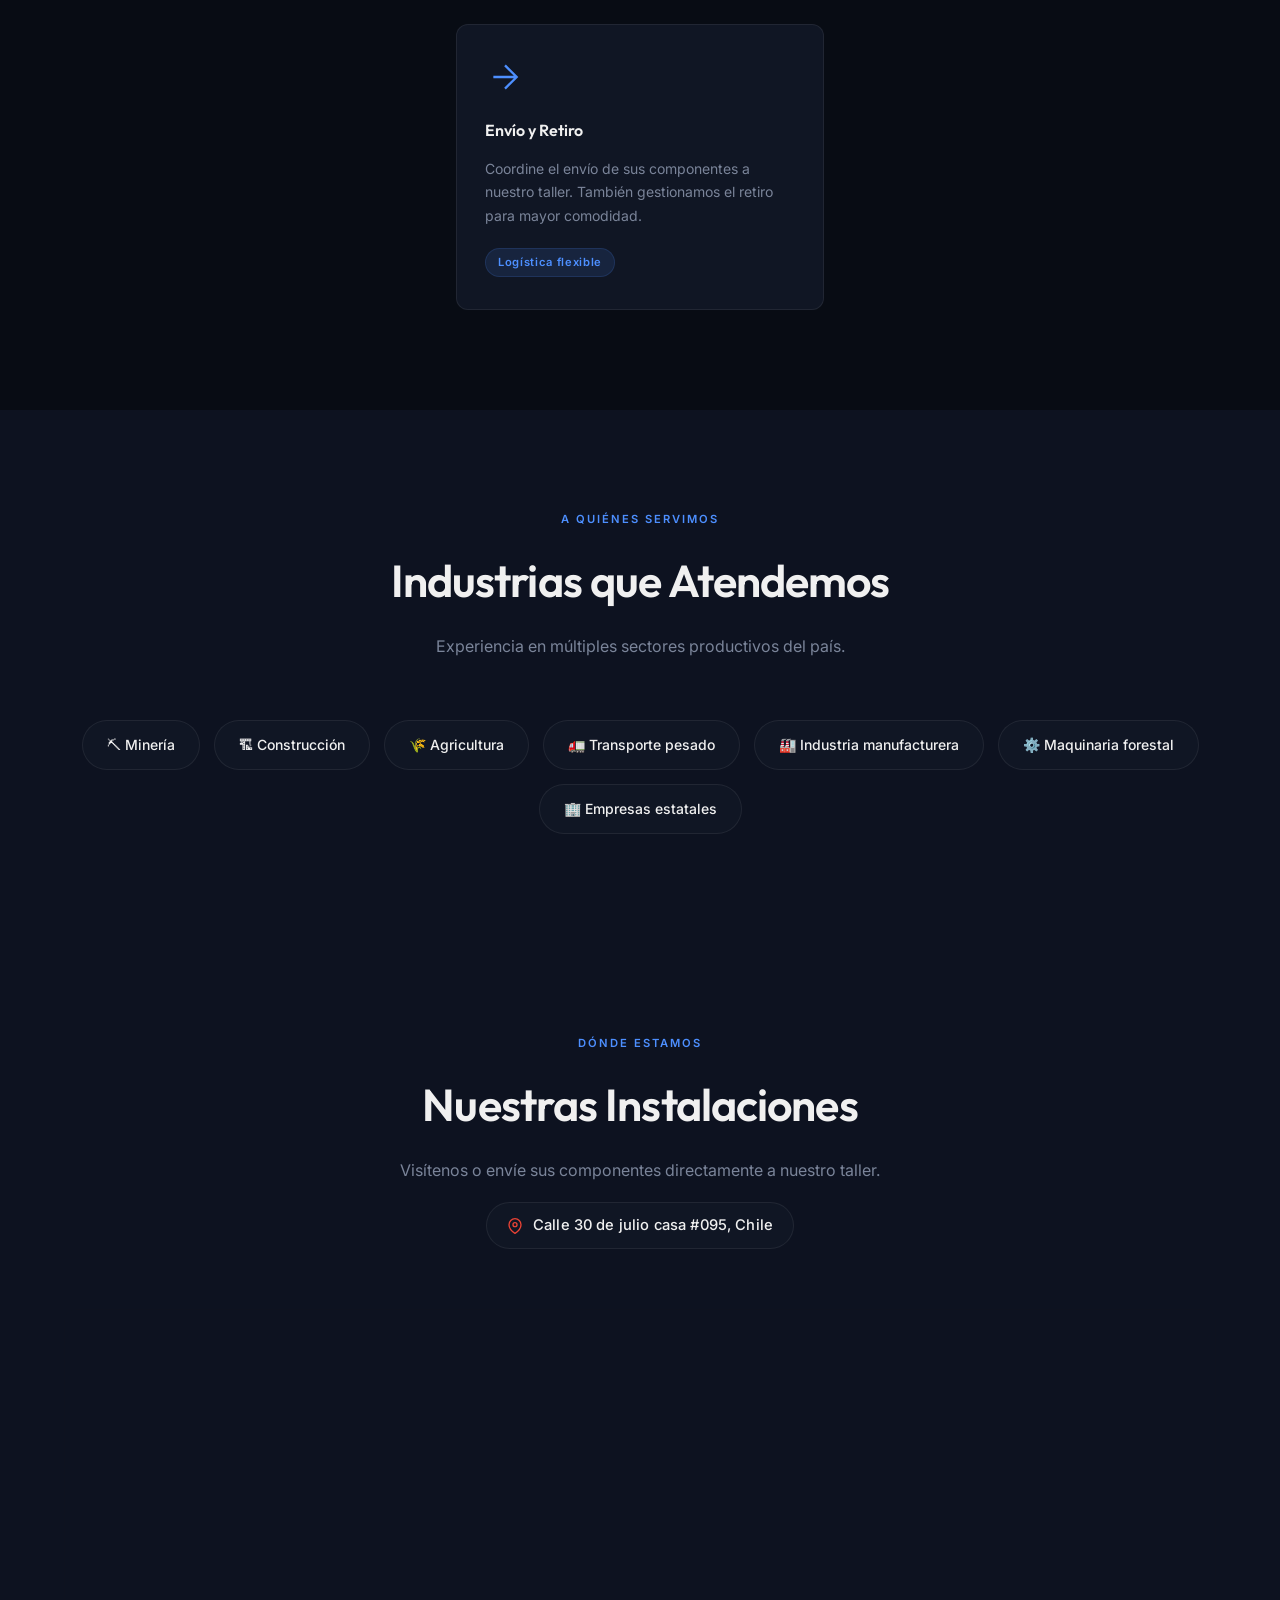
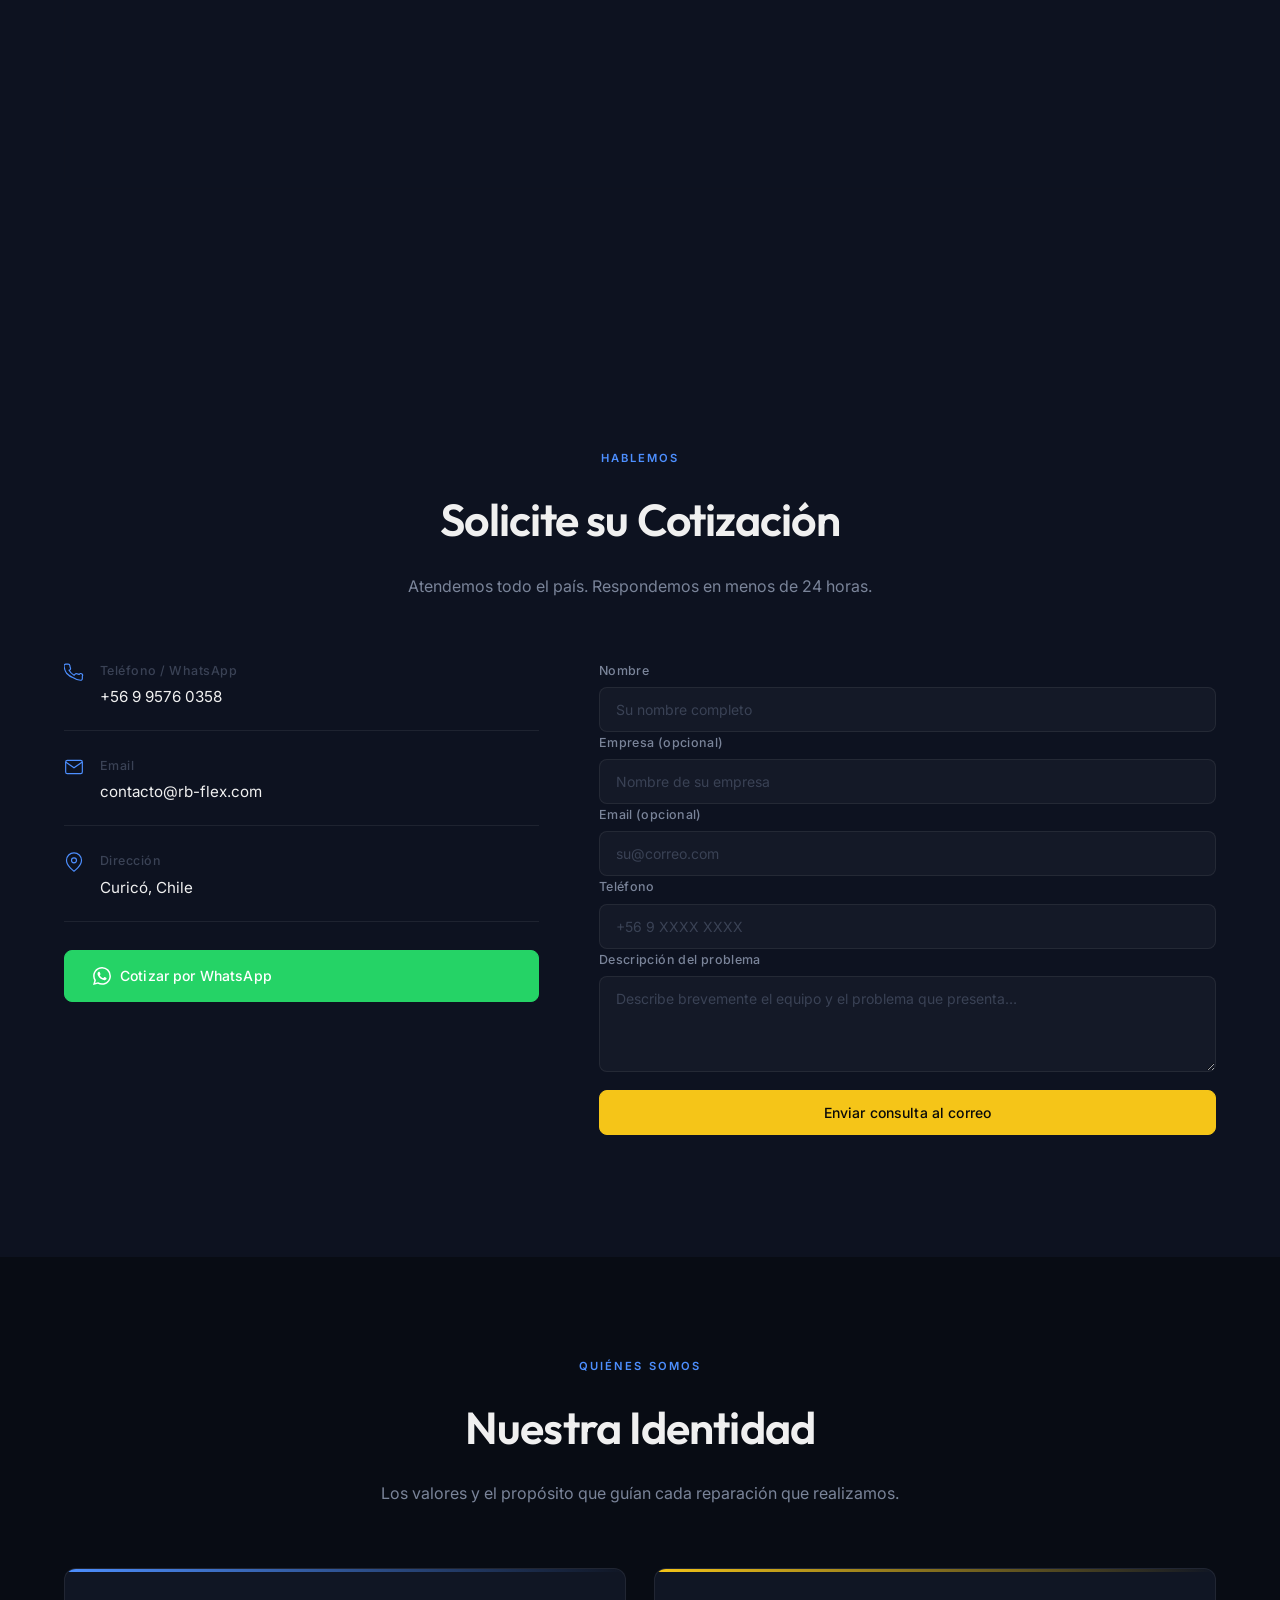
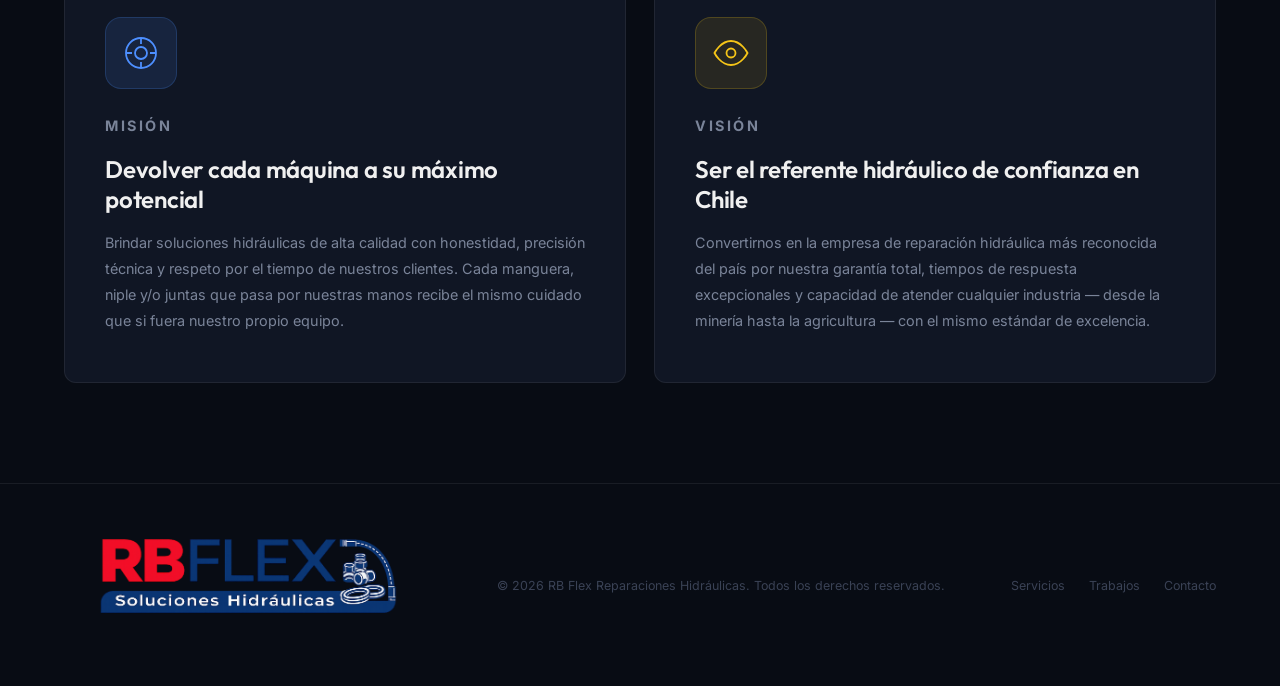
==== commit 1d54b021: "Use direct coords in map embeds to fix mobile preview Text geocode resolved to wrong place on mobile" ====
--- a/index.html
+++ b/index.html
@@ -245,7 +245,7 @@
               <p class="q-address">Calle 30 de julio casa #095, Chile</p>
               <div class="q-map-embed map-clickable">
                 <iframe
-                  src="https://maps.google.com/maps?q=30+de+Julio+95%2C+Curic%C3%B3%2C+Maule&output=embed&z=17"
+                  src="https://maps.google.com/maps?q=-35.0643010,-71.1740284&hl=es&z=17&output=embed"
                   width="100%" height="140" style="border:0;" allowfullscreen="" loading="lazy"
                   referrerpolicy="no-referrer-when-downgrade"
                   title="Mapa Calle 30 de julio"></iframe>
@@ -490,7 +490,7 @@
       <div class="map-clickable">
         <iframe
           id="mapa-instalaciones"
-          src="https://maps.google.com/maps?q=30+de+Julio+95%2C+Curic%C3%B3%2C+Maule&output=embed&z=17"
+          src="https://maps.google.com/maps?q=-35.0643010,-71.1740284&hl=es&z=17&output=embed"
           width="100%"
           height="480"
           style="border:0;"
--- a/styles.css
+++ b/styles.css
@@ -201,7 +201,7 @@
   min-height: 80vh;
   display: flex; flex-direction: column;
   align-items: center; justify-content: center;
-  position: relative; padding: 70px 24px 40px; overflow: hidden;
+  position: relative; padding: 140px 24px 40px; overflow: hidden;
 }
 .hero-bg {
   position: absolute; inset: 0;
@@ -1040,7 +1040,7 @@
   .slide-img    { height: 280px; }
   .slider-btn { top: 140px; transform: translateY(-50%); }
   .slider-btn:hover { transform: translateY(-50%) scale(1.08); }
-  .logo-nav { height: 52px; transform: translateY(0); }
+  .logo-nav { height: 90px; transform: translateY(0); }
   .logo { padding: 4px 8px; }
   .nav-cta { padding: 6px 14px; font-size: 0.72rem; }
 }
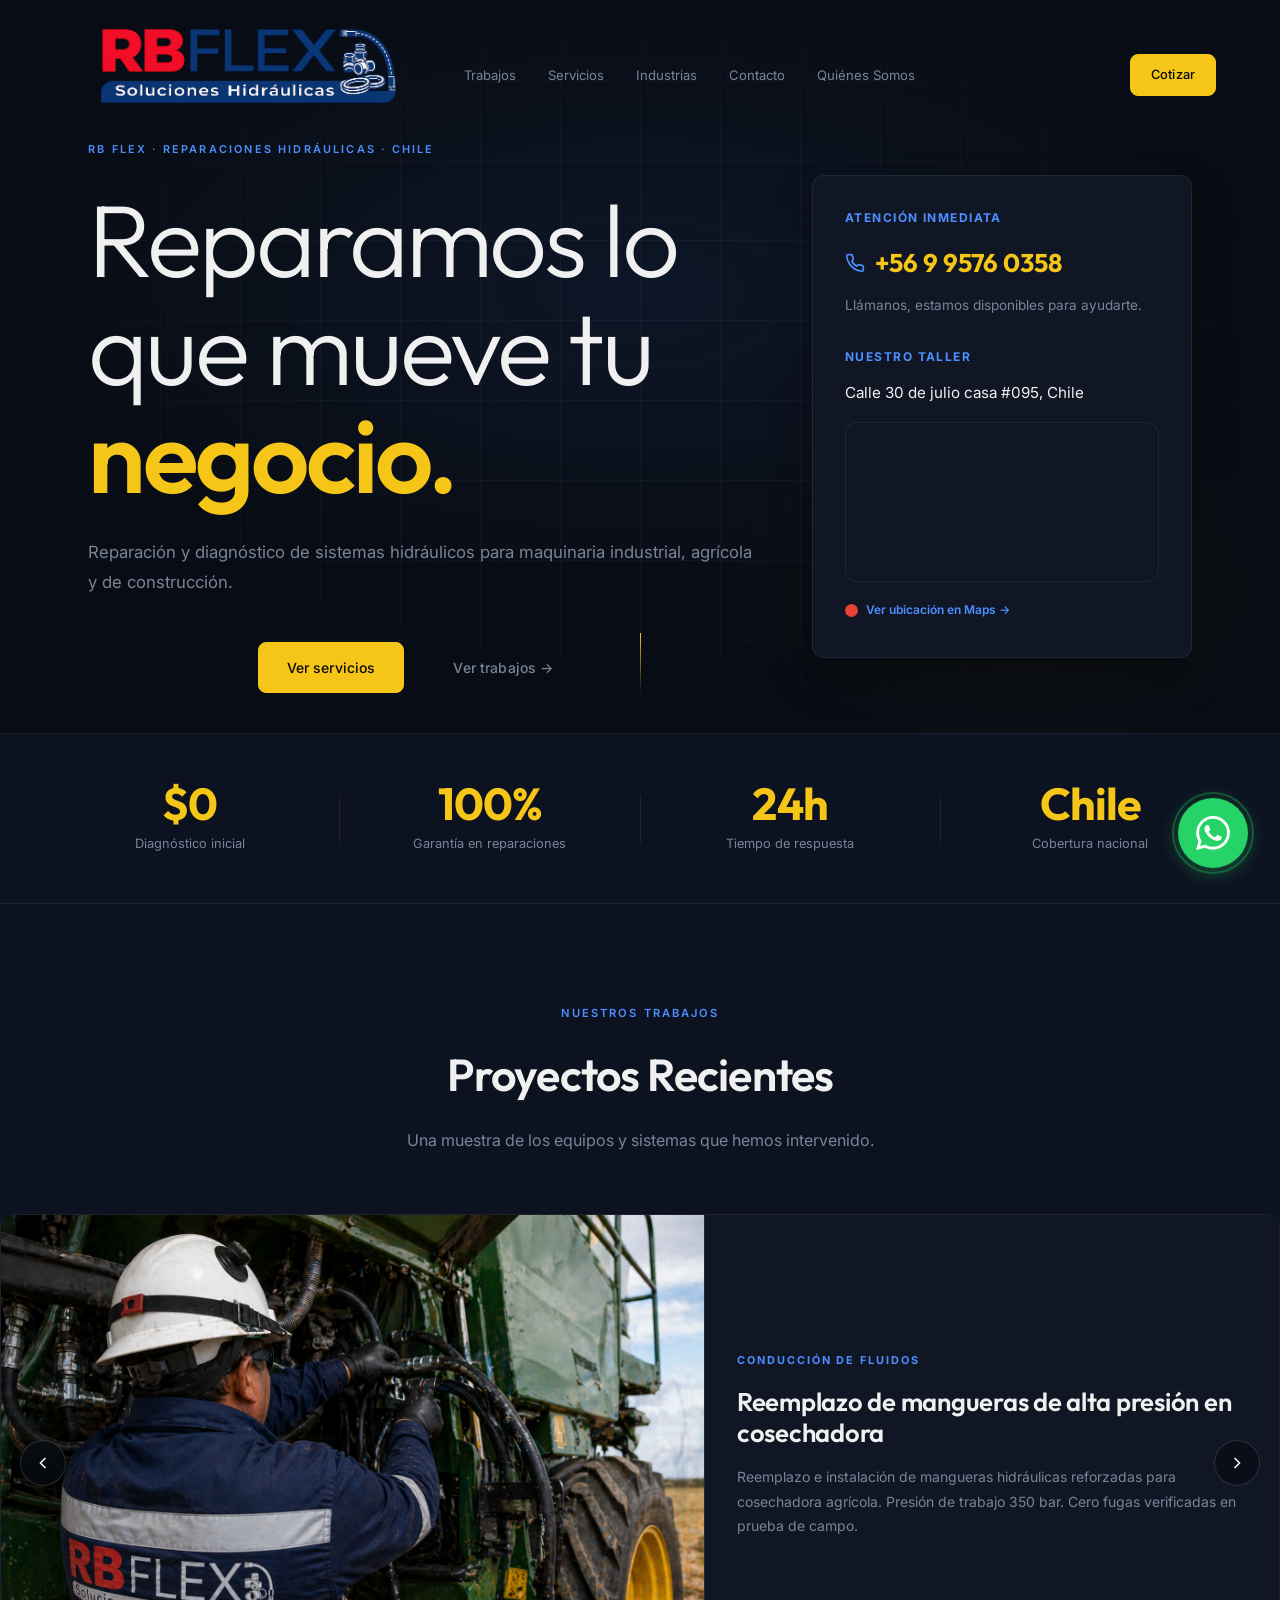
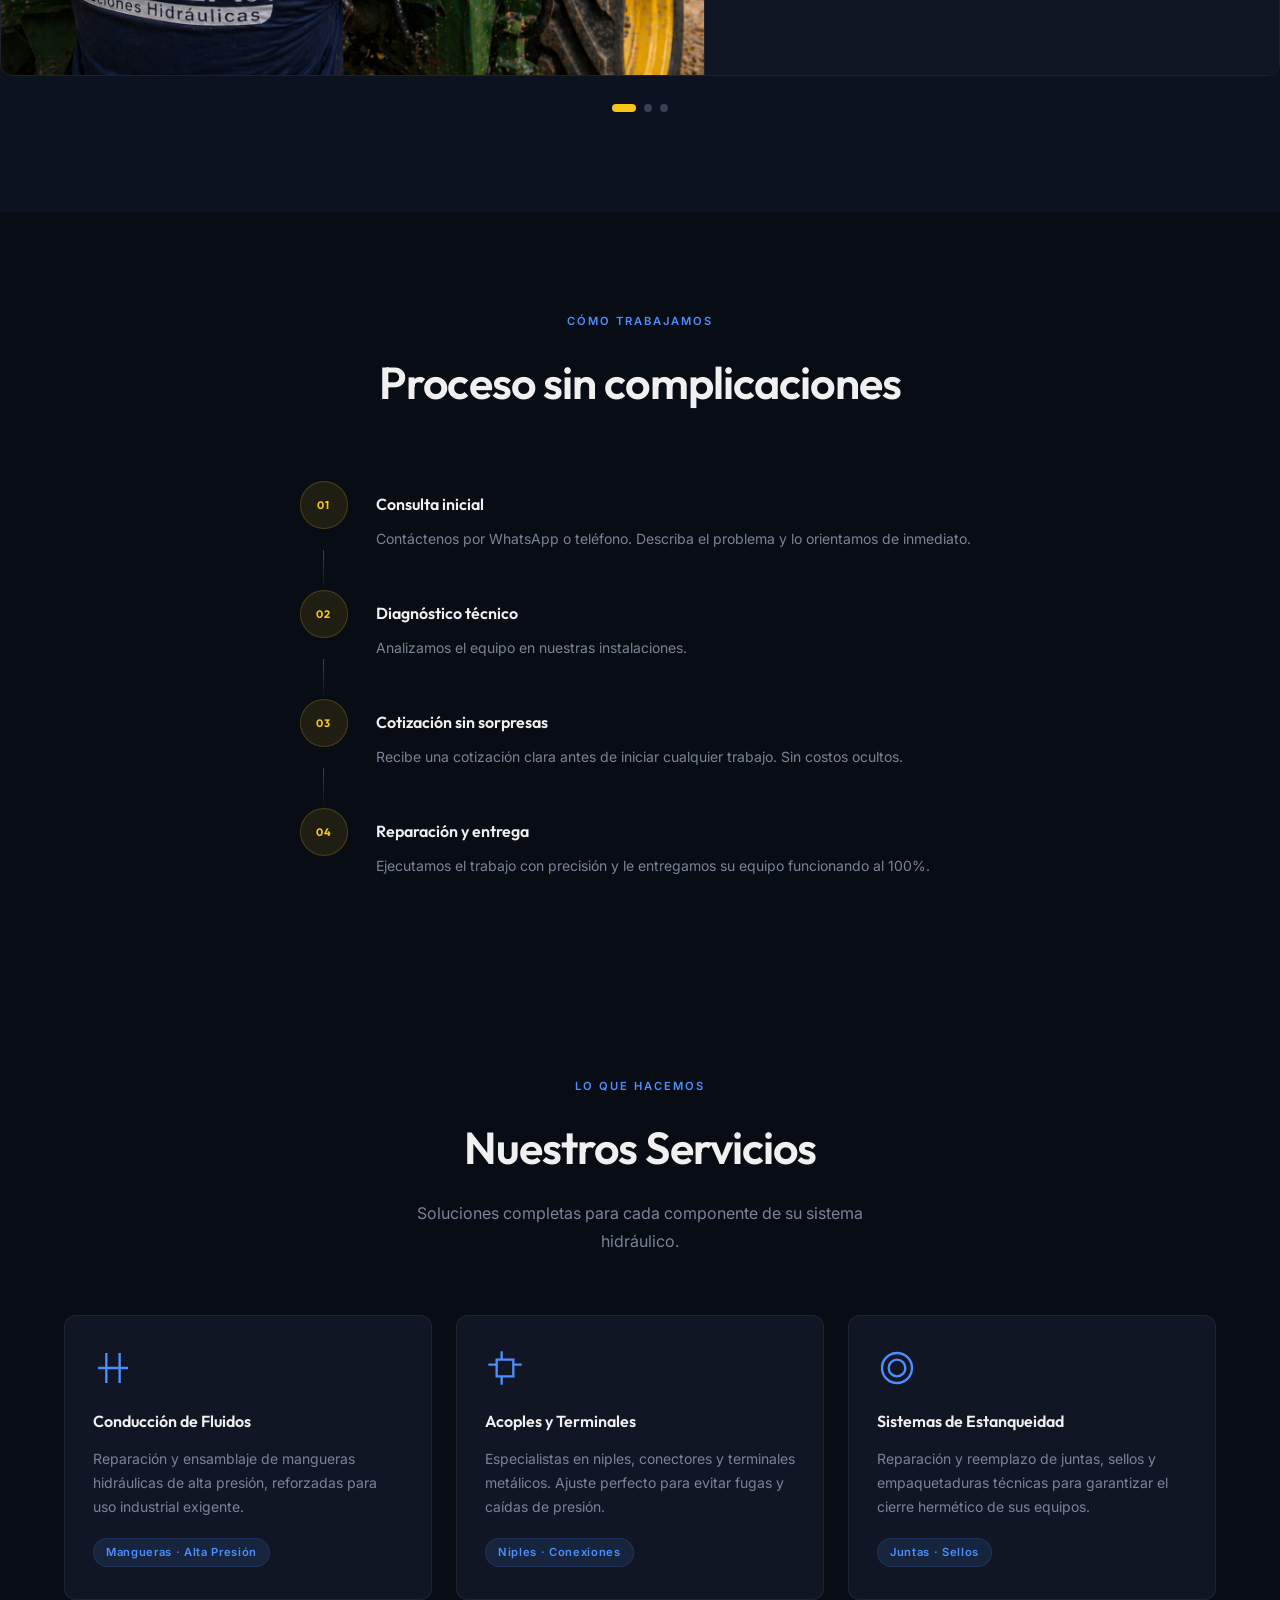
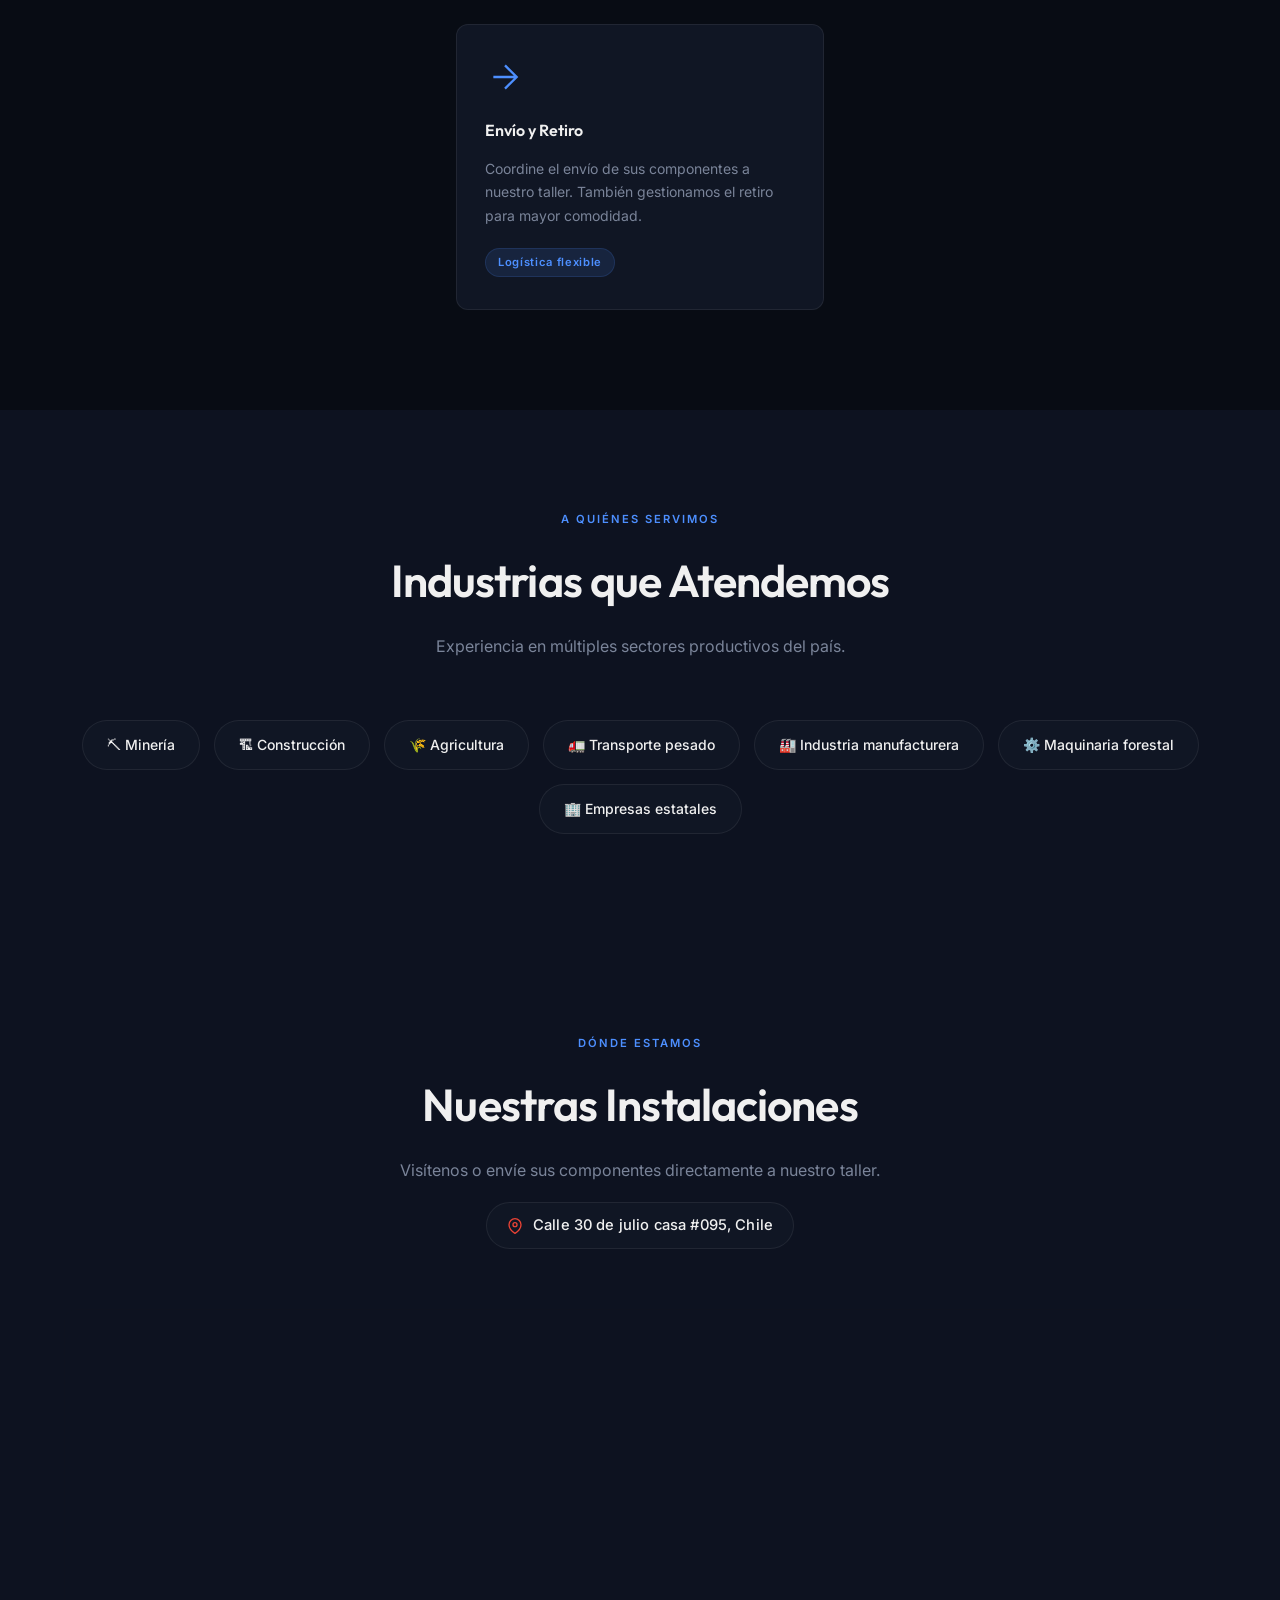
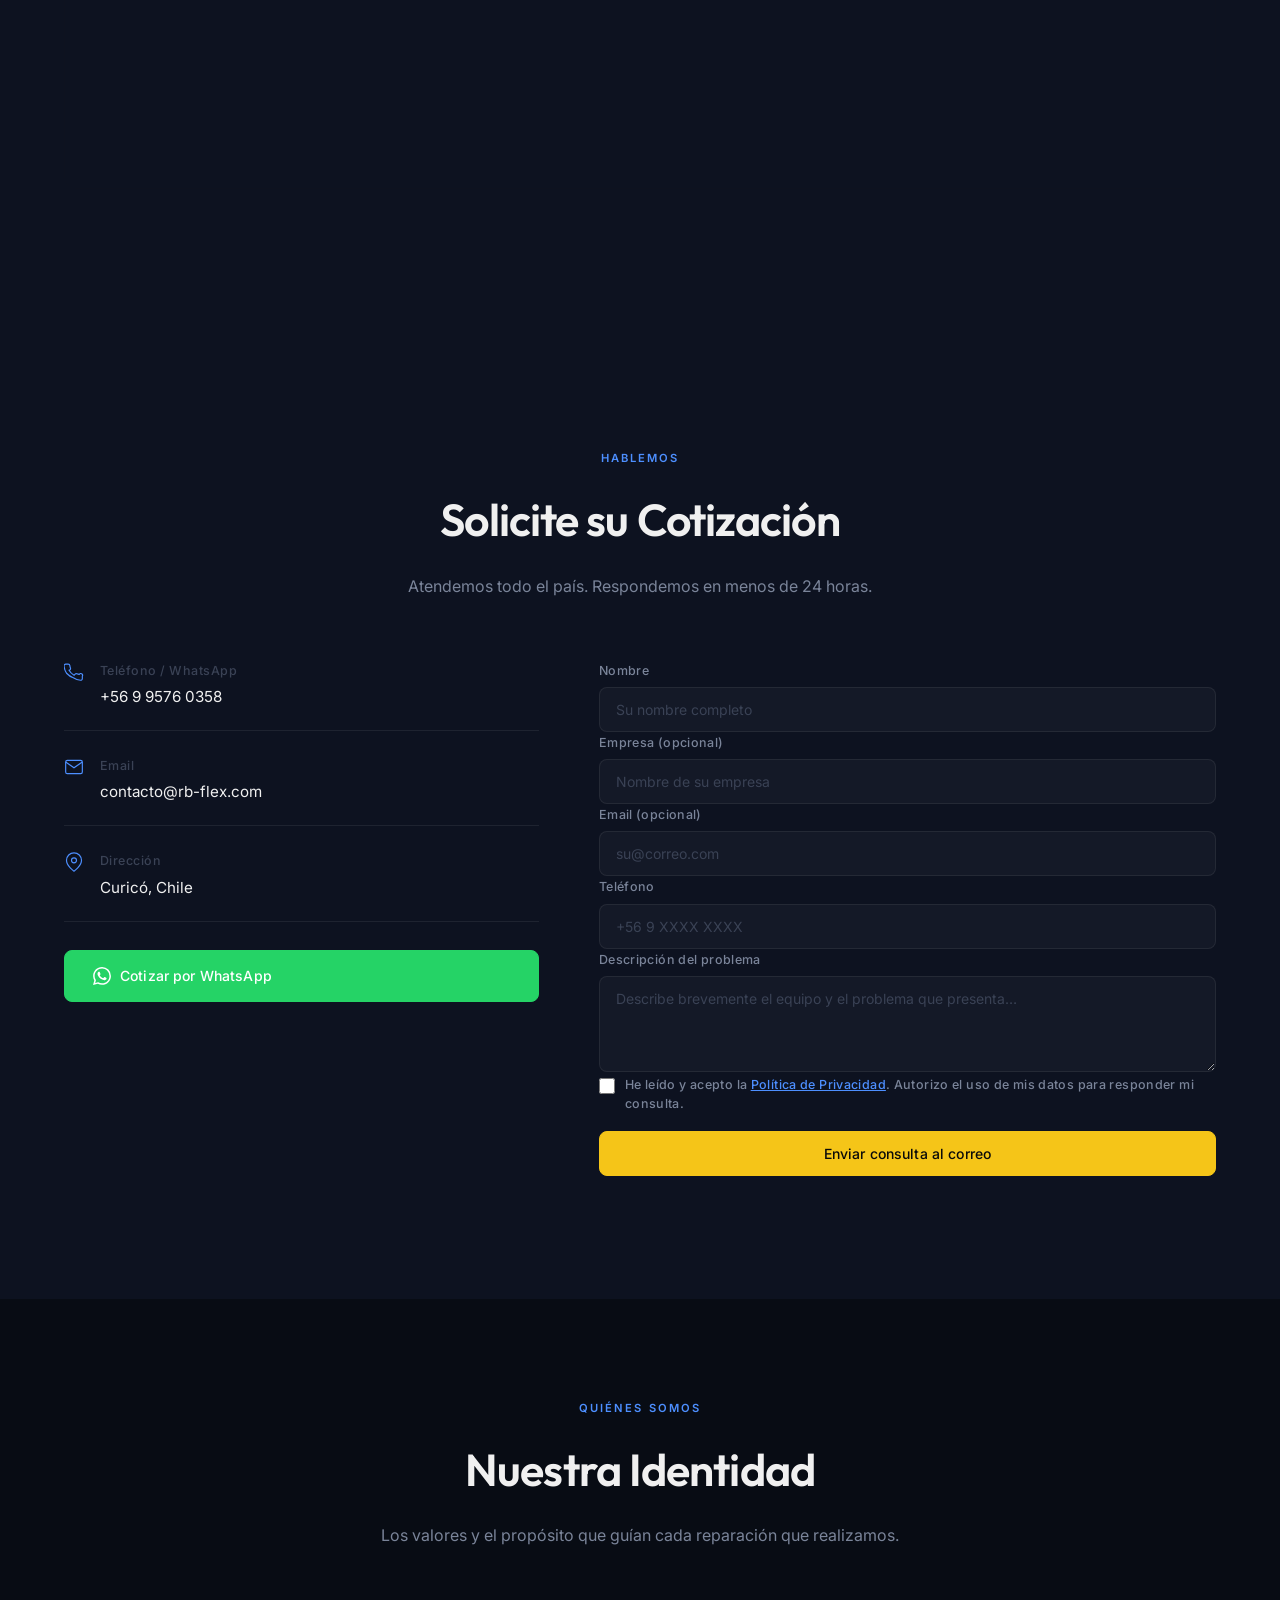
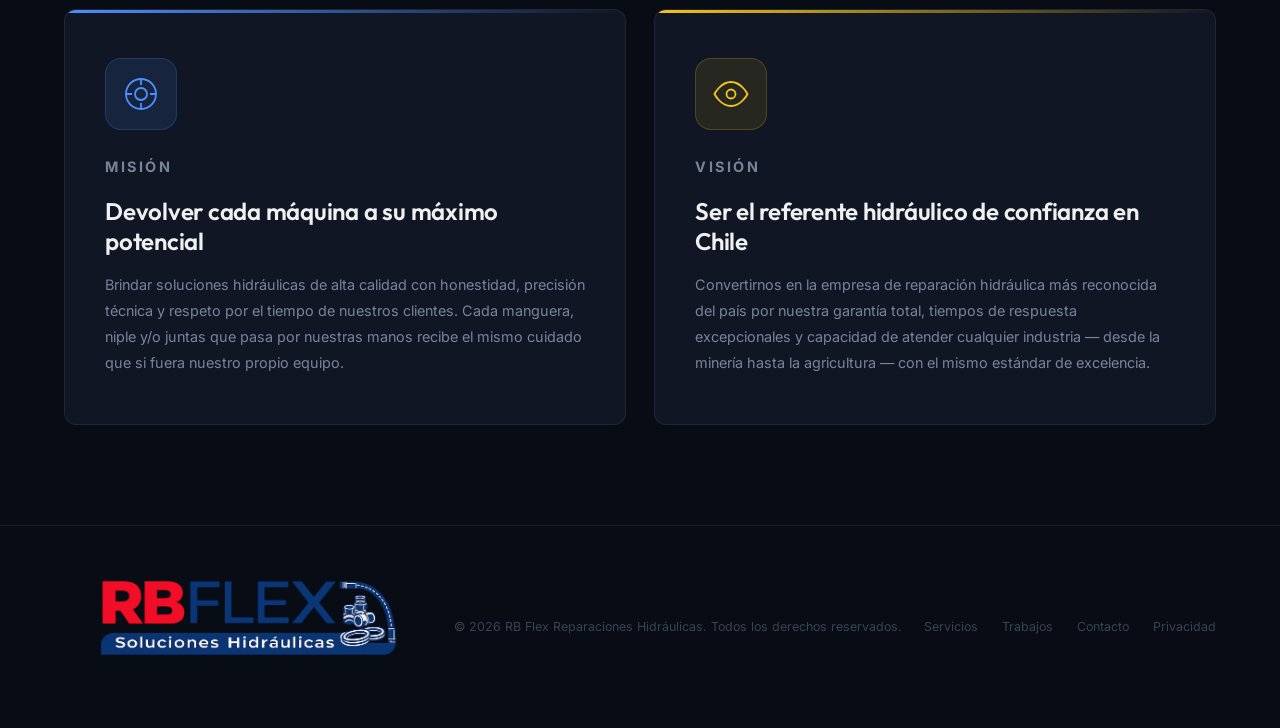
==== commit 1a876297: "Seguridad, privacidad y cumplimiento legal - _headers: CSP, X-Frame-Options, HSTS, Permissions-Polic" ====
--- a/index.html
+++ b/index.html
@@ -248,9 +248,10 @@
                   src="https://maps.google.com/maps?q=-35.0643010,-71.1740284&hl=es&z=17&output=embed"
                   width="100%" height="140" style="border:0;" allowfullscreen="" loading="lazy"
                   referrerpolicy="no-referrer-when-downgrade"
+                  sandbox="allow-scripts allow-same-origin"
                   title="Mapa Calle 30 de julio"></iframe>
                 <a class="map-overlay-link map-overlay-link--sm"
-                   href="https://www.google.com/maps/dir/?api=1&destination=30+de+Julio+95%2C+Curic%C3%B3%2C+Maule"
+                   href="https://www.google.com/maps/dir/?api=1&destination=-35.0643010,-71.1740284"
                    target="_blank"
                    rel="noopener noreferrer"
                    aria-label="Abrir ubicación en Google Maps">
@@ -263,7 +264,7 @@
                   </span>
                 </a>
               </div>
-              <a href="https://www.google.com/maps/search/?api=1&query=30+de+Julio+95%2C+Curic%C3%B3%2C+Maule" target="_blank" rel="noopener noreferrer" class="q-map-link">Ver ubicación en Maps →</a>
+              <a href="https://www.google.com/maps/search/?api=1&query=-35.0643010,-71.1740284" target="_blank" rel="noopener noreferrer" class="q-map-link">Ver ubicación en Maps →</a>
             </div>
           </div>
         </div>
@@ -497,11 +498,12 @@
           allowfullscreen=""
           loading="lazy"
           referrerpolicy="no-referrer-when-downgrade"
+          sandbox="allow-scripts allow-same-origin"
           title="Ubicación de RB Flex"
           aria-label="Mapa de ubicación de RB Flex"
         ></iframe>
         <a class="map-overlay-link"
-           href="https://www.google.com/maps/dir/?api=1&destination=30+de+Julio+95%2C+Curic%C3%B3%2C+Maule"
+           href="https://www.google.com/maps/dir/?api=1&destination=-35.0643010,-71.1740284"
            target="_blank"
            rel="noopener noreferrer"
            aria-label="Abrir ubicación en Google Maps">
@@ -577,6 +579,12 @@
               <label for="mensaje">Descripción del problema</label>
               <textarea id="mensaje" name="mensaje" rows="4" placeholder="Describe brevemente el equipo y el problema que presenta…" required></textarea>
             </div>
+            <div class="field-group consent-group">
+              <label class="consent-label">
+                <input type="checkbox" id="consent" name="consent" required />
+                <span>He leído y acepto la <a href="privacidad.html" target="_blank" rel="noopener noreferrer">Política de Privacidad</a>. Autorizo el uso de mis datos para responder mi consulta.</span>
+              </label>
+            </div>
             <button type="submit" class="btn btn-primary full-width" id="submit-btn">Enviar consulta al correo</button>
             <p id="form-feedback" class="form-feedback" role="status" aria-live="polite"></p>
           </form>
@@ -640,6 +648,7 @@
         <a href="#servicios">Servicios</a>
         <a href="#trabajos">Trabajos</a>
         <a href="#contacto">Contacto</a>
+        <a href="privacidad.html">Privacidad</a>
       </nav>
     </div>
   </footer>
--- a/styles.css
+++ b/styles.css
@@ -953,6 +953,27 @@
 .footer-inner {
   display: flex; align-items: center; justify-content: space-between; flex-wrap: wrap; gap: 16px;
 }
+.consent-group { margin-top: 4px; }
+.consent-label {
+  display: flex;
+  align-items: flex-start;
+  gap: 10px;
+  font-size: 0.78rem;
+  color: var(--text-secondary);
+  cursor: pointer;
+  line-height: 1.5;
+}
+.consent-label input[type="checkbox"] {
+  margin-top: 2px;
+  flex-shrink: 0;
+  width: 16px;
+  height: 16px;
+  accent-color: var(--accent);
+  cursor: pointer;
+}
+.consent-label a { color: var(--accent); text-decoration: underline; }
+.consent-label a:hover { color: var(--accent-2); }
+
 .footer-copy { font-size: 0.78rem; color: var(--text-muted); }
 .footer-links { display: flex; gap: 24px; }
 .footer-links a { font-size: 0.78rem; color: var(--text-muted); transition: color var(--transition); }
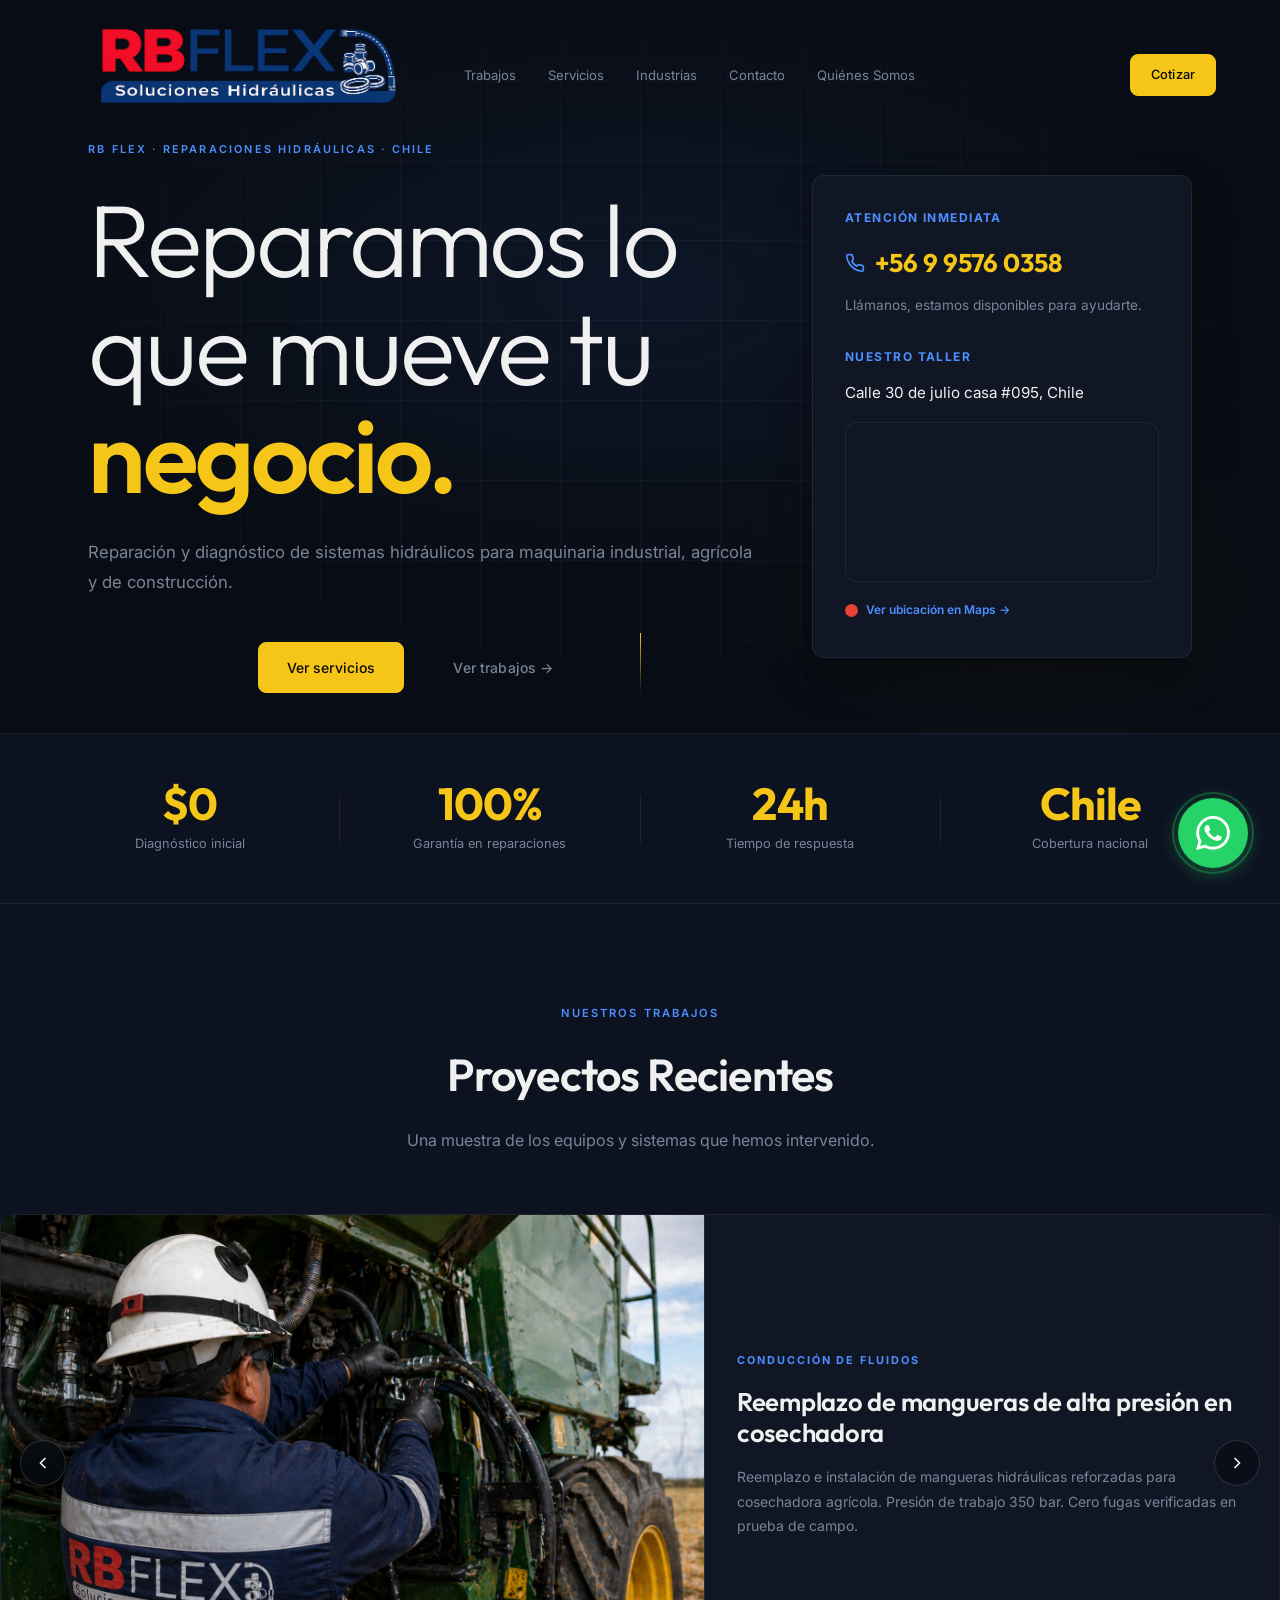
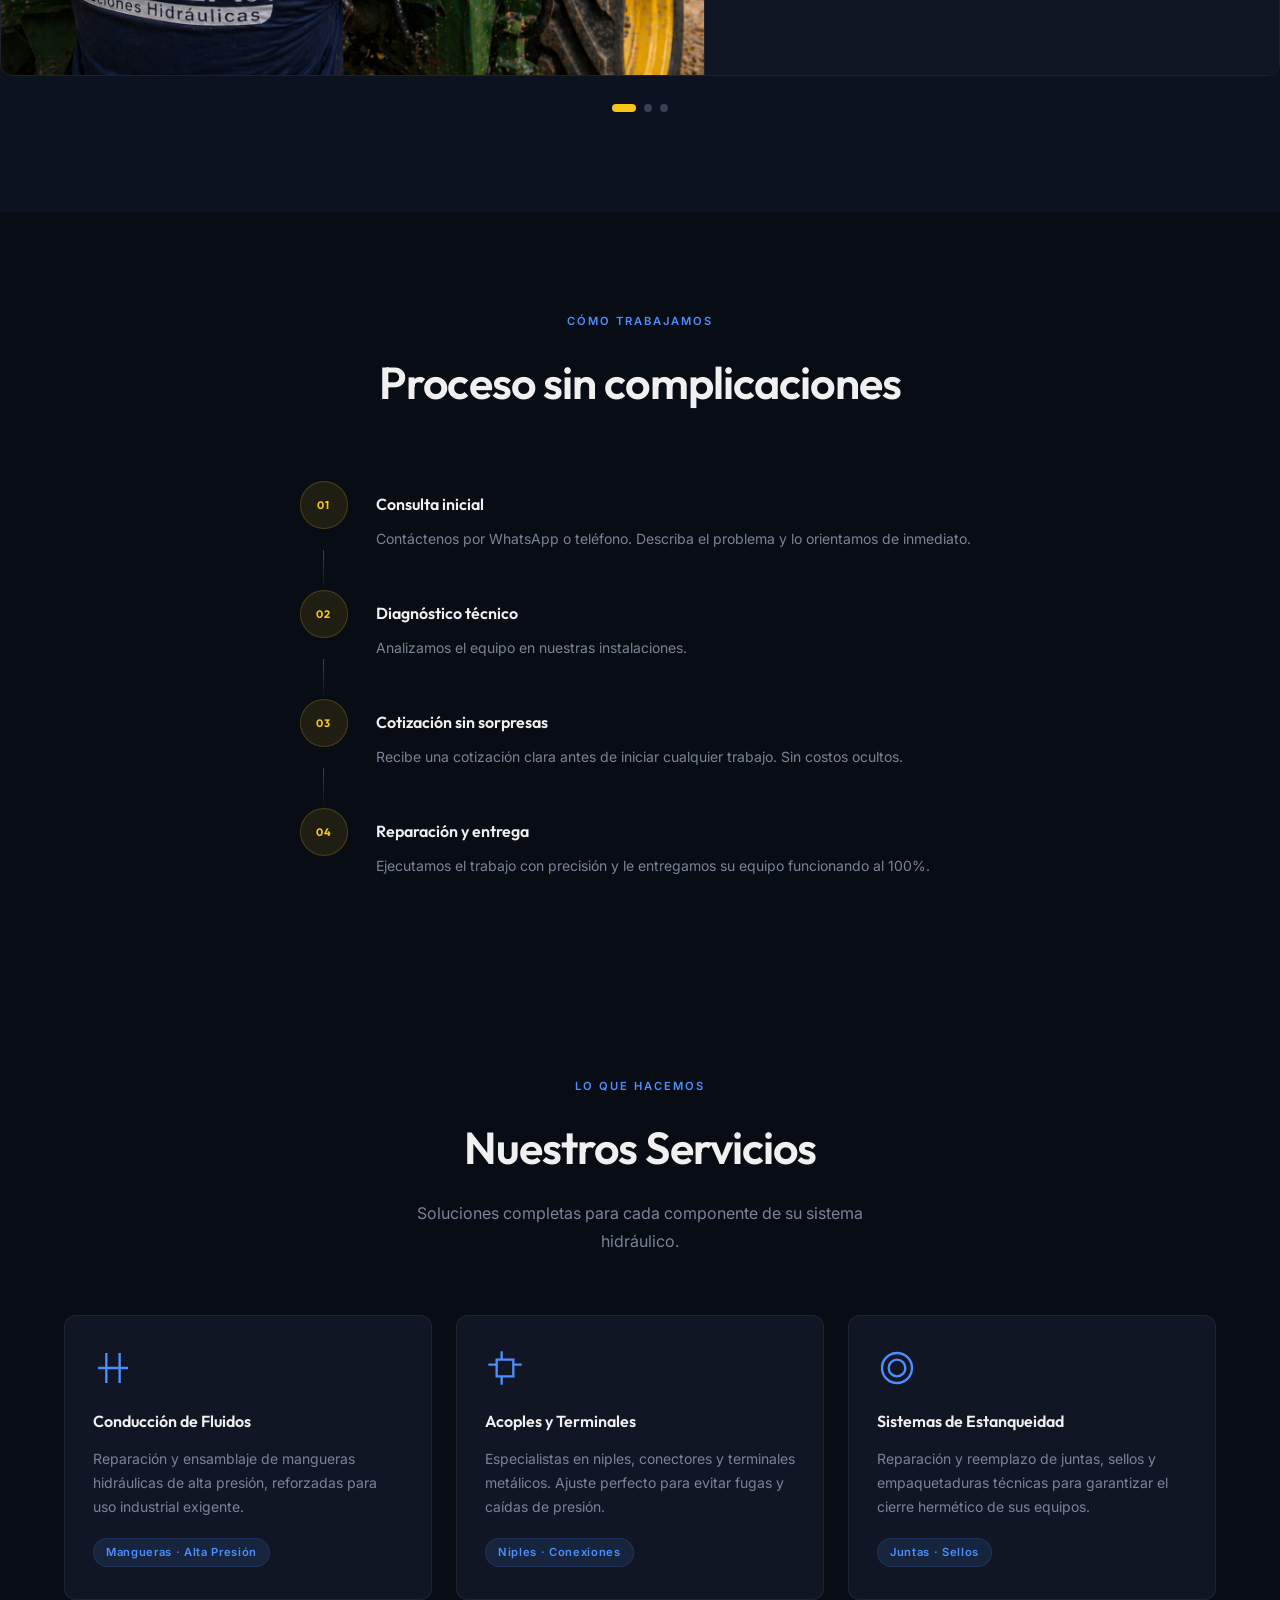
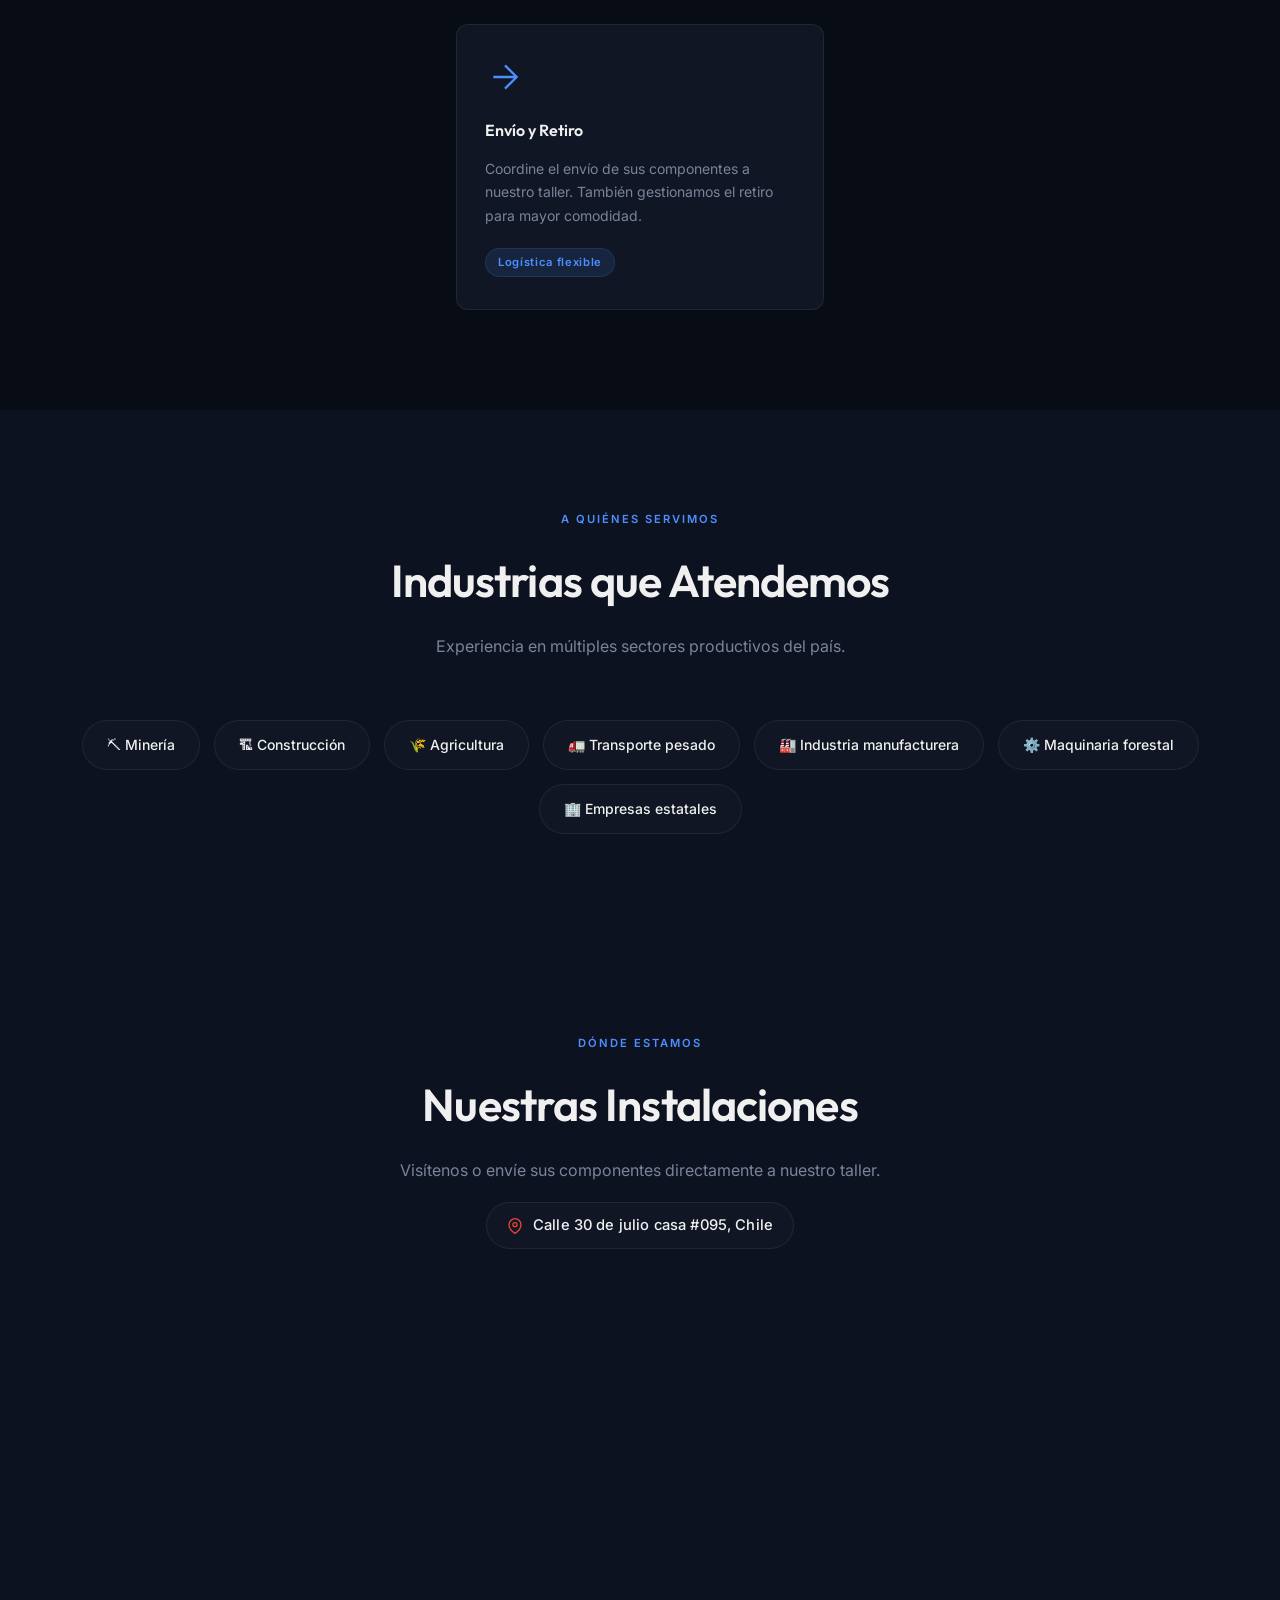
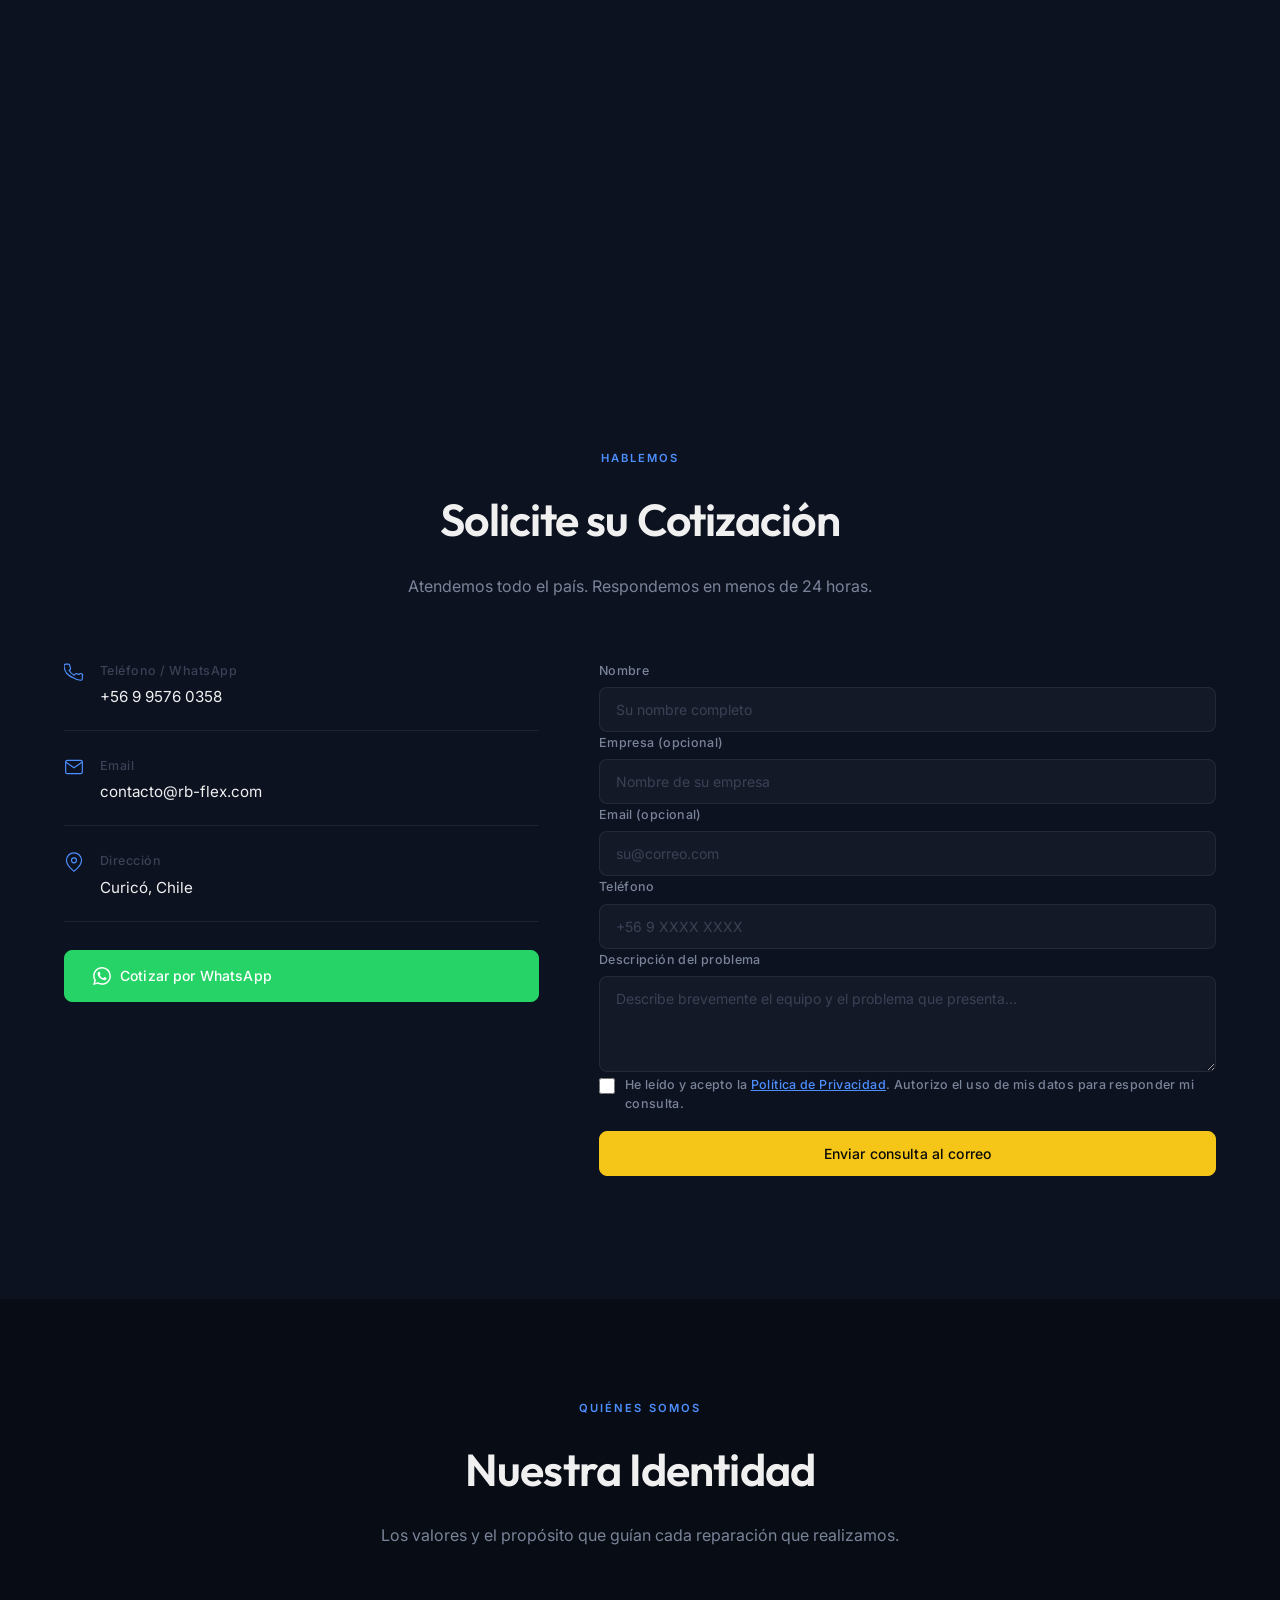
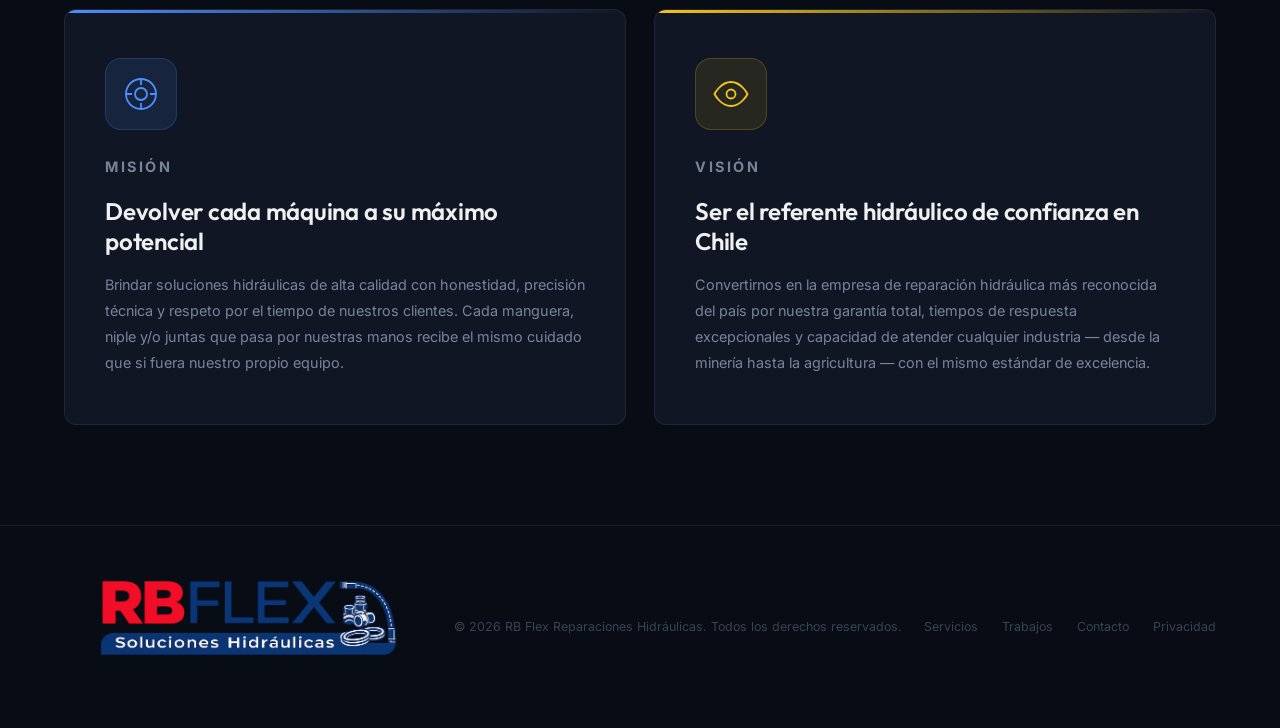
==== commit b2fe6496: "Revert sandbox en iframes de Google Maps Co-Authored-By: Claude Sonnet 4.6 <noreply@anthropic.com>" ====
--- a/index.html
+++ b/index.html
@@ -248,7 +248,6 @@
                   src="https://maps.google.com/maps?q=-35.0643010,-71.1740284&hl=es&z=17&output=embed"
                   width="100%" height="140" style="border:0;" allowfullscreen="" loading="lazy"
                   referrerpolicy="no-referrer-when-downgrade"
-                  sandbox="allow-scripts allow-same-origin"
                   title="Mapa Calle 30 de julio"></iframe>
                 <a class="map-overlay-link map-overlay-link--sm"
                    href="https://www.google.com/maps/dir/?api=1&destination=-35.0643010,-71.1740284"
@@ -498,7 +497,6 @@
           allowfullscreen=""
           loading="lazy"
           referrerpolicy="no-referrer-when-downgrade"
-          sandbox="allow-scripts allow-same-origin"
           title="Ubicación de RB Flex"
           aria-label="Mapa de ubicación de RB Flex"
         ></iframe>
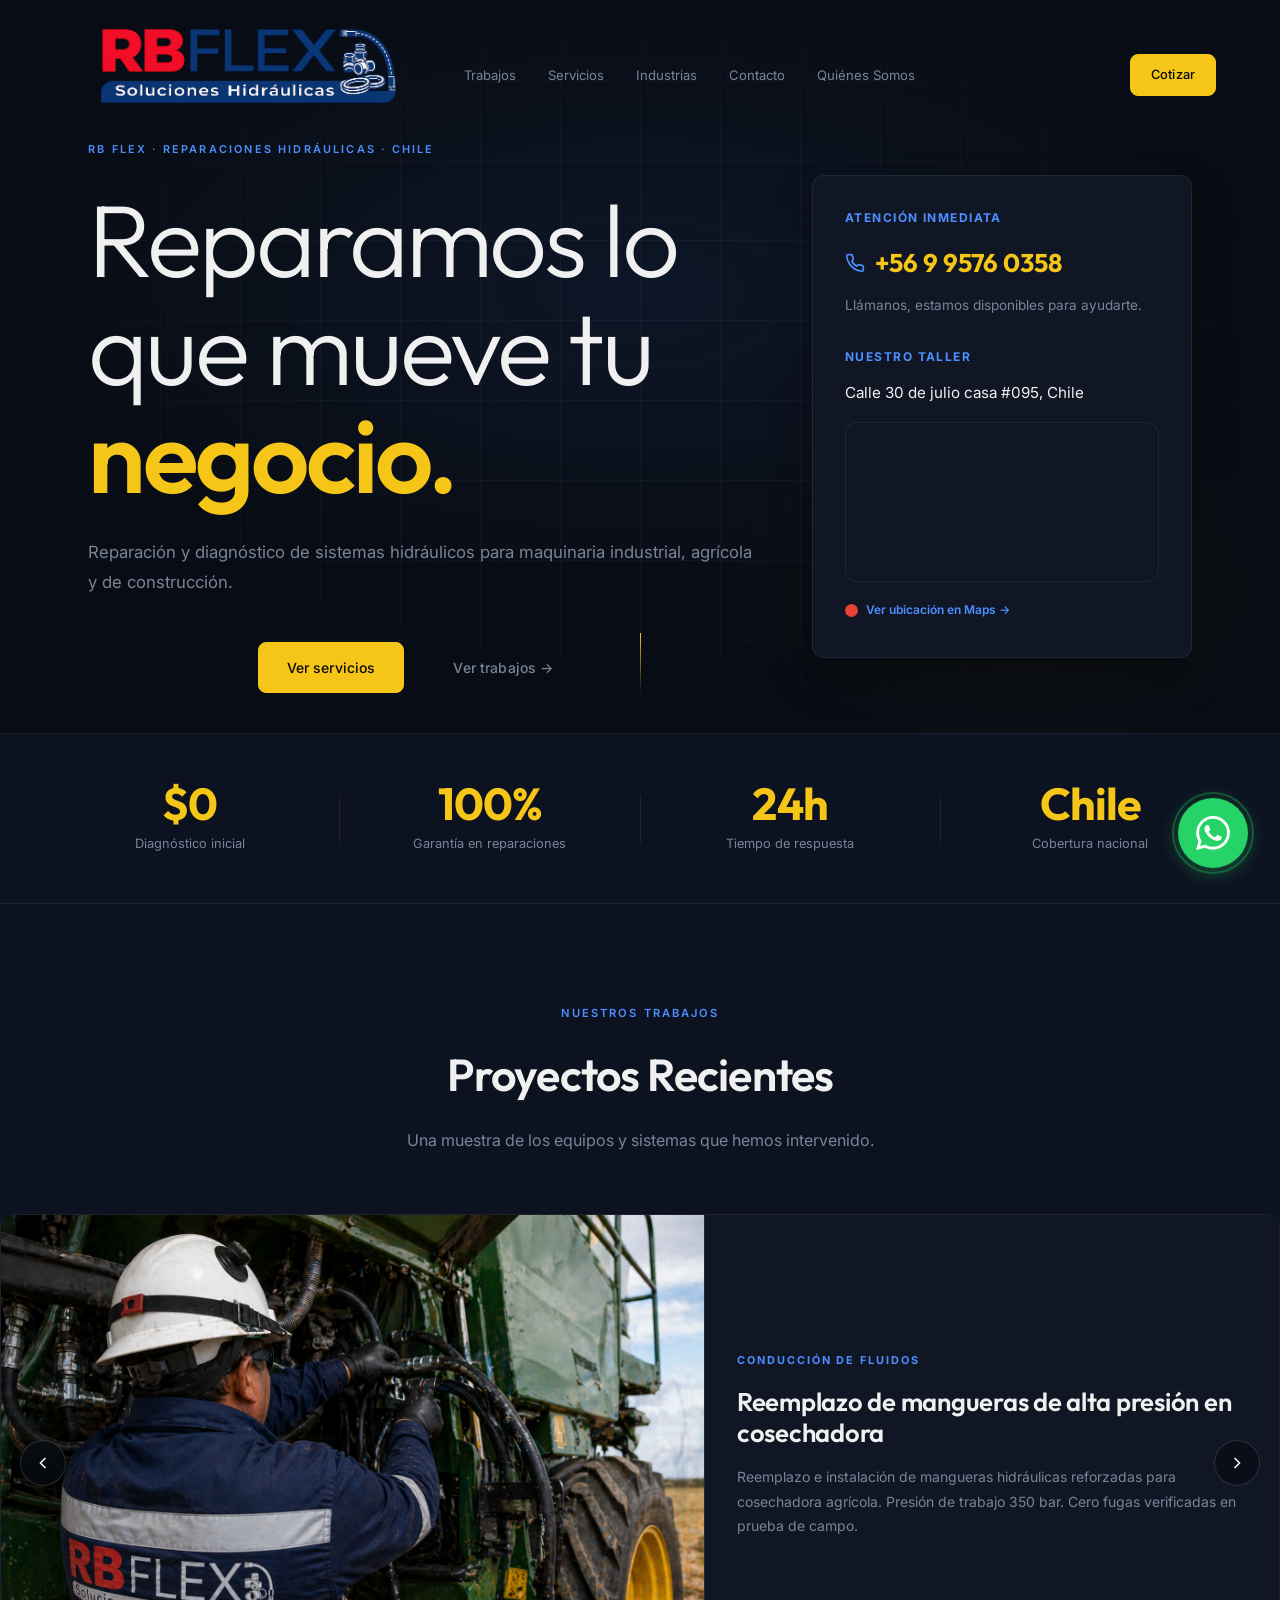
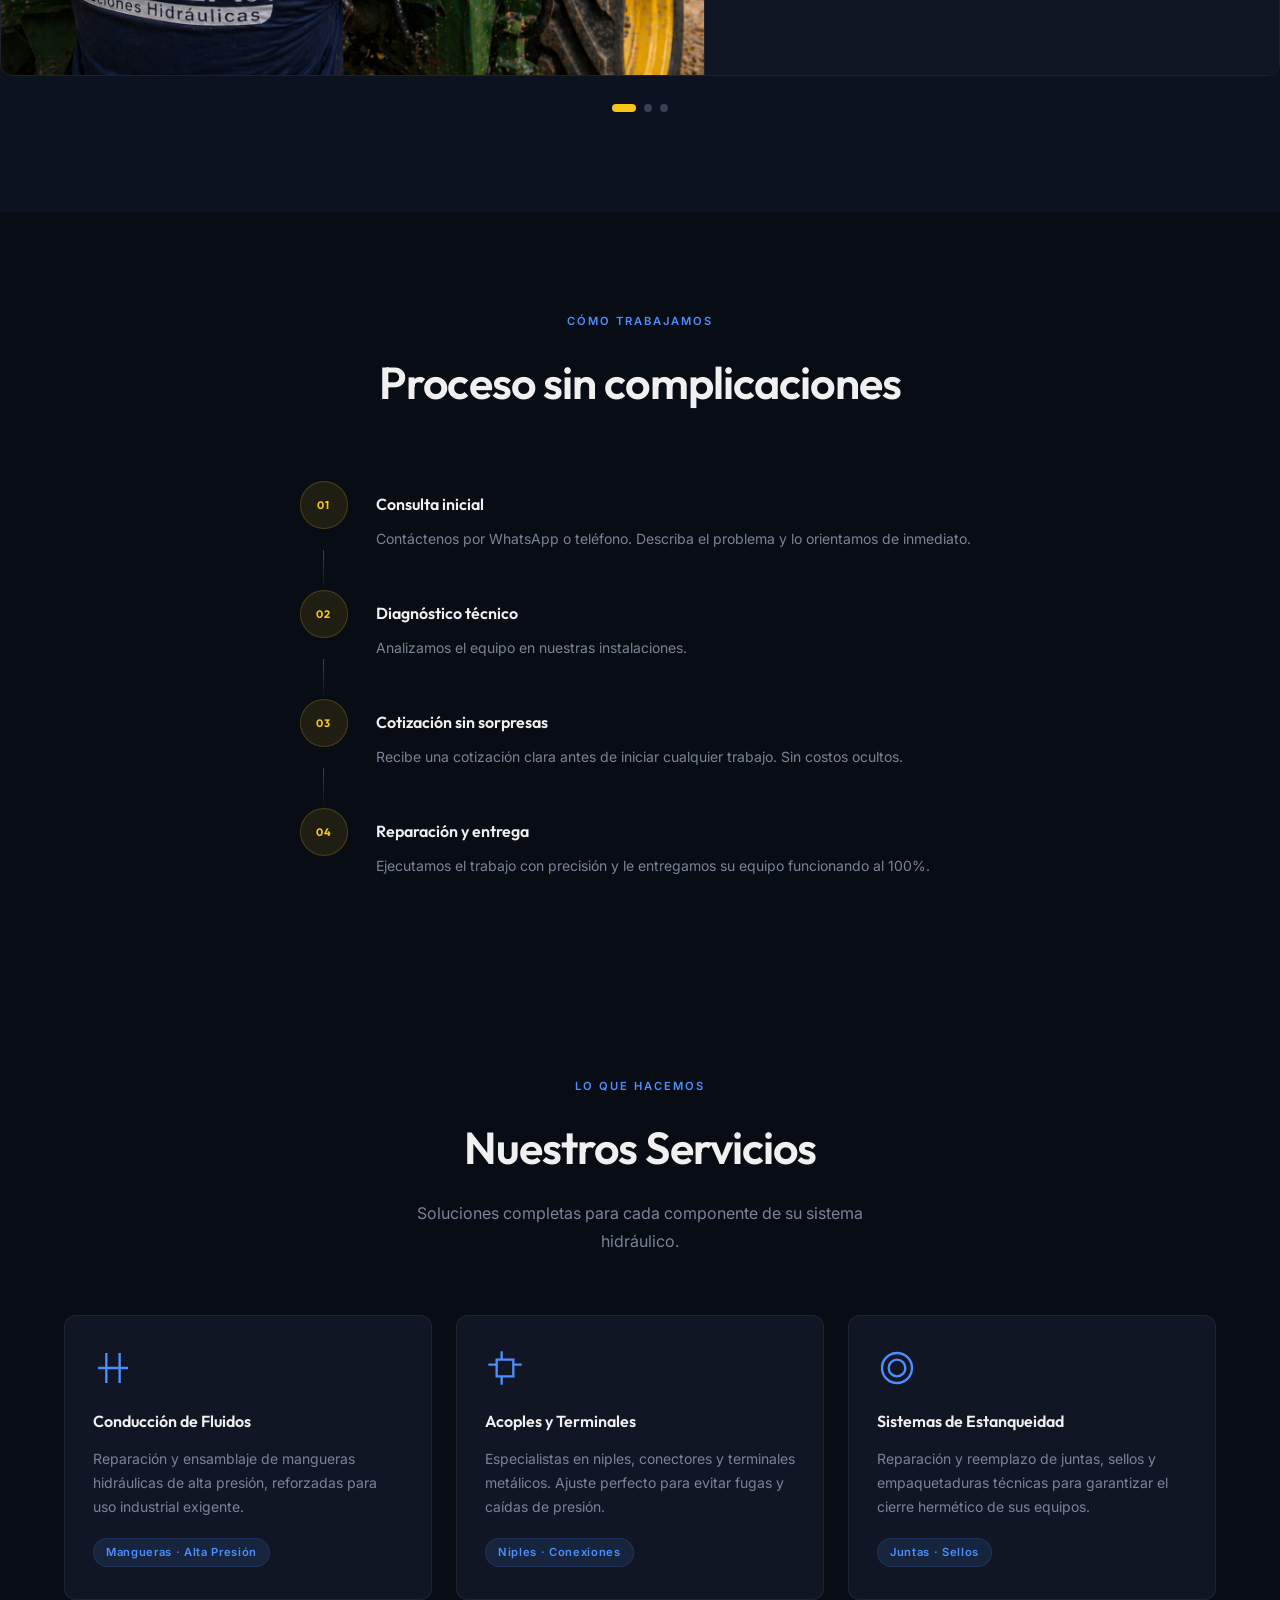
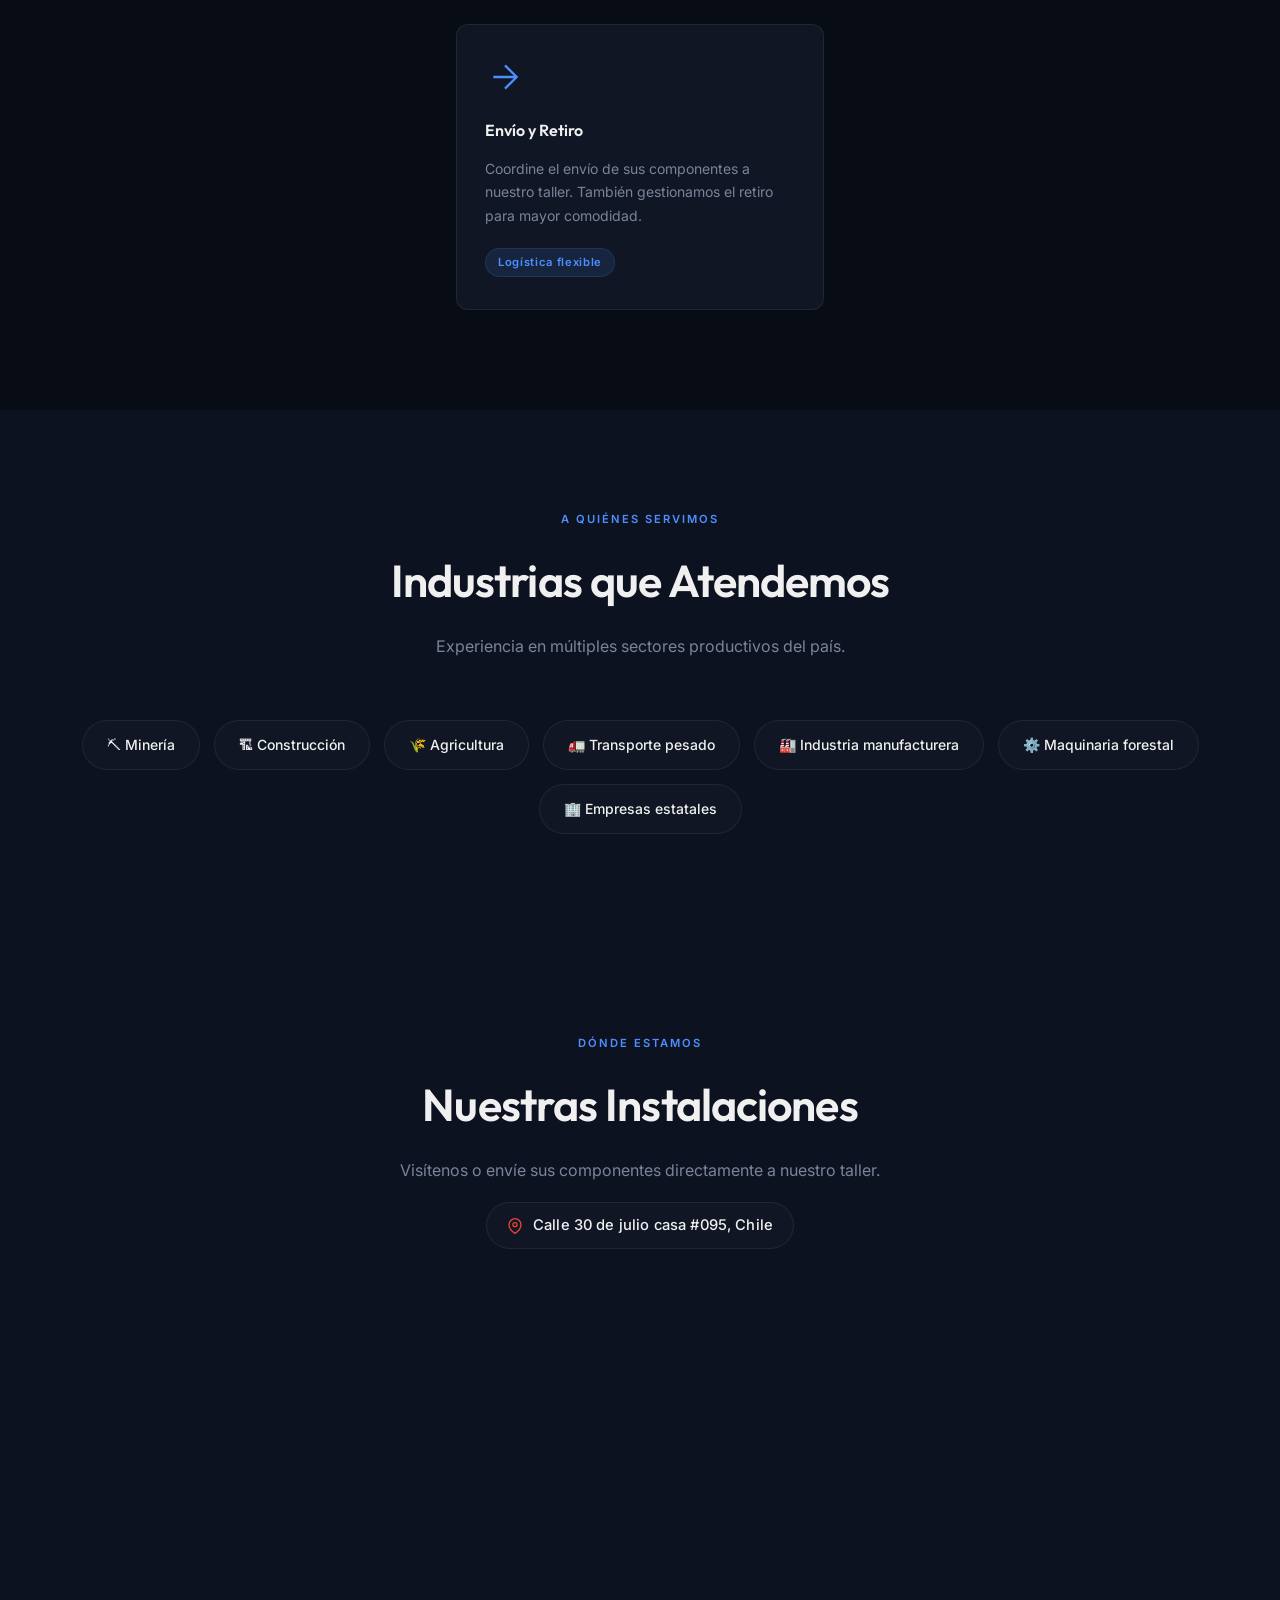
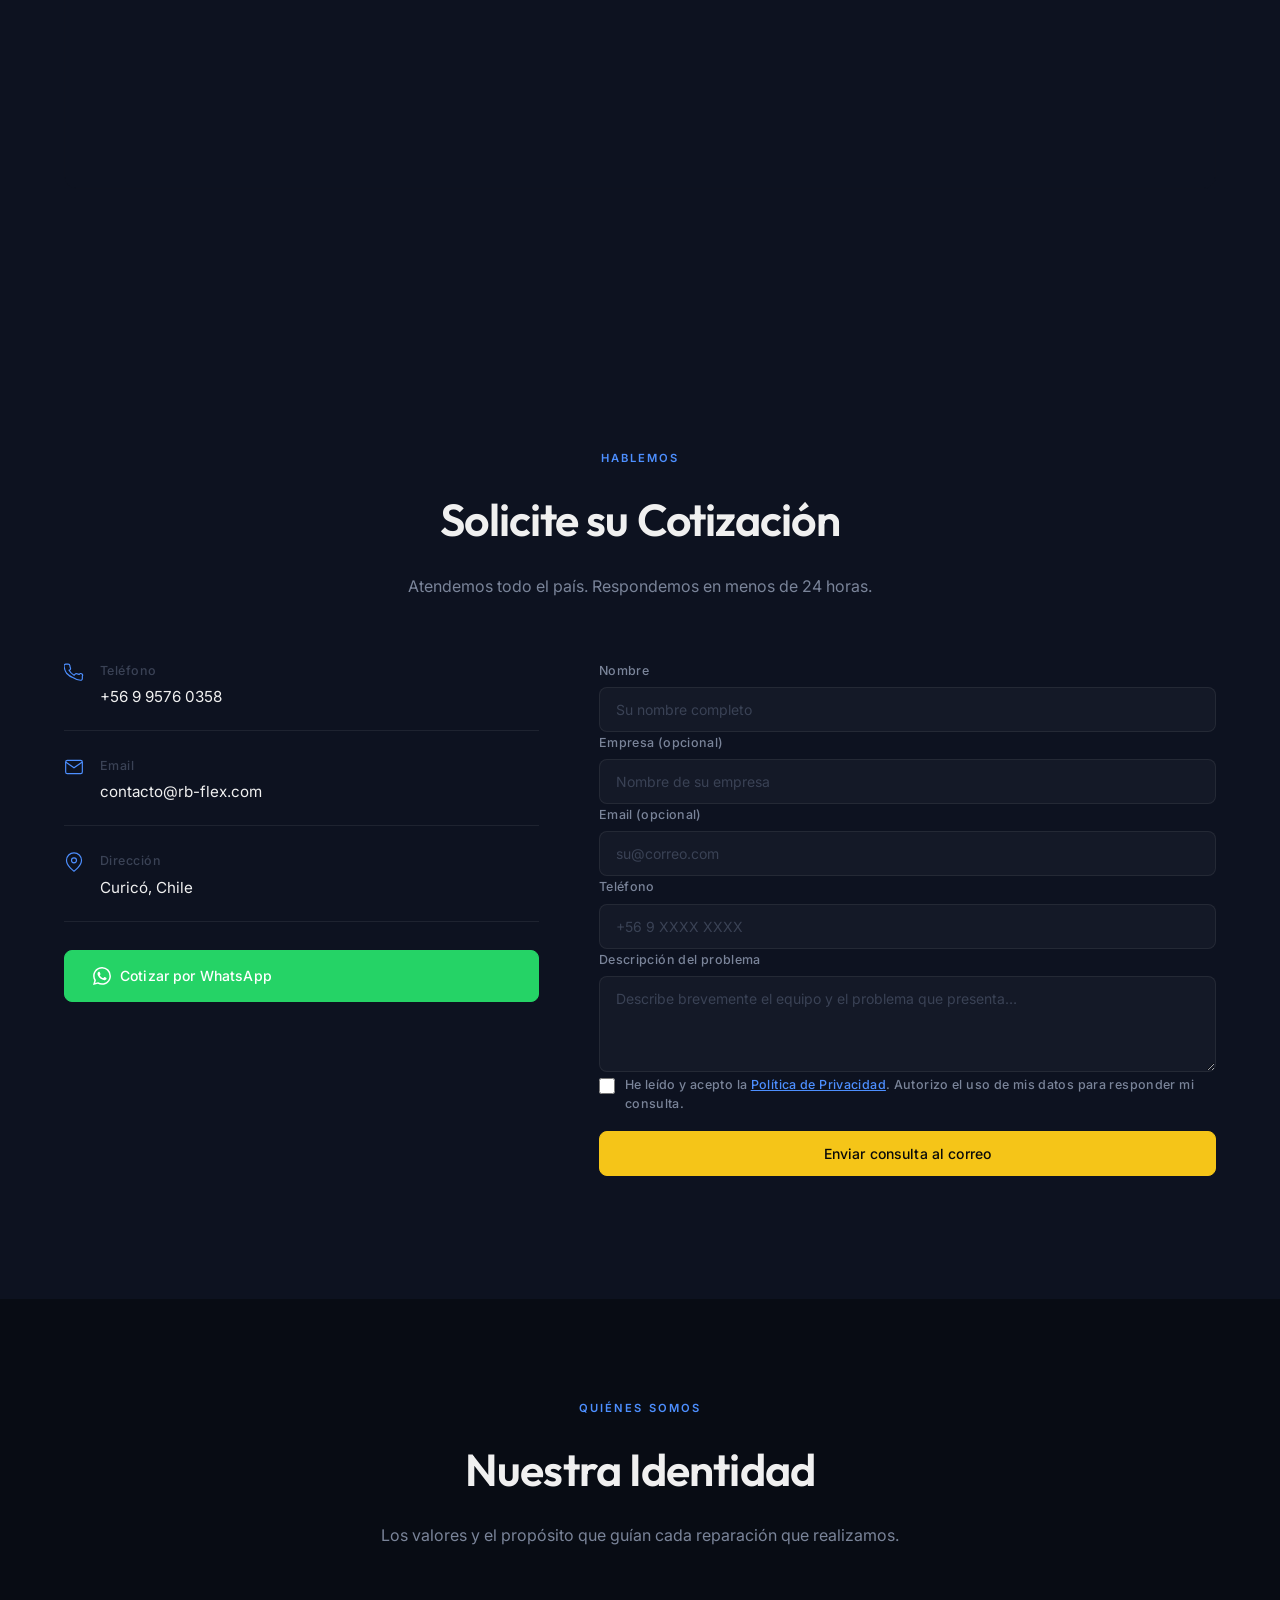
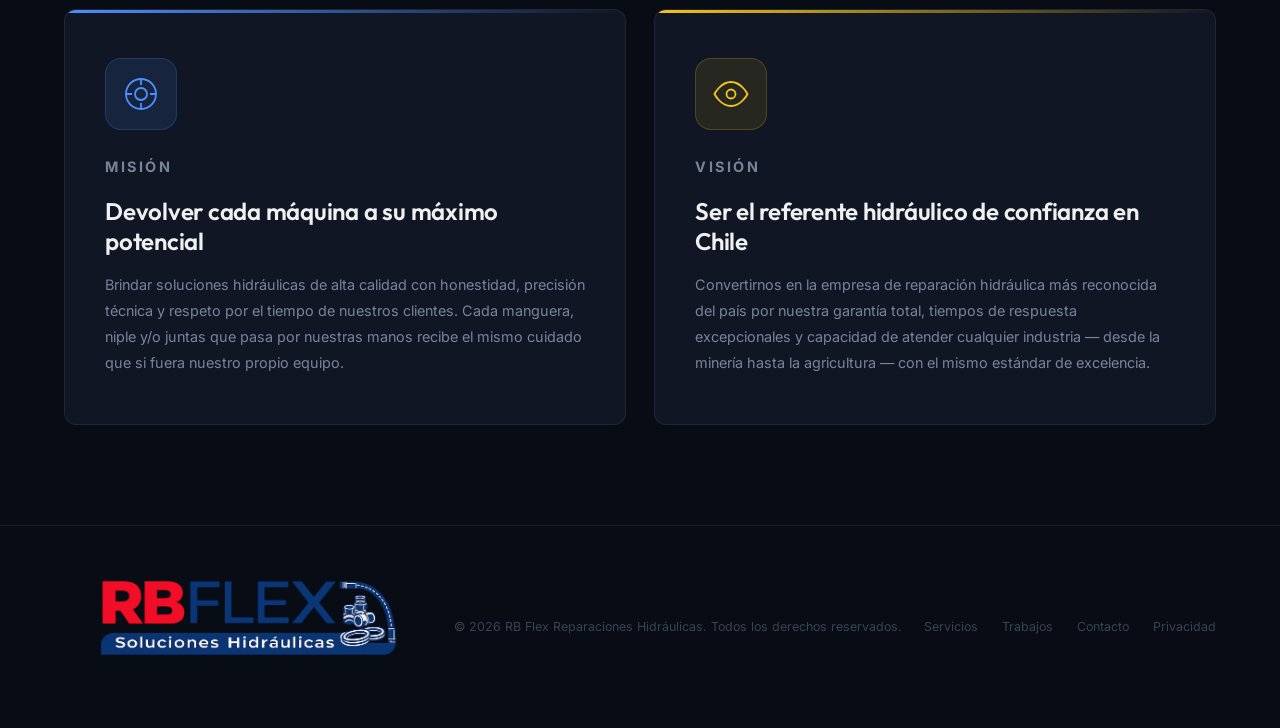
==== commit f97bd8da: "Cambiar etiqueta de contacto a solo Teléfono Co-Authored-By: Claude Sonnet 4.6 <noreply@anthropic.co" ====
--- a/index.html
+++ b/index.html
@@ -530,7 +530,7 @@
           <div class="contact-item">
             <svg viewBox="0 0 24 24" fill="none" stroke="currentColor" stroke-width="1.4"><path d="M22 16.92v3a2 2 0 01-2.18 2 19.79 19.79 0 01-8.63-3.07A19.5 19.5 0 013.07 13.5 19.79 19.79 0 010 4.82 2 2 0 012 2.64h3a2 2 0 012 1.72 12.84 12.84 0 00.7 2.81 2 2 0 01-.45 2.11L6.09 9.91a16 16 0 006 6l1.27-1.27a2 2 0 012.11-.45 12.84 12.84 0 002.81.7A2 2 0 0122 16.92z"/></svg>
             <div>
-              <strong>Teléfono / WhatsApp</strong>
+              <strong>Teléfono</strong>
               <div class="contact-phones">
                 <a href="tel:+56995760358">+56 9 9576 0358</a>
               </div>
